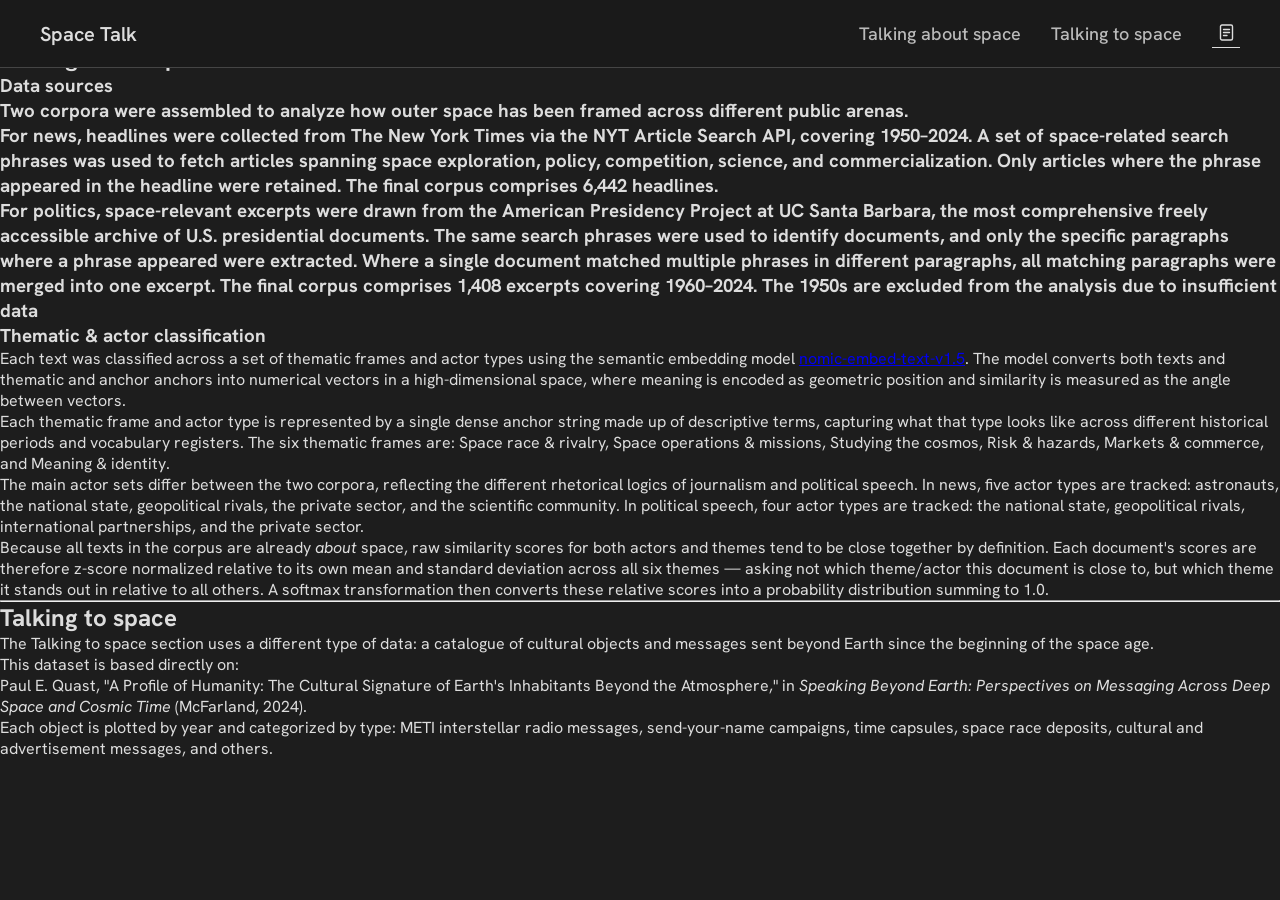
==== methodology.html @ 8997c76d "ui edits" ====
<!DOCTYPE html>
<html lang="en">
<head>
  <meta charset="UTF-8">
  <meta name="viewport" content="width=device-width, initial-scale=1.0">
  <title>Space Talk — Methodology</title>
  <link rel="stylesheet" href="styles.css">
</head>
<body class="tts-body">

<nav>
  <span class="nav-logo"><a href="index.html">Space Talk</a></span>
  <div class="nav-links">
    <a href="talking_about_space.html"><span class="nav-words"><span class="nav-word">Talking</span><span class="nav-word">about</span><span class="nav-word">space</span></span></a>
    <a href="talking_to_space.html"><span class="nav-words"><span class="nav-word">Talking</span><span class="nav-word">to</span><span class="nav-word">space</span></span></a>
    <a href="methodology.html" class="nav-link--methodology active" aria-label="Methodology"><svg width="15" height="17" viewBox="0 0 15 17" fill="none" stroke="currentColor" stroke-width="1.4" stroke-linecap="round" stroke-linejoin="round"><rect x="1.5" y="1" width="12" height="15" rx="1.5"/><line x1="4.5" y1="5.5" x2="10.5" y2="5.5"/><line x1="4.5" y1="8.5" x2="10.5" y2="8.5"/><line x1="4.5" y1="11.5" x2="8" y2="11.5"/></svg></a>
  </div>
</nav>

<main class="method-page">

  <h1>Methodology</h1>

  <section class="method-section">
    <h2 class="method-section-title">Talking <span class="accent">about</span> space</h2>

    <div class="method-subsection">
      <h3 class="method-subsection-title">Data sources</p>
      <p>Two corpora were assembled to analyze how outer space has been framed across different public arenas.</p>
      <p>For news, headlines were collected from The New York Times via the NYT Article Search API, covering 1950–2024. A set of space-related search phrases was used to fetch articles spanning space exploration, policy, competition, science, and commercialization. Only articles where the phrase appeared in the headline were retained. The final corpus comprises 6,442 headlines.</p>
      <p>For politics, space-relevant excerpts were drawn from the American Presidency Project at UC Santa Barbara, the most comprehensive freely accessible archive of U.S. presidential documents. The same search phrases were used to identify documents, and only the specific paragraphs where a phrase appeared were extracted. Where a single document matched multiple phrases in different paragraphs, all matching paragraphs were merged into one excerpt. The final corpus comprises 1,408 excerpts covering 1960–2024. The 1950s are excluded from the analysis due to insufficient data</p>
    </div>

    <div class="method-subsection">
      <h3 class="method-subsection-title">Thematic & actor classification</h3>
      <p>Each text was classified across a set of thematic frames and actor types using the semantic embedding model <a href="https://huggingface.co/nomic-ai/nomic-embed-text-v1.5" target="_blank">nomic-embed-text-v1.5</a>. The model converts both texts and thematic and anchor anchors into numerical vectors in a high-dimensional space, where meaning is encoded as geometric position and similarity is measured as the angle between vectors.</p>
      <p>Each thematic frame and actor type is represented by a single dense anchor string made up of descriptive terms, capturing what that type looks like across different historical periods and vocabulary registers. The six thematic frames are: Space race &amp; rivalry, Space operations &amp; missions, Studying the cosmos, Risk &amp; hazards, Markets &amp; commerce, and Meaning &amp; identity.</p>
      <p>The main actor sets differ between the two corpora, reflecting the different rhetorical logics of journalism and political speech. In news, five actor types are tracked: astronauts, the national state, geopolitical rivals, the private sector, and the scientific community. In political speech, four actor types are tracked: the national state, geopolitical rivals, international partnerships, and the private sector.</p>
    </div>
      <p>Because all texts in the corpus are already <em>about</em> space, raw similarity scores for both actors and themes tend to be close together by definition. Each document's scores are therefore z-score normalized relative to its own mean and standard deviation across all six themes — asking not which theme/actor this document is close to, but which theme it stands out in relative to all others. A softmax transformation then converts these relative scores into a probability distribution summing to 1.0.</p>
    </div>

  </section>

  <hr class="method-rule">

  <section class="method-section">
    <h2 class="method-section-title">Talking <span class="accent">to</span> space</h2>
    <p>The Talking to space section uses a different type of data: a catalogue of cultural objects and messages sent beyond Earth since the beginning of the space age.</p>
    <p>This dataset is based directly on:</p>
    <div class="method-cite">
      <p>Paul E. Quast, "A Profile of Humanity: The Cultural Signature of Earth's Inhabitants Beyond the Atmosphere," in <em>Speaking Beyond Earth: Perspectives on Messaging Across Deep Space and Cosmic Time</em> (McFarland, 2024).</p>
    </div>
    <p>Each object is plotted by year and categorized by type: METI interstellar radio messages, send-your-name campaigns, time capsules, space race deposits, cultural and advertisement messages, and others. </p>
  </section>

</main>

</body>
</html>
---- styles.css ----
@import url('https://fonts.googleapis.com/css2?family=Hanken+Grotesk:wght@300;400;500;600;700&family=Geist+Mono:wght@400;600&display=swap');

*, *::before, *::after { box-sizing: border-box; margin: 0; padding: 0; }

:root {
  --nav-h: 68px; /* fixed nav: 18px padding top + 18px padding bottom + ~32px content */
  --bg: #1d1d1d;
  --c0: #dddddd;
  --c80: rgba(232,232,232,0.88);
  --c65: rgba(232,232,232,0.78);
  --c50: rgba(232,232,232,0.66);
  --c35: rgba(232,232,232,0.56);
  --c20: rgba(232,232,232,0.20);
  --c10: rgba(232,232,232,0.10);
  --font-main: 'Hanken Grotesk', system-ui, sans-serif;
  --font-mono: 'Geist Mono', monospace;
  --accent-yellow: rgba(214, 208, 121, 0.9);
  /* Shared left indent for both chart sections (rank + bubble) */
  --chart-pad-left: clamp(20px, 4vw, 100px);
}

body {
  background: var(--bg);
  font-family: var(--font-main);
  color: var(--c0);
  -webkit-font-smoothing: antialiased;
  overflow-x: hidden;
}

body.tts-body {
  overflow-x: visible;
}

/* ══════════════════════════════════════════════════════
   GLOBAL GRAIN TEXTURE — talking about / talking to space
   Mirrors the landing-hero::before approach exactly:
   filter applied to a solid bg-coloured layer at fixed opacity.
   The SVG filter is defined inline in each HTML file as #page-grain.
   ══════════════════════════════════════════════════════ */
body.tas-body::after,
body.tts-body::after {
  display: none;
}

/* ══════════════════════════════════════════════════════
   NAV
   ══════════════════════════════════════════════════════ */
nav {
  display: flex; justify-content: space-between; align-items: center;
  padding: 0 40px;
  height: var(--nav-h);
  border-bottom: 0.5px solid rgba(240,240,240,0.20);
  background: #1a1a1a;
  position: fixed; top: 0; left: 0; right: 0; z-index: 10000;
  gap: 20px;
  box-sizing: border-box;
}
.nav-logo {
  font-family: var(--font-main);
  font-size: 20px; font-weight: 600;
  color: var(--c0); display: none;
}
/* Hide logo on landing page only */
body.tts-body:has(.landing-page) .nav-logo { display: none; }
/* Show logo on talking about space and talking to space */
body.tas-body .nav-logo { display: block; }
body.tts-body:not(:has(.landing-page)) .nav-logo { display: block; }
.nav-logo a { color: var(--c0); text-decoration: none; transition: color 0.15s; }
.nav-logo a:hover { color: var(--c65); }
.nav-logo a:visited { color: var(--c0); }
.nav-links { display: flex; gap: 30px; align-items: center; margin-left: auto; }
.nav-links a {
  font-family: var(--font-main); font-size: 18px; font-weight: 500;
  color: var(--c65); text-decoration: none; transition: color 0.15s;
}
.nav-links a:hover { color: var(--c0); }
.nav-links a.active { color: var(--c0); border-bottom: 1px solid var(--c0); padding-bottom: 1px; }
.nav-words { display: inline; white-space: nowrap; }
.nav-word { display: inline; }
.nav-word + .nav-word::before { content: " "; }
/* Methodology nav link — icon-only, lower visual hierarchy than section links */
.nav-link--methodology {
  display: inline-flex;
  align-items: center;
  justify-content: center;
  width: 28px;
  height: 28px;
  color: var(--c65);
  transition: color 0.15s;
  position: relative;
  text-decoration: none;
}
.nav-link--methodology:hover {
  color: var(--c0) !important;
}
.nav-link--methodology svg {
  display: block;
  flex-shrink: 0;
}
/* Tooltip — opens downward, sits close to the icon, has a small top caret */
.nav-link--methodology::after {
  content: "methodology";
  position: absolute;
  top: calc(100% + 9px);
  right: 0;
  font-family: var(--font-mono);
  font-size: 11px;
  letter-spacing: 0.06em;
  color: var(--c65);
  background: #1e1e1e;
  border: 0.5px solid rgba(240,240,240,0.20);
  padding: 5px 10px;
  white-space: nowrap;
  opacity: 0;
  pointer-events: none;
  transition: opacity 0.15s;
  z-index: 10001;
}
/* Caret pointing up toward the icon */
.nav-link--methodology::before {
  content: '';
  position: absolute;
  top: calc(100% + 3px);
  right: 10px;
  width: 0;
  height: 0;
  border-left: 5px solid transparent;
  border-right: 5px solid transparent;
  border-bottom: 6px solid rgba(240,240,240,0.20);
  opacity: 0;
  pointer-events: none;
  transition: opacity 0.15s;
  z-index: 10002;
}
.nav-link--methodology:hover::after,
.nav-link--methodology:hover::before {
  opacity: 1;
}
@media (max-width: 900px) {
  .nav-link--methodology::after {
    right: 0;
    font-size: 10px;
  }
  .nav-link--methodology::before {
    right: 8px;
  }
}
.nav-dropdown {
  position: relative;
}
.nav-dropdown-trigger {
  font-family: var(--font-main); font-size: 18px; font-weight: 500;
  color: var(--c65); background: transparent; border: none;
  cursor: pointer; padding: 0; transition: color 0.15s;
  display: flex; align-items: center; gap: 5px; line-height: 1;
  text-decoration: none; user-select: none;
}
.nav-dropdown-trigger:hover { color: var(--c0); }
.nav-dropdown-trigger svg { opacity: 0.5; transition: opacity 0.15s, transform 0.15s; flex-shrink: 0; }
.nav-dropdown:hover .nav-dropdown-trigger svg { opacity: 1; transform: rotate(180deg); }
/* invisible bridge so the menu doesn't close when moving from trigger to menu */
.nav-dropdown::after {
  content: ''; position: absolute; top: 100%; left: -20px; right: -20px;
  height: 16px;
}
.nav-dropdown-menu {
  display: none; flex-direction: column;
  position: absolute; top: calc(100% + 14px); right: 0;
  background: #1e1e1e; border: 0.5px solid rgba(240,240,240,0.15);
  min-width: 100px; z-index: 400;
  box-shadow: 0 8px 32px rgba(0,0,0,0.50);
}
.nav-dropdown:hover .nav-dropdown-menu { display: flex; }
.nav-dropdown-item {
  font-family: var(--font-main); font-size: 15px; font-weight: 400;
  color: var(--c65); text-decoration: none; padding: 9px 20px;
  transition: color 0.12s, background 0.12s; white-space: nowrap;
  display: block; text-align: center;
}
.nav-dropdown-item:hover { color: var(--c0); background: rgba(240,240,240,0.06); font-weight: 600; text-decoration: underline; text-underline-offset: 2px; }
.nav-dropdown-item.active { color: var(--c0); font-weight: 600; }

/* ══════════════════════════════════════════════════════
   PAGE WRAPPERS
   ══════════════════════════════════════════════════════ */
.page     { padding: 36px 100px 80px; padding-top: calc(36px + var(--nav-h)); }

/* Talking about space — column layout so the trends stage can grow with the viewport */
/* `overflow-x: hidden` breaks `position: sticky` for descendants in Chromium; clip avoids horizontal scroll without that side effect. */
body.tas-body {
  overflow-x: clip;

/* Shared page title; section charts have their own h2 + subtitle + controls */

/* ── Unified chart title + subtitle — applies to both rank and bubble sections ── */
.chart-title {
  font-family: var(--font-main);
  font-size: clamp(28px, 3.5vw, 42px);
  font-weight: 300;
  line-height: 1.05;
  color: var(--c0);
  margin: 2px 0 10px;
  letter-spacing: -0.02em;
}
.chart-subtitle {
  font-family: var(--font-main);
  font-size: 20px;
  font-weight: 400;
  line-height: 1.5;
  color: rgba(240, 240, 240, 0.82);
  max-width: min(72ch, 100%);
  margin-bottom: 14px;
  min-height: 0;
}
/* Legacy aliases — keep old class names working */

.rank-section {
  flex: 1 1 auto;
  min-height: 0;
  width: 100%;
  display: flex;
  flex-direction: column;
  margin-top: clamp(16px, 2.5vh, 36px);
  padding-left: var(--chart-pad-left);
  box-sizing: border-box;
}
.chart-header {
  max-width: 100%;
  margin-bottom: 2px;
}

/* Editorial annotation: fixed 3-line height, no top margin */
.rank-annotation {
  margin: 0;
  max-width: min(92ch, 100%);
  padding-left: 16px;
  border-left: 1px solid rgba(255, 255, 255, 0.60);
  font-family: var(--font-main);
  font-size: 16px;
  line-height: 1.55;
  font-style: italic;
  color: rgba(240, 240, 240, 0.72);
  height: 74px;
  min-height: 74px;
  max-height: 74px;
  overflow: hidden;
  flex-shrink: 0;
}
.rank-annotation:empty {
  display: none;
  min-height: 0;
}
.filters.filters--inline {
  margin-bottom: 10px;
}
@media (min-width: 769px) {
  .filters.filters--inline {
    margin-bottom: 14px;
  }
}
/* Planets: pull bubble chart a touch closer to source selects (trends section unchanged) */

/* (transition panel now uses .scrolly-pull directly — no wrapper needed) */

/* Animate chart lines from left to right on initial load */
/* (Animation is injected via injectTrendsAnimationCSS() in JS) */
/* Do not redefine here - let the JS-injected animation take priority */

/* Vertical decade grid lines: dashed style */
.rank-svg line[class*="decade"],
.rank-svg line[stroke-dasharray] {
  stroke-dasharray: 3, 3;
}
.rank-svg line[class*="decade"] {
  stroke-width: 0.5 !important;
}
.bubble-header .filters.filters--inline {
  margin-bottom: 10px;
}
@media (min-width: 769px) {
  .bubble-header .filters.filters--inline {
    margin-bottom: 14px;
  }
}

/* Bubble filters row: align filters on row */
.bubble-filters-row {
  display: flex;
  align-items: center;
  gap: 20px;
  margin-bottom: 10px;
}
@media (min-width: 769px) {
  .bubble-filters-row {
    margin-bottom: 14px;
  }
}

/* Wrapper for filters and CTAs - handles positioning */
.bubble-filters-cta-wrapper {
  display: flex;
  flex-direction: column;
  position: relative;
}

.bubble-filters-row {
  display: flex;
  align-items: center;
  gap: 20px;
  margin-bottom: 10px;
}
@media (min-width: 769px) {
  .bubble-filters-row {
    margin-bottom: 14px;
  }
}


/* CTA row: single row that shows either overview CTA or back-button + drilldown CTA */
.bubble-cta-row {
  display: flex;
  align-items: center;
  min-height: 44px;
  padding-top: 4px;
  gap: 0;
  width: 100%;
  box-sizing: border-box;
}

/* Overview CTA: left-aligned, hidden when drilling */
.bubble-cta--overview {
  font-family: var(--font-mono);
  font-size: 14px;
  color: rgba(232, 232, 232, 0.80);
  white-space: nowrap;
  flex-shrink: 0;
}

/* Drilldown CTA: pushed to the far right via margin-left: auto */
.bubble-cta--drilldown {
  font-family: var(--font-mono);
  font-size: 14px;
  color: rgba(232, 232, 232, 0.80);
  white-space: nowrap;
  flex-shrink: 0;
  margin-left: auto;
}

/* Back button: sits on the left of the CTA row in drilldown state */
button.bubble-back.back-link {
  background: none;
  border: none;
  padding: 8px 16px 8px 0;
  margin: 0;
  font-family: var(--font-mono);
  font-size: 18px;
  font-weight: 500;
  letter-spacing: 0.06em;
  line-height: 1.2;
  text-align: left;
  min-height: 44px;
  display: none; /* shown via style.display = 'inline-flex' by JS */
  align-items: center;
  flex-shrink: 0;
  box-sizing: border-box;
  cursor: pointer;
  color: inherit;
}


body.tas-body .bubble-section.drilldown-active .bubble-filters-cta-wrapper {
  position: relative;
}

.bubble-section {
  /* Flex column so the viz can be vertically centered in remaining viewport */
  flex: 1 1 auto;
  min-height: 0; /* inside scrolly: do not demand full viewport height */
  display: flex;
  flex-direction: column;
  margin-top: clamp(16px, 2vh, 40px); /* tighter top margin inside the sticky frame */
}


/* Standalone planets section when outside scrolly structure (after transition section) */
.tas-page > .bubble-section {
  min-height: calc(100dvh - var(--nav-h));
  margin-top: clamp(40px, 6vh, 88px);
  width: 100%;
  padding-left: var(--chart-pad-left);
  padding-right: var(--chart-pad-left);
  box-sizing: border-box;
}

/* Center the legend + cluster vertically within the section */
body.tas-body .bubble-section #legend-chart-wrap {
  flex: 1 1 auto;
  min-height: 0;
  align-items: center;
  margin-top: auto;
  margin-bottom: 60px;
}
body.tas-body .bubble-section #chart-wrap {
  display: flex;
  align-items: center;
  min-height: 0;
  margin-left: 0;}
/* In drilldown: remove right padding so the SVG can reach the right edge,
   but keep left padding so the SVG labels naturally align with the header title. */
body.tas-body .bubble-section.drilldown-active {
  padding-right: 0;
}
/* Header needs no extra padding in drilldown — it inherits the section's left padding */
body.tas-body .bubble-section.drilldown-active .bubble-header {
  padding-left: 0;
  padding-right: 0;
}
/* When drilldown-active, chart-wrap's margin-left shifts left by the legend column.
   The SVG's negative margin-left compensates so it starts at the left edge. */
body.tas-body .bubble-section.drilldown-active #chart-wrap {
  margin-left: 0;
}
/* Drilldown SVG: pull left by 200px (legend width) to start at section padding edge.
   Row labels at x=12 inside SVG align with header above. */
/* In overview mode (hidden), collapse completely to allow bubbles to move up */
/* Theme/actor title: sized up; color set inline to match rank-chart stroke (lightenHex + TREND_CHART_LIGHTEN) */


/* TTS: hero (full viewport) + viz screen (full viewport) + detail */
.tts-page {
  padding: 28px 100px 18px;
  padding-top: calc(22px + var(--nav-h));
  margin-left: 0;
  max-width: 100%;
  overflow: visible;
  position: relative;
  display: flex;
  flex-direction: column;
  min-height: calc(100dvh - var(--nav-h));
}

body.tts-body .tts-page {
  padding-left: clamp(20px, 4vw, 72px);
  padding-right: clamp(20px, 4vw, 72px);
  min-height: auto;
  width: 100%;
  min-width: 0;
  max-width: 100%;
  box-sizing: border-box;
}
/* Landing page: full-bleed column layout with no side padding (sections control their own) */
body.tts-body .tts-page.landing-page {
  padding: 0;
  display: flex;
  flex-direction: column;
}

.tts-page #chart-wrap::after {
  display: none;
}

/* Talking to space — first screen: title + intro
   Height matches viewport below fixed nav + page top offset (22px), so the viz block
   does not peek above the fold. */
.page-hero {
  flex-shrink: 0;
  width: calc(100% + 2 * clamp(20px, 4vw, 72px));
  margin-left: calc(-1 * clamp(20px, 4vw, 72px));
  margin-right: calc(-1 * clamp(20px, 4vw, 72px));
  min-width: 0;
  max-width: none;
  min-height: calc(100svh - var(--nav-h) - 22px);
  display: flex;
  flex-direction: column;
  justify-content: center;
  box-sizing: border-box;
  padding: 0;
}

.hero-container {
  width: 100%;
  height: 100%;
  display: grid;
  grid-template-columns: 1fr 1fr;
  gap: clamp(20px, 4vw, 60px);
  align-items: center;
  box-sizing: border-box;
  padding: clamp(12px, 3vh, 28px) clamp(12px, 3vw, 40px);
}
.hero-inner {
  width: 100%;
  max-width: 100%;
  text-align: left;
  min-width: 0;
}
.hero-inner h1 {
  margin: 0 0 1.2em;
  font-size: clamp(40px, 7.5vw, 88px);
  font-weight: 300;
  line-height: 1.02;
  letter-spacing: -0.02em;
}
.scrolly-pull .accent {
  font-style: normal;
  color: var(--accent-yellow);
}
.accent {
  font-style: italic;
  color: var(--accent-yellow);
}
.page-intro {
  font-family: var(--font-main);
  font-size: clamp(18px, 1.75vw, 24px);
  font-weight: 300;
  line-height: 1.45;
  letter-spacing: -0.01em;
  color: rgba(240, 240, 240, 0.92);
  max-width: min(32rem, 100%);
  margin: 0;
  min-height: 1.5em;
}
.hero-inner .back-link {
  display: block;
  margin-top: 18px;
}
.hero-image-wrap {
  width: 100%;
  height: 100%;
  display: flex;
  align-items: center;
  justify-content: flex-end;
  min-width: 0;
  overflow: visible;
}
.hero-image {
  width: 100%;
  height: 50vh;
  max-height: 60vh;
  object-fit: contain;
  pointer-events: none;
  opacity: 0.00001;
}

/* Desktop: visual opener is scrolly — keep hero in DOM for #page-title + decade JS (visually hidden) */
@media (min-width: 901px) {
  body.tts-body .tts-page > .page-hero {
    position: absolute;
    width: 1px;
    height: 1px;
    padding: 0;
    margin: -1px;
    overflow: hidden;
    clip-path: inset(50%);
    white-space: nowrap;
    border: 0;
    visibility: hidden;
  }
  body.tas-body .page.tas-page > .page-hero {
    position: absolute;
    width: 1px;
    height: 1px;
    padding: 0;
    margin: -1px;
    overflow: hidden;
    clip-path: inset(50%);
    white-space: nowrap;
    border: 0;
    visibility: hidden;
  }
}

/* ══════════════════════════════════════════════════════
   PAGE-HERO / SCROLLY GRAIN TEXTURE
   On mobile: the .page-hero is shown directly.
   On desktop: the .scrolly-sticky is the first full-screen
   frame (the scrolly replaces the hero). Both get the same
   fractalNoise grain as the landing hero.
   The SVG filter #page-hero-grain must be defined inline
   in each sub-page HTML file.
   ══════════════════════════════════════════════════════ */

/* Mobile hero grain */
.page-hero {
  position: relative;
  isolation: isolate;
}
.page-hero::before {
  content: '';
  position: absolute;
  inset: 0;
  z-index: 0;
  pointer-events: none;
  filter: url(#page-hero-grain);
  opacity: 0.10;
  background: var(--bg);
}
.page-hero .hero-container {
  position: relative;
  z-index: 1;
}

/* Desktop scrolly first-screen grain — intro phase only.
   The JS sets data-phase="intro" on .scrolly-sticky-inner while the
   intro panel is active, and changes it as the user scrolls. We target
   the sticky wrapper only when it is in that phase via a child combinator
   trick: apply the ::before to .scrolly-sticky but only clip the visual
   to the intro panel using the phase. Simpler: apply ::before on
   .scrolly-sticky and let the phase-inactive panels (which fade to opacity:0)
   sit above it — the grain is always the bottom layer so it only shows
   through the current (visible) panel. Since the intro panel covers the
   full viewport and all other panels transition via opacity, the grain
   is effectively visible only while intro content is up. */
#scrolly .scrolly-sticky {
  isolation: isolate;
}
#scrolly .scrolly-sticky::before {
  content: '';
  position: absolute;
  top: -30px;
  bottom: 0;
  left: 0;
  right: 0;
  z-index: 0;
  pointer-events: none;
  filter: url(#page-hero-grain);
  opacity: 0.10;
  background: var(--bg);
  transition: opacity 0.4s ease;
}
/* Hide grain when the sticky inner has moved past intro phase */
#scrolly .scrolly-sticky-inner:not([data-phase="intro"]) ~ * ,
#scrolly .scrolly-sticky:has(.scrolly-sticky-inner:not([data-phase="intro"]))::before {
  opacity: 0;
}
/* All scrolly content must sit above the grain layer */
#scrolly .scrolly-sticky-inner {
  position: relative;
  z-index: 1;
}

/* Talking to space — intro scrolly (desktop): rail sets scroll height; sticky panel switches via [data-phase] */
#scrolly {
  position: relative;
  width: calc(100% + 2 * clamp(20px, 4vw, 72px));
  margin-left: calc(-1 * clamp(20px, 4vw, 72px));
  margin-right: calc(-1 * clamp(20px, 4vw, 72px));
  min-width: 0;
  overflow-x: clip;
}

#tas-charts-scrolly {
  position: relative;
  width: 100%;
  min-width: 0;
  overflow-x: clip;
}

body.tas-body #scrolly {
  width: calc(100% + 2 * 100px);
  margin-left: -100px;
  margin-right: -100px;
}

@media (max-width: 900px) {
  /* On mobile, scrolly sections flow as normal vertical content — no sticky, no rail. */
  #scrolly,
  #tas-charts-scrolly {
    display: block;
  }

  /* Rail is just spacer height for desktop scroll — hide on mobile */
  #scrolly .scrolly-rail,
  #tas-charts-scrolly .scrolly-rail {
    display: none;
  }

  /* Undo the desktop grid-overlap stacking */
  #scrolly .scrolly-stack,
  #tas-charts-scrolly .scrolly-stack {
    display: block;
  }

  /* Sticky panel becomes normal flow */
  #scrolly .scrolly-sticky,
  #tas-charts-scrolly .scrolly-sticky {
    position: static;
    height: auto;
    min-height: 0;
    max-height: none;
    width: 100%;
  }

  #scrolly .scrolly-sticky-inner,
  #tas-charts-scrolly .scrolly-sticky-inner {
    position: static;
    width: 100%;
    max-width: 100%;
    padding: 0 clamp(20px, 5vw, 40px);
    height: auto;
    min-height: 0;
  }

  /* Show all panels as stacked blocks — remove opacity/visibility/absolute hiding */
  #scrolly .scrolly-panel,
  #tas-charts-scrolly .scrolly-panel {
    position: static;
    opacity: 1;
    visibility: visible;
    height: auto;
    max-height: none;
    display: block;
    transition: none;
    margin-bottom: clamp(32px, 6vh, 64px);
  }

  /* Intro panel (big title + lede): show as normal page hero */
  #scrolly .scrolly-panel[data-panel="intro"] {
    padding: clamp(32px, 6vh, 64px) 0 clamp(20px, 4vh, 40px);
  }

  /* Hazard image panels (frontier/race/risk/market): stacked layout */
  #scrolly .scrolly-panel[data-panel="frontier"],
  #scrolly .scrolly-panel[data-panel="race"],
  #scrolly .scrolly-panel[data-panel="risk"],
  #scrolly .scrolly-panel[data-panel="market"] {
    padding: clamp(24px, 4vh, 48px) 0;
    flex-direction: column;
    align-items: flex-start;
  }

  /* Protagonists panel */
  #scrolly .scrolly-panel[data-panel="protagonists"] {
    padding: clamp(24px, 4vh, 48px) 0;
  }

  /* Progressive pull text */
  .scrolly-progressive {
    padding: 0;
  }

  /* Intro block on mobile */
  .scrolly-intro-block {
    min-height: 0;
    padding: 0;
  }

  /* Talking-to-space split layout: stack to single column */
  .scrolly-split {
    grid-template-columns: 1fr;
    gap: clamp(16px, 3vh, 24px);
  }
  .scrolly-split--img-right {
    grid-template-columns: 1fr;
  }
  .scrolly-col--img {
    order: -1;
  }
  .scrolly-photo {
    max-width: min(280px, 75vw);
    max-height: min(45vh, 340px);
  }

  /* Abundance lines on mobile: all visible, no triggers needed */
  .scrolly-line {
    opacity: 1;
    transform: none;
    transition: none;
  }
  .scrolly-line--intro {
    opacity: 1;
    white-space: normal;
    transition: none;
  }
  .scrolly-line--protagonists {
    opacity: 1;
    transform: none;
    transition: none;
  }

  /* Rank chart panel on mobile */
  #tas-charts-scrolly .scrolly-panel[data-panel="trends"] {
    padding: clamp(16px, 3vh, 32px) 0;
  }

  /* Rank stage on mobile: don't demand full vh */
  .rank-stage {
    min-height: min(62vh, calc(100dvh - 140px));
    max-height: min(72vh, calc(100dvh - 80px));
    width: 100%;
    max-width: 100%;
    margin-left: 0;
    padding: 4px 0 6px 0;
  }

  /* Rank section on mobile: left pad matches page gutter */
  .rank-section {
    padding-left: clamp(20px, 5vw, 40px);
    margin-top: clamp(20px, 3vh, 40px);
  }

  /* Intro image is decorative background — hide on mobile */
  .scrolly-intro-image {
    display: none;
  }

  /* Intro block: no full-screen height demand on mobile */
  .scrolly-intro-block {
    min-height: 0;
    padding: clamp(12px, 2vh, 24px) 0;
  }

  /* Display title in intro panel: smaller on mobile */
  .scrolly-display-title {
    font-size: clamp(28px, 7vw, 44px);
  }

  /* Pull text: normal size on mobile */
  .tas-body #scrolly .scrolly-pull {
    font-size: clamp(18px, 4.5vw, 26px);
    padding: 0;
  }

  /* Lede text in intro */
  .scrolly-lede {
    font-size: clamp(16px, 4vw, 20px);
  }

  /* Protagonists lines: always visible on mobile (no scroll-reveal) */
  .scrolly-line--protagonists {
    opacity: 1 !important;
    transform: none !important;
  }

  /* Talking_to_space page-hero on mobile */
  .tts-page .page-hero {
    min-height: 0;
    height: auto;
    padding: clamp(20px, 4vh, 40px) clamp(20px, 5vw, 40px) clamp(16px, 3vh, 32px);
  }

}

.scrolly-stack {
  display: grid;
  grid-template-columns: 1fr;
  grid-template-rows: 1fr;
}

.scrolly-stack > * {
  grid-area: 1 / 1;
  min-width: 0;
}

.scrolly-rail {
  display: flex;
  flex-direction: column;
  pointer-events: none;
  z-index: 0;
}

.scrolly-track {
  flex-shrink: 0;
  width: 100%;
  min-height: 100vh;
  box-sizing: border-box;
}

/* Last track needs extra height to give the protagonists panel dwell time */
.scrolly-track[data-scrolly-phase="protagonists"] {
  min-height: 160vh;
}

/* "done" track: fires almost instantly — the sticky fades out, then the next
   section (rank chart or viz-screen) is already entering the viewport from below.
   The fade transition (0.22s on the panel) handles the visual handoff cleanly. */
.scrolly-track[data-scrolly-phase="done"] {
  min-height: 10px;
}

.scrolly-track--curtain {
  min-height: 50vh;
}

.scrolly-track--abundance {
  display: flex;
  flex-direction: column;
  justify-content: space-evenly;
}

.abundance-trigger {
  height: 20vh;
  width: 100%;
}

.abundance-trigger--pause {
  height: 65vh;
}

.protagonists-trigger {
  height: 20vh;
  width: 100%;
}

.protagonists-trigger--pause {
  height: 65vh;
}

.scrolly-sticky {
  position: sticky;
  top: var(--nav-h);
  z-index: 1;
  align-self: start;
  width: 100%;
  min-height: calc(100svh - var(--nav-h));
  height: calc(100svh - var(--nav-h));
  max-height: calc(100dvh - var(--nav-h));
  display: flex;
  align-items: stretch;
  justify-content: center;
}

.scrolly-sticky-inner {
  position: relative;
  width: 100%;
  max-width: min(1120px, 100%);
  margin: 0 auto;
  padding: 0 clamp(12px, 3vw, 40px);
  box-sizing: border-box;
  flex: 1;
  min-height: 0;
  overflow: visible;
}

/* Chart panels need the full viewport width — remove the 1120px cap so the
   bump chart and bubble chart use all available horizontal space. */
#tas-charts-scrolly .scrolly-sticky-inner {
  max-width: 100%;
}

.scrolly-panel {
  position: absolute;
  inset: 0;
  margin: auto;
  width: 100%;
  max-height: 100%;
  /* overflow: visible lets SVG end-labels and bubble charts paint past their own
     bounding boxes without clipping. The inner-scroll bug was caused by
     overflow: auto on a flex container with max-height — removing auto (not
     switching to hidden) is the correct fix. */
  overflow: visible;
  display: flex;
  align-items: center;
  justify-content: flex-start;
  opacity: 0;
  visibility: hidden;
  transition: opacity 0.22s ease, visibility 0.22s ease;
}

.scrolly-sticky-inner[data-phase="intro"] .scrolly-panel[data-panel="intro"],
.scrolly-sticky-inner[data-phase="pioneer"] .scrolly-panel[data-panel="pioneer"],
.scrolly-sticky-inner[data-phase="voyager"] .scrolly-panel[data-panel="voyager"],
.scrolly-sticky-inner[data-phase="arecibo"] .scrolly-panel[data-panel="arecibo"],
.scrolly-sticky-inner[data-phase="abundance"] .scrolly-panel[data-panel="abundance"],
.scrolly-sticky-inner[data-phase="projection"] .scrolly-panel[data-panel="projection"],
.scrolly-sticky-inner[data-phase="frontier"] .scrolly-panel[data-panel="frontier"],
.scrolly-sticky-inner[data-phase="race"] .scrolly-panel[data-panel="race"],
.scrolly-sticky-inner[data-phase="risk"] .scrolly-panel[data-panel="risk"],
.scrolly-sticky-inner[data-phase="market"] .scrolly-panel[data-panel="market"],
.scrolly-sticky-inner[data-phase="protagonists"] .scrolly-panel[data-panel="protagonists"],
.scrolly-sticky-inner[data-phase="discovery"] .scrolly-panel[data-panel="discovery"],
.scrolly-sticky-inner[data-phase="rivalry"] .scrolly-panel[data-panel="rivalry"],
.scrolly-sticky-inner[data-phase="summary"] .scrolly-panel[data-panel="summary"],
.scrolly-sticky-inner[data-phase="trends"] .scrolly-panel[data-panel="trends"],
.scrolly-sticky-inner[data-phase="planets"] .scrolly-panel[data-panel="planets"] {
  opacity: 1;
  visibility: visible;
}

/* Chart panels must fill the sticky frame as a flex column so charts can size to available height */
.scrolly-panel[data-panel="trends"],
.scrolly-panel[data-panel="planets"] {
  align-items: stretch;
  justify-content: flex-start;
  display: flex;
  flex-direction: column;
  /* Breathing room so charts don't press against nav or bottom edge */
  padding-top: clamp(8px, 1.5vh, 20px);
  padding-bottom: clamp(10px, 2vh, 28px);
}

.scrolly-sticky-inner[data-phase="curtain"] .scrolly-panel[data-panel="abundance"] {
  opacity: 0.22;
  visibility: visible;
}

/* Fade out protagonists panel as it exits during curtain phase (intro scrolly section) */
.scrolly-sticky-inner[data-phase="curtain"] .scrolly-panel[data-panel="protagonists"] {
  opacity: 0.22;
  visibility: visible;
}

/* "done" and "blank" phases: no panel visible.
   "done" = zone 1 fade-out after protagonists.
   "blank" = zone 2 intro before rank chart appears — keeps the sticky frame
   invisible while the section first enters the viewport so the rank chart
   switches in-place on scroll rather than rising from below. */
.scrolly-sticky-inner[data-phase="done"] .scrolly-panel,
.scrolly-sticky-inner[data-phase="blank"] .scrolly-panel {
  opacity: 0;
  visibility: hidden;
}

.scrolly-panel[data-panel="intro"] {
  align-items: stretch;
  justify-content: flex-start;
  overflow: visible;
}

/* Progressive panels: anchor top so the first line stays fixed as more lines stack below */
.scrolly-panel[data-panel="frontier"],
.scrolly-panel[data-panel="race"],
.scrolly-panel[data-panel="risk"],
.scrolly-panel[data-panel="market"] {
  align-items: flex-start;
  /* Position content so the first line sits at ~45% height (visually centered),
     and subsequent lines grow downward from that anchor */
  padding-top: calc(45vh - var(--nav-h) - 2em);
}

/* Protagonists and transition panels: same vertical anchor as frontier panels
   so all interstitial text screens sit at the same height on screen. */
.scrolly-panel[data-panel="protagonists"],
.scrolly-panel[data-panel="transition"] {
  align-items: flex-start;
  padding-top: calc(45vh - var(--nav-h) - 2em);
}

.scrolly-intro-image {
  position: absolute;
  right: -17vw;
  top: 50%;
  transform: translateY(-50%);
  pointer-events: none;
  z-index: 0;
  transition: opacity 0.22s ease;
}

.scrolly-intro-image img {
  height: min(110vh, 880px);
  width: auto;
  opacity: 0.07;
  mix-blend-mode: screen;
  pointer-events: none;
  object-fit: contain;
  display: block;
  transform: translateX(clamp(5%, 15%, 22%));
}

.scrolly-intro-block {
  width: 100%;
  max-width: min(50rem, 100%);
  min-height: min(100%, calc(100svh - var(--nav-h) - 48px));
  display: flex;
  flex-direction: column;
  justify-content: center;
  gap: clamp(24px, 4.5vh, 40px);
  box-sizing: border-box;
  padding: clamp(12px, 3vh, 36px) 0;
  margin-right: auto;
  margin-left: 0;
}

.scrolly-display-title {
  margin: 0;
  font-family: var(--font-main);
  font-size: clamp(34px, 5.8vw, 72px);
  font-weight: 300;
  line-height: 1.06;
  letter-spacing: -0.025em;
  color: var(--c0);
}

.scrolly-lede {
  margin: 0;
  width: 100%;
  max-width: 35rem;
  font-family: var(--font-main);
  font-size: 24px;
  font-weight: 300;
  line-height: 1.45;
  letter-spacing: -0.01em;
  color: rgba(240, 240, 240, 0.92);
}

.scrolly-split {
  display: grid;
  grid-template-columns: minmax(0, 0.95fr) minmax(0, 1.05fr);
  gap: clamp(16px, 3.5vw, 36px);
  align-items: center;
  width: 100%;
  max-width: 100%;
}

.scrolly-split--img-right {
  grid-template-columns: minmax(0, 1.05fr) minmax(0, 0.95fr);
}

@media (max-width: 720px) {
  .scrolly-split {
    grid-template-columns: 1fr;
  }
  .scrolly-split--img-right {
    grid-template-columns: 1fr;
  }
}

.scrolly-col--img {
  display: flex;
  align-items: center;
  justify-content: center;
}


.scrolly-photo {
  max-width: min(320px, 100%);
  max-height: min(55vh, 420px);
  height: auto;
  object-fit: contain;
  border-radius: 4px;
  filter: saturate(0.4) brightness(0.92);
}

.scrolly-bitmap {
  width: 100%;
  max-width: min(480px, 100%);
  image-rendering: pixelated;
  image-rendering: crisp-edges;
}


.scrolly-object-label {
  margin: 12px 0 0;
  font-family: var(--font-mono);
  font-size: 11px;
  letter-spacing: 0.12em;
  color: var(--accent-yellow);
  text-transform: uppercase;
  text-align: left;
  opacity: 0.8;
}


.scrolly-body {
  margin: 0;
  font-family: var(--font-main);
  font-size: 19px;
  line-height: 1.55;
  color: rgba(235, 238, 242, 0.82);
  max-width: 45ch;
}

.scrolly-line--intro {
  color: rgba(235, 238, 242, 0.88);
  font-size: clamp(22px, 2.6vw, 30px) !important;
  margin-bottom: 0.6em;
  opacity: 0;
  transform: none !important;
  transition: opacity 0.5s cubic-bezier(0.25, 0.46, 0.45, 0.94) !important;
  white-space: nowrap; /* keep each intro line on one line */
}

.scrolly-line--intro.visible {
  opacity: 1;
}

.scrolly-line--spacer {
  height: 1.2em;
  opacity: 0 !important;
  pointer-events: none;
}

.scrolly-pull {
  margin: 0;
  max-width: 100%;
  font-family: var(--font-main);
  font-size: clamp(17px, 1.6vw, 21px);
  font-weight: 400;
  line-height: 1.5;
  color: rgba(238, 240, 245, 0.88);
  padding: 0 clamp(12px, 3vw, 40px);
  box-sizing: border-box;
  width: 100%;
}

/* Large pull text for talking about space scrolly panels (zone 1 and zone 2 interstitials) */
.tas-body #scrolly .scrolly-pull {
  font-size: clamp(24px, 2.8vw, 42px);
  font-weight: 300;
  line-height: 1.3;
}

/* Standalone transition section: scrolls naturally from bottom up */


.scrolly-progressive {
  text-align: left;
  display: flex;
  flex-direction: column;
  align-items: flex-start;
  gap: 0;
  max-width: 100%;
  /* Anchor to top so stacking lines grow downward, never pushing first line up */
  justify-content: flex-start;
  align-self: flex-start;
}

/* Hazard headline images for frontier/race/risk/market sections */
.scrolly-headlines-image {
  position: fixed;
  right: clamp(0px, 0vw, 0px);
  top: 50%;
  transform: translateY(-50%);
  max-width: clamp(280px, 50vw, 650px);
  max-height: 65vh;
  object-fit: contain;
  opacity: 0.14;
  pointer-events: none;
  z-index: 100;
}


/* Invisible prefix that mirrors the width of "Across time, space has been a " */

.scrolly-progressive .scrolly-pull {
  margin: 0;
}

.scrolly-progressive .scrolly-pull:first-child {
  margin-bottom: 0;
}

/* Protagonists panel lines (talking about space) - same fade-in effect as abundance lines */
.scrolly-line--protagonists {
  font-size: clamp(17px, 1.6vw, 21px);
  line-height: 1.4;
  margin: 0;
  padding: 0;
  opacity: 0;
  transform: translateY(15px);
  transition: opacity 0.5s cubic-bezier(0.25, 0.46, 0.45, 0.94), transform 0.5s cubic-bezier(0.25, 0.46, 0.45, 0.94);
  will-change: opacity, transform;
}

.scrolly-line--protagonists.visible {
  opacity: 1;
  transform: translateY(0);
}

/* Make protagonists lines match the large pull text size in talking about space */
.tas-body #scrolly .scrolly-line--protagonists {
  font-size: clamp(21px, 2.5vw, 38px);
  font-weight: 300;
  line-height: 1.3;
}

.scrolly-lines {
  display: flex;
  flex-direction: column;
  gap: 0.35em;
  /* No max-width: line--intro items use white-space:nowrap to stay on one line */
  text-align: left;
}

.scrolly-sticky-inner[data-phase="intro"] .scrolly-lines {
  max-width: none;
}

.scrolly-line {
  font-size: clamp(19px, 1.4rem, 22px);
  line-height: 1.4;
  margin: 0;
  padding: 0;
  opacity: 0;
  transform: translateY(15px);
  transition: opacity 0.5s cubic-bezier(0.25, 0.46, 0.45, 0.94), transform 0.5s cubic-bezier(0.25, 0.46, 0.45, 0.94);
  will-change: opacity, transform;
}

.scrolly-line.visible {
  opacity: 1;
  transform: translateY(0);
}

/* Second screen: CTA is its own flex row; filters+chart are the next row.
   `gap` + no sticky CTA guarantees the legend never stacks under/over the line. */
.viz-screen {
  flex-shrink: 0;
  width: 100%;
  min-width: 0;
  max-width: 100%;
  min-height: calc(100svh - var(--nav-h) - 22px);
  display: flex;
  flex-direction: column;
  align-items: stretch;
  box-sizing: border-box;
  padding: clamp(36px, 7vh, 80px) 0 0;
  margin: 0;
  gap: clamp(28px, 4.5vh, 52px);
  scroll-margin-top: calc(var(--nav-h) + 16px);
}
.decade-heading {
  flex-shrink: 0;
  min-width: 0;
  max-width: 100%;
  margin: 0 0 4px;
  padding: 0;
  font-family: var(--font-main);
  font-size: clamp(22px, 2.4vw, 30px);
  font-weight: 300;
  line-height: 1.15;
  letter-spacing: -0.02em;
  color: var(--c0);
}
.viz-hint {
  flex-shrink: 0;
  position: relative;
  z-index: 0;
  margin: 0;
  padding: 8px 0 4px;
  width: 100%;
  min-width: 0;
  max-width: 100%;
  box-sizing: border-box;
  font-family: var(--font-main);
  font-size: clamp(16px, 2.3vw, 26px);
  font-weight: 400;
  line-height: 1.35;
  color: rgba(240, 240, 240, 0.88);
  white-space: normal;
  overflow-wrap: anywhere;
  word-break: break-word;
  hyphens: manual;
}
.viz-main {
  flex: 1 1 auto;
  display: flex;
  flex-direction: row;
  align-items: stretch;
  min-width: 0;
  min-height: 0;
  max-width: 100%;
  gap: clamp(32px, 5.5vw, 80px);
  padding-top: 0;
}
.viz-chart-col {
  flex: 1 1 auto;
  display: flex;
  flex-direction: column;
  align-items: stretch;
  min-width: 0;
  max-width: 100%;
  min-height: 0;
}
.decade-toolbar {
  flex-shrink: 0;
  display: flex;
  flex-direction: column;
  align-items: flex-start;
  gap: 4px;
  padding: 0 0 10px;
  min-height: 0;
}
.decade-toolbar-title {
  margin: 0;
  padding: 0;
  font-family: var(--font-main);
  font-size: clamp(20px, 2.15vw, 28px);
  font-weight: 300;
  line-height: 1.15;
  letter-spacing: -0.02em;
  color: var(--c0);
}
.decade-toolbar .back-link {
  margin-top: 0;
}
.decade-toolbar[hidden] {
  display: none !important;
  padding: 0;
}
/* Decade drill-down: hide sidebar; widen chart column only after overview SVG is replaced (see JS) */
.viz-main.viz-main--decade-full .viz-sidebar {
  display: none !important;
}
.viz-main.viz-main--decade-full .viz-chart-col {
  flex: 1 1 auto;
  min-width: 0;
}
.viz-main.viz-main--decade-full .viz-stage {
  flex: 0 1 auto;
  width: 100%;
  min-width: 0;
  min-height: 0;
}
.viz-main.viz-main--decade-full #chart-inner {
  flex: 0 1 auto;
}
.viz-sidebar {
  flex: 0 0 auto;
  width: min(288px, 30vw);
  min-width: 0;
  max-width: 100%;
  display: flex;
  flex-direction: column;
  gap: 18px;
  padding-top: 0;
  box-sizing: border-box;
}
/* Reserves one line of space so “← all decades” never pushes the filter list down */
.sidebar-back-slot {
  flex-shrink: 0;
  min-height: 2.75rem;
  box-sizing: border-box;
}
.sidebar-back-slot .back-link {
  display: block;
  margin: 0;
}

/* Stage: chart only — width reserved by sidebar so diagram never sits under filters */
.viz-stage {
  position: relative;
  flex: 1 1 auto;
  min-width: 0;
  min-height: 0;
  max-width: 100%;
  width: auto;
  margin-top: 0;
  display: flex;
  flex-direction: column;
}
#legend-panel {
  position: relative;
  left: auto;
  top: auto;
  z-index: 1;
  margin: 0;
  max-width: 100%;
  width: 100%;
  display: flex;
  flex-direction: column;
  gap: 4px;
}
#chart-inner {
  width: 100%;
  min-width: 0;
  max-width: 100%;
  margin-left: 0;
  min-height: 0;
  flex: 1;
  position: relative;
  overflow: visible;
  align-self: stretch;
}
#star-svg {
  display: block;
  width: 100%;
}

#chart-wrap {
  position: relative;  /* For absolute positioning of cards within */
  width: 100%;
  opacity: 1;
  transition: opacity 150ms ease;
  flex: 1;
}

/* Bump chart: smooth dimming between selection / hover states */
#rank-svg .rank-series,
#rank-svg .rank-series-line,
#rank-svg .rank-end-label {
  transition: opacity 150ms ease;
}
/* Isolated bump lines: no hit-testing (set in JS + class) */
#rank-svg .rank-series.rank-series--ghost,
#rank-svg .rank-end-label.rank-label--ghost {
  pointer-events: none !important;
  cursor: default !important;
}

/* Bubble cluster groups: soft-focus dimming */
#bubble-svg .bubble-circle {
  transition: opacity 150ms ease;
}

/* Chart wrap no longer has reserved space — removed ::after pseudo-element */

/* ══════════════════════════════════════════════════════
   TYPOGRAPHY — shared across pages
   ══════════════════════════════════════════════════════ */
h1 {
  font-family: var(--font-main); font-size: clamp(36px, 4.6vw, 46px); font-weight: 300;
  line-height: 1; color: var(--c0); margin-bottom: 16px;
}

/* Subtitle — main descriptive line below h1, used on both pages */
.page-subtitle {
  font-family: var(--font-main);
  font-size: 18px; font-weight: 400;
  color: rgba(240,240,240,0.82);
  line-height: 1.5;
  min-height: 3em; /* prevents reflow when text changes length between views */
}

/* Caption — smaller, dimmer secondary line */
.caption {
  font-family: var(--font-main);
  font-size: 15px; font-weight: 400;
  color: rgba(240,240,240,0.55);
  line-height: 1.5;
  max-width: 80ch;
  margin-bottom: 20px;
}

/* Helper text — subtle interaction prompt below subtitle */

/* ══════════════════════════════════════════════════════
   TAS — sticky chrome band (title + controls)
   ══════════════════════════════════════════════════════ */
/* Flex default `min-width: 0` on `.filter-source-group` was letting “NEWS · POLITICS” shrink narrower than its text. */
#rank-filters .filter-source-group,
#bubble-filters .filter-source-group {
  min-width: max-content;
}
/* margin-bottom:0 beats `.page .filters` (same order wins tie) so the fixed header panel is not stretched */
#rank-filters.filters {
  width: max-content;
  max-width: 100%;
  margin-bottom: 8px;
}
#bubble-filters.filters {
  width: max-content;
  max-width: 100%;
  margin-bottom: 0;
}

#header-image-wrap { margin-bottom: 20px; }
#header-img-col img {
  width: 100%; height: auto;
  object-fit: contain; object-position: right top;
  display: block; opacity: 0.50;
}

/* ══════════════════════════════════════════════════════
   FILTERS
   ══════════════════════════════════════════════════════ */
[hidden] { display: none !important; }

.filters {
  display: flex; align-items: center;
  gap: 10px;                /* tighter gap now that we only have 2 source chips */
  margin-bottom: 14px; flex-wrap: nowrap;
}

/* ── View pills group (by theme / by actor) ── */
/* Fixed slot width (--tas-view-slot) keeps “in NEWS · …” from shifting when one pill hides. */
.filter-view-group {
  display: flex;
  align-items: stretch;
  gap: 0;
  box-sizing: border-box;
  flex: 0 0 var(--tas-view-slot, max-content);
  width: var(--tas-view-slot, max-content);
  min-width: 0;
  max-width: 100%;
  transition:
    flex-basis 0.36s cubic-bezier(0.4, 0, 0.2, 1),
    width 0.36s cubic-bezier(0.4, 0, 0.2, 1);
}

/* Source-only filter rows: fixed slot for NEWS · POLITICS */
#rank-filters .filter-source-group {
  flex: 0 0 var(--rank-filter-slot, max-content);
  width: var(--rank-filter-slot, max-content);
}
#bubble-filters .filter-source-group {
  flex: 0 0 var(--bubble-filter-slot, max-content);
  width: var(--bubble-filter-slot, max-content);
}
#rank-filters .filter-view-group.filter-source-group,
#bubble-filters .filter-view-group.filter-source-group {
  display: flex;
  align-items: stretch;
  justify-items: stretch;
}

.filter-view {
  position: relative;
  display: flex;
  align-items: center;
  font-family: var(--font-mono); font-size: 14px; font-weight: 500;
  letter-spacing: 0.06em; color: rgba(240,240,240,0.80);
  cursor: pointer;
  padding: 10px 24px;
  border: 1px solid rgba(240,240,240,0.42);
  background: transparent;
  line-height: 1.2;
  box-sizing: border-box;
  flex: 1 1 0;
  min-width: 0;
  overflow: hidden;
  /* Smooth deceleration, no overshoot (avoids “bouncy” flex) */
  --fv-ease: cubic-bezier(0.4, 0, 0.2, 1);
  transition:
    flex-grow 0.36s var(--fv-ease),
    flex-shrink 0.36s var(--fv-ease),
    flex-basis 0.36s var(--fv-ease),
    border-radius 0.3s var(--fv-ease),
    color 0.15s ease,
    background-color 0.15s ease,
    border-color 0.15s ease,
    padding 0.36s var(--fv-ease),
    margin 0.3s var(--fv-ease);
}

/* Segmented control: both halves always occupy space; label alignment within each cell */
#rank-filters .filter-view[data-trends-view="theme"],
#bubble-filters .filter-view[data-trends-view="theme"] {
  justify-content: flex-start;
  border-radius: 20px 0 0 20px;
  border-right: none;
}
#rank-filters .filter-view[data-trends-view="actor"],
#bubble-filters .filter-view[data-trends-view="actor"] {
  justify-content: flex-end;
  border-radius: 0 20px 20px 0;
  border-left: none;
  margin-left: -1px;
}

/* Two-segment source toggle */
#rank-filters .filter-view.filter-view--src,
#bubble-filters .filter-view.filter-view--src {
  appearance: none;
  -webkit-appearance: none;
  margin: 0;
  font: inherit;
  font-family: var(--font-mono);
  justify-content: center;
  text-align: center;
  font-size: 13px;
  font-weight: 500;
  letter-spacing: 0.06em;
  padding: 8px 14px;
  min-width: 0;
  width: auto;
  box-sizing: border-box;
  border-radius: 0;
  overflow: visible;
  background: transparent;
  border: 1px solid rgba(255, 255, 255, 0.58);
  color: rgba(240, 240, 240, 0.92);
  -webkit-font-smoothing: antialiased;
  white-space: nowrap;
  flex: 0 0 auto;
}
#rank-filters .filter-view.filter-view--src.active,
#bubble-filters .filter-view.filter-view--src.active {
  background: #d1d1d1;
  border-color: #d1d1d1;
  color: #0a0a0a;
  font-weight: 600;
}
#rank-filters .filter-view.filter-view--src:hover:not(.active),
#bubble-filters .filter-view.filter-view--src:hover:not(.active) {
  color: #f2f2f2;
  border-color: rgba(255, 255, 255, 0.72);
}

/* Source attribution label to the right of filter buttons */
.filter-source-note, .filter-source-count {
  font-family: var(--font-mono);
  font-size: 11px;
  letter-spacing: 0.04em;
  color: var(--c35);
  text-transform: none;
  margin-top: 0;
  user-select: none;
  line-height: 1.45;
  white-space: nowrap;
}
/* Source count — sits on its own line below the source name */
.filter-source-wrap {
  display: flex;
  flex-direction: column;
  gap: 0;
  align-self: center;
}

.source-sep { display: none; }
#rank-filters .filter-view--src:nth-child(1),
#bubble-filters .filter-view--src:nth-child(1) {
  border-radius: 13px 0 0 13px;
  border-right: none;
}
#rank-filters .filter-view--src:nth-child(2),
#bubble-filters .filter-view--src:nth-child(2) {
  border-radius: 0 13px 13px 0;
  border-left: none;
  margin-left: -1px;
}
/* Full-height 1px separator between the two segments */
#rank-filters .filter-view--src:nth-child(2)::before,
#bubble-filters .filter-view--src:nth-child(2)::before {
  content: '';
  position: absolute;
  left: 0;
  top: 0;
  bottom: 0;
  width: 1px;
  background: rgba(255, 255, 255, 0.72);
  pointer-events: none;
  z-index: 2;
}
#rank-filters .filter-view--src:nth-child(2).active::before,
#bubble-filters .filter-view--src:nth-child(2).active::before {
  background: rgba(0, 0, 0, 0.28);
}


/* Inactive half: visible but clearly unavailable (WCAG: not relying on color alone — reduced contrast + no pointer + cursor + aria-disabled) */

.filter-view.active             { color: #1a1a1a; background: #d4d4d4; border-color: #d4d4d4; font-weight: 600; }
.filter-view:hover:not(.active) { color: var(--c0); border-color: rgba(240,240,240,0.45); }

@media (prefers-reduced-motion: reduce) {
  .filter-view,
  .filter-view-group,
  .filter-view-txt {
    transition: none !important;
  }
}

/* Talking about space — desktop: filters row rhythm */
@media (min-width: 769px) {
  .page .filters {
    gap: 24px;
    margin-bottom: 28px;
  }
}

/* ── Source tabs group (NEWS / POLITICS) ── */
.filter-source-group {
  display: flex;
  align-items: center;


/* legend */
#legend-circle-label {
  font-family: var(--font-mono); font-size: 13px; color: var(--c65);
  display: inline-flex; align-items: center; gap: 6px;
}

#legend-line-label {
  font-family: var(--font-mono); font-size: 13px; color: var(--c65);
  display: inline-flex; align-items: center; gap: 6px;
}

/* ══════════════════════════════════════════════════════
   BACK LINK
   ══════════════════════════════════════════════════════ */
.back-link {
  display: none;
  font-family: var(--font-mono); font-size: 18px; font-weight: 400;
  letter-spacing: 0.06em; color: var(--c80);
  cursor: pointer; transition: color .15s;
  margin-top: 10px; text-decoration: none; width: fit-content;
}
.back-link:hover   { color: rgba(240,240,240,0.80); }
.back-link.visible { display: inline-block; }

/* ══════════════════════════════════════════════════════
   CHART WRAP + LEGEND
   ══════════════════════════════════════════════════════ */
#chart-wrap { position: relative; flex: 1; min-width: 0; }

#legend-chart-wrap { display: flex; align-items: stretch; gap: 0; }
#cluster-legend    { flex-shrink: 0; width: 200px; margin-bottom: 48px; }
#cluster-legend svg { overflow: visible; }

/* Talking about space — trends intro (subtitle above first chart, in document flow) */

/* Talking about space — full-bleed trends stage + planets section */

.rank-stage {
  flex: 1 1 auto;
  display: flex;
  flex-direction: column;
  /* Maximize chart height to fill viewport */
  min-height: min(85vh, calc(100dvh - 80px));
  max-height: min(92vh, calc(100dvh - 50px));
  width: 100%;
  max-width: 100%;
  box-sizing: border-box;
  padding: 2px 0 2px 0;
  margin-bottom: clamp(2px, 0.4vh, 8px);
  background: transparent;
}

/* Inside the scrolly sticky frame: flex-fill remaining height instead of demanding viewport fractions */
.scrolly-panel[data-panel="trends"] .rank-stage {
  min-height: 0;
  max-height: none;
  flex: 1 1 auto;
  margin-bottom: 0;
  width: 100%;
  max-width: 100%;
  margin-left: 0;
  padding: 2px 0 6px 0;
}

/* Inside the scrolly sticky frame: planets section should not demand full viewport height */
.scrolly-panel[data-panel="planets"] .bubble-section {
  min-height: 0;
  margin-top: clamp(8px, 1.5vh, 24px);
}

.rank-block {
  flex: 1 1 auto;
  min-height: 0;
  width: 100%;
  position: relative;
  display: flex;
  flex-direction: column;
}

.rank-svg {
  display: block;
  width: 100%;
  flex: 1 1 auto;
  min-height: 0;
  max-height: 100%;
  overflow: visible;
  height: 100%;
}

#rank-svg .rank-tick {
  shape-rendering: crispEdges;
}
#rank-svg .rank-series-line {
  shape-rendering: geometricPrecision;
}

.bubble-header {
  margin-top: 20px;
  margin-bottom: 0;
  padding-top: 0;
  flex-shrink: 0;
}
.bubble-header-grid {
  display: block;
}
.bubble-header-main {
  min-width: 0;
}
.page-subtitle--planets {
  min-height: 2.75em;
}

/* Talking about space — keep both chart subtitles identical */
.page-subtitle--rank,
.page-subtitle--planets {
  font-family: var(--font-main);
  font-size: 20px;
  line-height: 1.5;
  color: rgba(240, 240, 240, 0.82);
}
.page-subtitle--planets.page-subtitle--planets--empty {
  display: none;
  min-height: 0;
  margin: 0;
}

.page .bubble-header + #chart-wrap {
  margin-top: 12px;
}
@media (min-width: 769px) {
  .page .bubble-header + #chart-wrap {
    margin-top: 18px;
  }
}
@media (max-width: 900px) {
  .bubble-header-grid {
    grid-template-columns: 1fr;
    gap: 16px;
  }
  .rank-stage {
    padding: 4px 0 6px 0;
    min-height: min(72vh, calc(100dvh - 120px));
    max-height: min(82vh, calc(100dvh - 60px));
    margin-bottom: clamp(20px, 4vh, 48px);
  }
  .rank-block {
    min-height: 0;
  }
  .bubble-header {
    margin-top: 16px;
    padding-top: 0;
  }
  .page-subtitle--planets {
    font-size: 14px;
    min-height: 0;
  }
  .page-subtitle--rank {
    font-size: 14px;
  }
}

/* ══════════════════════════════════════════════════════
   TOOLTIP
   ══════════════════════════════════════════════════════ */
#tooltip {
  position: fixed; background: #1a1a1a; border: 0.5px solid var(--c20);
  padding: 9px 12px; font-family: var(--font-main); font-size: 12px; line-height: 1.55;
  pointer-events: none; opacity: 0; transition: opacity .12s; z-index: 500;
  max-width: 240px;
}
#tooltip.visible      { opacity: 1; }
#tooltip .tt-title    { font-size: 12px; font-weight: 500; display: block; margin-bottom: 2px; }
#tooltip .tt-body     { color: var(--c65); }

/* ══════════════════════════════════════════════════════
   SOURCE TEXT
   ══════════════════════════════════════════════════════ */
.source-text {
  display: block; font-family: var(--font-main); font-size: 14px;
  font-style: italic; color: var(--c50); line-height: 1.6; margin-top: 48px;
}


/* ══════════════════════════════════════════════════════
   DETAIL PANEL (talking to space sidebar)
   ══════════════════════════════════════════════════════ */
#detail-panel {
  display: block; position: fixed;
  top: 0; right: 0; width: 360px; height: 100vh; max-height: 100vh;
  background: transparent; border-left: none;
  overflow-y: auto; z-index: 250;
  /* When empty/transparent, don't block SVG interactions behind it */
  pointer-events: none;
}
#detail-panel.visible {
  background: #f4f2ee;
  border-left: 1px solid rgba(0,0,0,0.12);
  box-shadow: -6px 0 32px rgba(0,0,0,0.22);
  pointer-events: auto;
}

.dp-close {
  font-family: var(--font-mono); 
  font-size: 11px; 
  letter-spacing: 0.12em;
  color: rgba(20,18,14,0.72); 
  text-decoration: none; 
  cursor: pointer; 
  transition: color 0.15s;
  white-space: nowrap;
  flex: 0 0 auto;
  padding: 0;
  margin: 0;
}


/* ══════════════════════════════════════════════════════
   TALKING TO SPACE — legend + layout
   ══════════════════════════════════════════════════════ */
/* .legend-chart-wrap legacy removed */

.leg-title {
  font-family: var(--font-mono);
  font-size: 11px;
  letter-spacing: 0.14em;
  color: rgba(210,185,145,0.8);
  text-transform: uppercase;
  margin-bottom: 4px;
  user-select: none;
  white-space: nowrap;
}

.leg-note {
  font-family: var(--font-mono);
  font-size: 10px;
  letter-spacing: 0.04em;
  color: var(--c35);
  text-transform: none;
  margin-top: 12px;
  user-select: none;
  line-height: 1.45;
  font-style: italic;
}

.leg-row {
  display: flex;
  align-items: center;
  gap: 6px;
  padding: 2px 0;
  transition: opacity 0.12s;
  white-space: nowrap;
}

.leg-arc {
  flex-shrink: 0;
  display: block;
  width: 18px;
  height: 12px;
}

.leg-label {
  font-family: var(--font-mono);
  font-size: 15px;
  letter-spacing: 0.02em;
  color: var(--c65);
  text-transform: none;
  line-height: 1.15;
  transition: color 0.12s;
  user-select: none;
  white-space: nowrap;
  cursor: pointer;
}

.leg-row.leg-hover .leg-label {
  color: var(--c80);
}

.leg-row.leg-active .leg-label {
  color: rgba(232,232,232,0.96);
}
.leg-row.leg-active .leg-arc path {
  stroke: rgba(220,192,140,0.85) !important;
}

.leg-row.leg-dimmed .leg-label {
  color: rgba(232,232,232,0.18);
}
.leg-row.leg-dimmed .leg-arc path {
  stroke: rgba(200,215,228,0.10) !important;
}

/* Arc icon: match label color and thinner */
.leg-arc path {
  stroke: rgba(210,185,145,0.8) !important;
  stroke-width: 0.65 !important;
}
.leg-row.leg-hover .leg-arc path {
  stroke: var(--c80) !important;
}

@media (max-width: 900px) {
  #legend-panel { display: none !important; }
  .page-hero {
    min-height: 0;
    padding: 8px 0 24px;
    justify-content: flex-start;
  }
  .hero-inner h1 {
    font-size: clamp(32px, 9vw, 48px);
  }
  .viz-screen {
    min-height: 0;
    flex: 1;
    flex-direction: column;
    gap: clamp(20px, 4vh, 36px);
  }
  .viz-hint {
    font-size: clamp(15px, 3.6vw, 20px);
    min-width: 0;
    white-space: normal;
    overflow-wrap: anywhere;
    overflow-x: visible;
  }
  .viz-main {
    flex: 1;
    flex-direction: column;
    min-height: 0;
    gap: 12px;
  }
  .viz-sidebar {
    width: 100%;
    padding-top: 10px;
    gap: 14px;
  }
  #chart-inner {
    width: 100%;
    min-width: 0;
    margin-left: 0;
    max-width: 100%;
    align-self: stretch;
  }
  #star-svg { max-width: 100%; }

  /* Talking to space — mobile: type/decade accordions (no radial chart) */
  .mob-root {
    width: 100%;
    padding: 0 0 28px;
  }
  /* Match .filter-view / .filter-view-group (talking about space — by theme / by actor) */
  .mob-mode {
    display: flex;
    align-items: center;
    gap: 0;
    margin-bottom: 26px;
    width: fit-content;
    max-width: 100%;
  }
  .mob-mode-btn {
    flex: 0 1 auto;
    font-family: var(--font-mono);
    font-size: 13px;
    font-weight: 500;
    letter-spacing: 0.06em;
    text-transform: none;
    line-height: 1.2;
    white-space: nowrap;
    color: rgba(240,240,240,0.80);
    padding: 6px 13px;
    border: 1px solid rgba(240,240,240,0.42);
    background: transparent;
    cursor: pointer;
    -webkit-tap-highlight-color: transparent;
    transition: color 0.15s, background 0.15s, border-color 0.15s;
  }
  .mob-mode-btn:first-child {
    border-radius: 20px 0 0 20px;
  }
  .mob-mode-btn + .mob-mode-btn {
    border-left: none;
    margin-left: -1px;
    border-radius: 0 20px 20px 0;
  }
  .mob-mode-btn.active {
    color: #1a1a1a;
    background: #d4d4d4;
    border-color: #d4d4d4;
    font-weight: 600;
  }
  .mob-accordions {
    display: flex;
    flex-direction: column;
    gap: 0;
  }
  .mob-group {
    border-bottom: 0.5px solid rgba(240,240,240,0.08);
  }
  .mob-group summary {
    list-style: none;
    cursor: pointer;
    padding: 14px 0 12px;
    -webkit-tap-highlight-color: transparent;
  }
  .mob-group summary::-webkit-details-marker { display: none; }
  .mob-sum-inner {
    display: grid;
    grid-template-columns: 1fr auto;
    grid-template-rows: auto auto;
    gap: 0 10px;
    align-items: start;
  }
  .mob-sum-hdr {
    grid-column: 1;
    grid-row: 1;
    display: flex;
    flex-direction: column;
    gap: 4px;
    min-width: 0;
  }
  .mob-sum-title {
    font-family: var(--font-main);
    font-size: 15px;
    font-weight: 400;
    line-height: 1.3;
    color: rgba(240,240,240,0.88);
  }
  .mob-sum-meta {
    font-family: var(--font-mono);
    font-size: 10px;
    letter-spacing: 0.06em;
    color: rgba(210,185,145,0.55);
    text-transform: uppercase;
  }
  .mob-sum-chev {
    grid-column: 2;
    grid-row: 1;
    width: 22px;
    height: 22px;
    margin-top: 2px;
    flex-shrink: 0;
    border-radius: 50%;
    border: 0.5px solid rgba(240,240,240,0.12);
    position: relative;
  }
  .mob-sum-chev::after {
    content: '';
    position: absolute;
    left: 50%;
    top: 45%;
    width: 6px;
    height: 6px;
    border-right: 1.5px solid rgba(218,228,238,0.5);
    border-bottom: 1.5px solid rgba(218,228,238,0.5);
    transform: translate(-50%, -50%) rotate(45deg);
    transition: transform 0.2s ease;
  }
  .mob-group[open] .mob-sum-chev::after {
    transform: translate(-50%, -30%) rotate(225deg);
  }
  .mob-star-rail {
    grid-column: 1 / -1;
    grid-row: 2;
    display: flex;
    flex-direction: column;
    gap: 7px;
    margin-top: 10px;
    width: 100%;
    min-width: 0;
  }
  .mob-star-row {
    position: relative;
    display: flex;
    align-items: center;
    min-height: 11px;
  }
  .mob-star-rail-line {
    position: absolute;
    left: 0;
    right: 0;
    top: 50%;
    border: none;
    border-top: 1px dashed rgba(210,185,145,0.38);
    transform: translateY(-50%);
    pointer-events: none;
    z-index: 0;
  }
  .mob-star-strip {
    position: relative;
    z-index: 1;
    display: flex;
    flex-wrap: nowrap;
    align-items: center;
    gap: 9px;
  }
  .mob-sparkle {
    width: 11px;
    height: 11px;
    flex-shrink: 0;
    background: rgba(255,255,255,0.9);
    clip-path: polygon(50% 0%, 61% 35%, 100% 50%, 61% 65%, 50% 100%, 39% 65%, 0% 50%, 39% 35%);
    box-shadow: 0 0 0 1px rgba(0,0,0,0.28);
  }
  .mob-items {
    padding: 0 0 16px;
    border-top: 0.5px solid rgba(240,240,240,0.05);
  }
  .mob-item-btn {
    -webkit-appearance: none;
    appearance: none;
    display: flex;
    align-items: baseline;
    gap: 10px;
    width: 100%;
    margin: 0;
    padding: 12px 2px 12px 0;
    text-align: left;
    font: inherit;
    cursor: pointer;
    color: rgba(240,240,240,0.9);
    background: transparent;
    border: none;
    border-top: 0.5px solid rgba(240,240,240,0.07);
    -webkit-tap-highlight-color: transparent;
  }
  .mob-item-btn:active {
    opacity: 0.88;
    background: rgba(255,255,255,0.04);
  }
  .mob-item-yr {
    font-family: var(--font-mono);
    font-size: 11px;
    font-weight: 500;
    letter-spacing: 0.04em;
    color: rgba(210,185,145,0.75);
    min-width: 40px;
    flex-shrink: 0;
  }
  .mob-item-name {
    font-family: var(--font-main);
    font-size: 15px;
    font-weight: 400;
    line-height: 1.35;
    color: rgba(240,240,240,0.88);
    flex: 1;
    min-width: 0;
  }
  .mob-item-btn--selected {
    background: rgba(220,192,140,0.1);
  }
  .mob-item-btn--selected .mob-item-name {
    color: rgba(252,246,230,0.95);
  }
  .mob-item-btn--selected .mob-item-yr {
    color: rgba(228,200,140,0.9);
  }
}

/* ══════════════════════════════════════════════════════
   TALKING TO SPACE — radial viz
   ══════════════════════════════════════════════════════ */
@keyframes fadeInChart {
  from { opacity: 0; }
  to { opacity: 1; }
}

/* ══════════════════════════════════════════════════════
   LANDING PAGE
   ══════════════════════════════════════════════════════ */
.landing {
  background: var(--bg);
  position: relative;
}
.landing::before {
  content: '';
  position: absolute;
  top: 0;
  left: 0;
  right: 0;
  bottom: 0;
  background-image: url("data:image/svg+xml,%3Csvg viewBox='0 0 400 400' xmlns='http://www.w3.org/2000/svg'%3E%3Cfilter id='grain'%3E%3CfeTurbulence type='fractalNoise' baseFrequency='0.5' numOctaves='8' seed='1'/%3E%3CfeColorMatrix type='saturate' values='0'/%3E%3C/filter%3E%3Crect width='400' height='400' fill='%23000' filter='url(%23grain)' opacity='0.03'/%3E%3C/svg%3E");
  background-size: 200px 200px;
  background-repeat: repeat;
  pointer-events: none;
  z-index: 1;
}
.landing-hero {
  position: relative;
  height: 100vh;
  box-sizing: border-box; /* keep total height exactly 100vh including padding */
  display: flex;
  align-items: center;
  padding: var(--nav-h) clamp(40px, 8vw, 120px) 0;
  overflow: hidden;
  z-index: 3;
}
.landing-hero::before {
  content: '';
  position: absolute;
  inset: 0;
  z-index: 0;
  pointer-events: none;
  filter: url(#landing-grain);
  opacity: 0.10;
  background: var(--bg);
}
.landing-hero-component {
  position: relative;
  z-index: 10;
  width: 100%;
  display: flex;
  align-items: center;
  justify-content: space-between;
}
.landing-hero-content {
  position: relative;
  z-index: 10;
  text-align: left;
  max-width: 650px;
  display: flex;
  flex-direction: column;
  justify-content: center;
  align-items: flex-start;
  flex: 0 0 auto;
}
.landing-hero h1 {
  font-size: clamp(80px, 12vw, 160px);
  font-weight: 400;
  letter-spacing: -2px;
  line-height: 1;
  margin: 0 0 0.15em 0;
  padding-left: clamp(40px, 6vw, 120px);
}
.landing-subtitle {
  font-size: clamp(24px, 3vw, 36px);
  line-height: 1.2;
  color: rgba(235, 238, 242, 0.85);
  font-weight: 300;
  padding-left: clamp(40px, 6vw, 120px);
  margin: 0 0 0.2em 0;
}
.landing-hero-diagram {
  position: absolute;
  top: 50%;
  right: 0;
  transform: translateY(-50%);
  width: clamp(380px, 36vw, 620px);
  height: clamp(380px, 36vw, 620px);
  background: url('images/diagram.svg') no-repeat center;
  background-size: contain;
  opacity: 0.8;
  pointer-events: none;
}
.landing-hero-circle {
  position: absolute;
  top: 50%;
  right: 0;
  transform: translateY(-50%);
  width: clamp(380px, 36vw, 620px);
  height: clamp(380px, 36vw, 620px);
  background: url('images/circle.svg') no-repeat center;
  background-size: contain;
  opacity: 0.4;
  pointer-events: none;
}
.landing-hero-planet {
  position: absolute;
  right: 10%;
  top: 50%;
  transform: translateY(-50%);
  width: clamp(200px, 28vw, 420px);
  height: clamp(200px, 28vw, 420px);
  border-radius: 50%;
  background-color: #cecea7;
  z-index: 5;
  box-shadow: inset 0 0 60px rgba(0, 0, 0, 0.3);
  filter: url(#landing-grain);
}
.hero {
  height: 100vh; display: flex; align-items: center;
  justify-content: center; text-align: center; padding: 40px;
  padding-top: calc(40px + var(--nav-h));
}
.hero h1 {
  font-size: 100px; font-weight: 400; letter-spacing: -2px;
  line-height: 1; margin: 0;
}
.across-line {
  display: grid; grid-template-columns: subgrid; grid-column: 1 / -1;
  font-family: var(--font-main); font-size: clamp(28px, 3.5vw, 44px);
  font-weight: 300; line-height: 1.55; color: var(--c0);
}
.across-prefix, .across-word {
  font-family: inherit; font-size: inherit; font-weight: inherit;
  line-height: inherit; color: inherit; opacity: 0; transition: opacity 0.7s ease;
}
.across-line.visible .across-prefix,
.across-line.visible .across-word { opacity: 1; }
.cta-button {
  display: flex; flex-direction: column; align-items: center;
  background: transparent; border: none; color: var(--c0);
  font-family: var(--font-main); font-size: 24px; font-weight: 500;
  text-decoration: none; cursor: pointer; transition: opacity 0.3s; padding: 0;
}
@keyframes fadeInUp {
  from { opacity: 0; transform: translateY(40px); }
  to   { opacity: 1; transform: translateY(0); }
}


/* ══════════════════════════════════════════════════════
   PAGE FOOTER — circular navigation link
   ══════════════════════════════════════════════════════ */
.tas-page-footer-link:hover {
  color: var(--c0);
}
.tas-page-footer-link:hover .tas-page-footer-label em {
  color: var(--accent-yellow);
}
.tas-page-footer-link:hover .tas-page-footer-arrow {
  transform: translateX(6px);
}

/* ══════════════════════════════════════════════════════
   PAGE FOOTER — cross-page navigation button
   ══════════════════════════════════════════════════════ */
.page-footer-nav {
  display: flex;
  justify-content: flex-end;
  padding: clamp(32px, 6vh, 64px) 0 clamp(36px, 5vh, 56px);
  box-sizing: border-box;
}
body.tas-body .page-footer-nav {
  padding-left: 0;
  padding-right: 0;
}
.page-footer-nav-link {
  display: inline-flex;
  align-items: center;
  gap: 10px;
  text-decoration: none;
  color: var(--c65);
  font-family: var(--font-main);
  font-size: clamp(15px, 1.4vw, 19px);
  font-weight: 300;
  letter-spacing: -0.01em;
  line-height: 1.15;
  border: 0.5px solid rgba(238,240,245,0.42);
  padding: 10px 18px 10px 20px;
  transition: color 0.18s ease, border-color 0.18s ease, background 0.18s ease;
  background-color: rgb(31, 31, 31);
}
.page-footer-nav-link:hover {
  color: var(--c0);
  border-color: rgba(238,240,245,0.72);
  background: rgba(238,240,245,0.04);
}
.page-footer-nav-link .accent {
  font-style: italic;
  color: var(--accent-yellow);
}
.page-footer-nav-arrow {
  display: flex;
  align-items: center;
  flex-shrink: 0;
  color: currentColor;
  transition: transform 0.18s ease;
}
.page-footer-nav-link:hover .page-footer-nav-arrow {
  transform: translateX(4px);
}
@media (max-width: 900px) {
  .page-footer-nav {
    padding: clamp(24px, 4vh, 40px) 20px;
  }
}
.landing-intro {
  position: relative;
  z-index: 4;
  min-height: 100vh;
  box-sizing: border-box;
  display: flex;
  flex-direction: column;
  justify-content: center;
  padding: clamp(56px, 10vh, 100px) clamp(40px, 8vw, 120px);
  /* Match hero title indent: hero outer pad + title extra pad-left */
  padding-left: calc(clamp(40px, 8vw, 120px) + clamp(40px, 6vw, 120px));
}
.landing-intro-inner {
  display: flex;
  flex-direction: column;
  gap: clamp(20px, 3vh, 32px);
  width: 100%;
}
/* Abundance list items (Universal Declaration, Wikipedia, etc.) — 60% opacity */
.scrolly-panel[data-panel="abundance"] .scrolly-line:not(.scrolly-line--intro):not(.scrolly-line--spacer) {
  color: rgba(235, 238, 242, 0.60);
  display: flex;
  align-items: center;
  gap: 14px;
}
/* Star bullet — 4-point sparkle matching the radial diagram stars */
.abundance-star {
  display: inline-block;
  flex-shrink: 0;
  width: 10px;
  height: 10px;
  background: rgba(235, 238, 242, 0.50);
  clip-path: polygon(50% 0%, 61% 35%, 100% 50%, 61% 65%, 50% 100%, 39% 65%, 0% 50%, 39% 35%);
}
/* Paired lines sit tighter together */
.landing-intro-pair {
  display: flex;
  flex-direction: column;
  gap: clamp(2px, 0.3vh, 4px);
}
/* Last two lines (tail) also sit tight */
.landing-intro-tail {
  display: flex;
  flex-direction: column;
  gap: clamp(3px, 0.5vh, 6px);
  margin-top: clamp(24px, 3vh, 40px);
}
.landing-intro-line {
  margin: 0;
  font-family: var(--font-main);
  font-size: clamp(22px, 2.6vw, 30px);
  font-weight: 300;
  line-height: 1.3;
  color: rgba(238, 240, 245, 0.88);
  letter-spacing: -0.01em;
}


.landing-intro-line--echo {
  font-style: normal;
}
/* Remove bold key phrases — plain weight throughout */
.landing-intro-line--echo strong {
  font-weight: 300;
  color: inherit;
}

/* Pair lines: reduced opacity */
.landing-intro-line--pair {
  opacity: 0.60;
}

/* ── Entry point links ── */

/* ── Entry point cards (replaces placeholder links) ── */
.landing-entry-cards {
  display: flex;
  flex-direction: row;
  justify-content: space-between;
  align-items: stretch;
  gap: clamp(24px, 4vw, 60px);
  margin-top: clamp(36px, 5vh, 56px);
  width: 100%;
}
.landing-entry-card {
  flex: 1;
  position: relative;
  display: flex;
  flex-direction: column;
  align-items: center;
  gap: 20px;
  text-decoration: none;
  background: rgb(31, 31, 31);
  padding: clamp(28px, 4vh, 44px) clamp(20px, 3vw, 40px);
  border: 0.5px solid rgba(200,210,220,0.24);
  transition: border-color 0.22s ease, transform 0.22s ease, background 0.22s ease;
  will-change: transform;
}
.landing-entry-card:hover {
  border-color: rgba(238, 240, 245, 0.72);
  background: rgba(238, 240, 245, 0.03);
  transform: scale(1.025) translateY(-2px);
}
/* ENTER badge moved to inline HTML element for correct alignment */
.landing-entry-card-enter {
  position: absolute;
  top: 16px;
  right: 20px;
  display: flex;
  align-items: center;
  gap: 6px;
  font-family: var(--font-mono);
  font-size: 13px;
  letter-spacing: 0.06em;
  color: rgba(232, 232, 232, 0.88);
  opacity: 0;
  transition: opacity 0.22s ease;
  pointer-events: none;
  line-height: 1;
}
.landing-entry-card:hover .landing-entry-card-enter {
  opacity: 1;
}
/* Arrow SVG inside ENTER badge — matches bubble "← all themes" style */
.landing-entry-card-enter svg {
  display: block;
  flex-shrink: 0;
}
.landing-entry-card-icon {
  width: clamp(72px, 8vw, 110px);
  height: clamp(72px, 8vw, 110px);
  flex-shrink: 0;
  display: flex;
  align-items: center;
  justify-content: center;
  opacity: 0.60;
  transition: opacity 0.22s ease;
}
.landing-entry-card:hover .landing-entry-card-icon {
  opacity: 0.90;
}
.landing-entry-card-icon img {
  width: 100%;
  height: 100%;
  object-fit: contain;
  display: block;
  filter: saturate(0) brightness(2);
}
.landing-entry-card-body {
  display: flex;
  flex-direction: column;
  align-items: center;
  text-align: center;
  gap: 10px;
}
.landing-entry-card-title {
  font-family: var(--font-main);
  font-size: clamp(24px, 2.8vw, 38px);
  font-weight: 300;
  line-height: 1.15;
  letter-spacing: -0.02em;
  color: rgba(238, 240, 245, 0.92);
}
.landing-entry-card-desc {
  font-family: var(--font-main);
  font-size: clamp(15px, 1.3vw, 18px);
  font-weight: 300;
  line-height: 1.45;
  color: rgba(232, 232, 232, 0.88);
}

@media (max-width: 700px) {
  .landing-entry-cards {
    flex-direction: column;
    gap: 16px;
  }
  .landing-entry-card {
    flex-direction: row;
    align-items: center;
    text-align: left;
    padding: 20px;
  }
  .landing-entry-card-icon {
    width: 56px;
    height: 56px;
    flex-shrink: 0;
  }
  .landing-entry-card-body {
    align-items: flex-start;
    text-align: left;
  }
  .landing-entry-card-desc {
    max-width: 100%;
  }
}

@media (max-width: 700px) {
  .landing-intro {
    padding: clamp(36px, 8vh, 72px) clamp(20px, 5vw, 40px);
  }
}

/* ══════════════════════════════════════════════════════
   SAMPLE LIST ITEMS
   ══════════════════════════════════════════════════════ */
.dp-hl-item {
  display: grid; grid-template-columns: 44px 1fr;
  gap: 12px; padding: 11px 0;
  border-top: 0.5px solid var(--c10); align-items: baseline;
}
.dp-hl-item:last-child { border-bottom: 0.5px solid var(--c10); }
.dp-hl-year {
  font-family: var(--font-mono); font-size: 11px; font-weight: 600;
  color: rgba(240,240,240,0.45); flex-shrink: 0; line-height: 1;
}
.dp-hl-text {
  font-family: var(--font-mono); font-size: 12px; font-weight: 400;
  color: var(--c80); line-height: 1.55; word-wrap: break-word;
}
.dp-hl-text.uppercase { text-transform: uppercase; }
.dp-hl-text a { cursor: pointer; }
.dp-hl-title {
  font-family: var(--font-mono); font-size: 10px; color: var(--c65);
  margin-top: 2px; margin-bottom: 4px; font-style: italic; line-height: 1.4;
}
.dp-hl-title a { 
  cursor: pointer; 
  text-decoration: underline; 
  text-underline-offset: 2px;
  color: var(--c65);
}

/* ══════════════════════════════════════════════════════
   SAMPLES MODAL
   ══════════════════════════════════════════════════════ */
#samples-modal { display: none; position: fixed; inset: 0; z-index: 600; }
#samples-modal.open { display: block; }

.sm-backdrop { position: absolute; inset: 0; background: rgba(10,10,10,0.70); }

.sm-dialog {
  position: absolute; top: 50%; left: 50%; transform: translate(-50%, -50%);
  background: #1e1e1e; border: none;
  width: min(700px, 96vw); max-height: 80vh;
  overflow-y: auto; display: flex; flex-direction: column;
  box-shadow: 0 8px 48px rgba(0,0,0,0.60);
}
.sm-topbar {
  display: flex; align-items: center; justify-content: space-between;
  background: #e8e4dc; padding: 14px 24px; flex-shrink: 0;
}
.sm-theme-tag {
  font-family: var(--font-mono); font-size: 10px;
  letter-spacing: 0.14em; color: rgba(20,20,20,0.88); text-transform: uppercase;
}
.sm-close {
  background: none; border: none; cursor: pointer;
  font-family: var(--font-mono); font-size: 10px;
  letter-spacing: 0.12em; color: rgba(20,20,20,0.85);
  padding: 0; transition: color 0.15s;
}
.sm-close:hover { color: #111; }

.sm-src-line {
  font-family: var(--font-main); font-size: 26px; font-weight: 300;
  color: var(--c0); line-height: 1.2; padding: 20px 24px 6px;
  flex-shrink: 0; background: #1e1e1e;
}
.sm-hint {
  font-family: var(--font-mono); font-size: 10px;
  color: rgba(240,240,240,0.55); padding: 0 24px 16px;
  background: #1e1e1e; letter-spacing: 0.05em;
}
.sm-items { padding: 0 24px 28px; background: #1e1e1e; }
.sm-empty {
  font-family: var(--font-mono); font-size: 11px;
  color: rgba(240,240,240,0.40); padding: 20px 0;
}

/* ══════════════════════════════════════════════════════
   DETAIL PANEL (talking to space sidebar)
   ══════════════════════════════════════════════════════ */
#detail-panel {
  display: block; position: fixed;
  top: 0; right: 0; width: 360px; height: 100vh; max-height: 100vh;
  background: transparent; border-left: none;
  overflow-y: auto; z-index: 250;
  /* When empty/transparent, don't block SVG interactions behind it */
  pointer-events: none;
}
#detail-panel.visible {
  background: #f4f2ee;
  border-left: 1px solid rgba(0,0,0,0.12);
  box-shadow: -6px 0 32px rgba(0,0,0,0.22);
  pointer-events: auto;
}

.dp-close-row {
  background: #dedad2; 
  border-bottom: 0.5px solid rgba(0,0,0,0.10);
  padding: 14px 20px; 
  position: sticky; 
  top: 0; 
  z-index: 10;
  display: flex;
  flex-direction: row;
  align-items: flex-start;
  justify-content: space-between;
  gap: 12px;
  min-height: auto;
}
.dp-close {
  font-family: var(--font-mono); 
  font-size: 11px; 
  letter-spacing: 0.12em;
  color: rgba(20,18,14,0.72); 
  text-decoration: none; 
  cursor: pointer; 
  transition: color 0.15s;
  white-space: nowrap;
  flex: 0 0 auto;
  padding: 0;
  margin: 0;
}

.dp-year {
  font-family: var(--font-mono); 
  font-size: 11px; 
  letter-spacing: 0.1em;
  color: #7a5c1a; 
  line-height: 1.4;
  flex: 0 1 auto;
  margin: 0;
}
.dp-title {
  font-family: var(--font-main); font-size: 22px; font-weight: 300;
  line-height: 1.25; color: rgba(15,12,6,0.92);
}
.dp-section-label {
  font-family: var(--font-mono); font-size: 9px; letter-spacing: 0.18em;
  color: rgba(20,18,14,0.52); margin-bottom: 8px; text-transform: uppercase;
}
.dp-source {
  padding: 16px 22px 28px; font-family: var(--font-main); font-size: 11px;
  line-height: 1.6; color: rgba(20,18,14,0.48); font-style: italic;
  border-top: 0.5px solid rgba(200,210,220,0.08);
}


/* ══════════════════════════════════════════════════════
   TALKING TO SPACE — legend + layout
   ══════════════════════════════════════════════════════ */
/* .tts-legend-chart-wrap legacy removed */

.tts-leg-title {
  font-family: var(--font-mono);
  font-size: 11px;
  letter-spacing: 0.14em;
  color: rgba(210,185,145,0.8);
  text-transform: uppercase;
  margin-bottom: 4px;
  user-select: none;
  white-space: nowrap;
}

.tts-leg-note {
  font-family: var(--font-mono);
  font-size: 10px;
  letter-spacing: 0.04em;
  color: var(--c35);
  text-transform: none;
  margin-top: 12px;
  user-select: none;
  line-height: 1.45;
  font-style: italic;
}

.tts-leg-row {
  display: flex;
  align-items: center;
  gap: 6px;
  padding: 2px 0;
  transition: opacity 0.12s;
  white-space: nowrap;
}

.tts-leg-arc {
  flex-shrink: 0;
  display: block;
  width: 18px;
  height: 12px;
}

.tts-leg-label {
  font-family: var(--font-mono);
  font-size: 15px;
  letter-spacing: 0.02em;
  color: var(--c65);
  text-transform: none;
  line-height: 1.15;
  transition: color 0.12s;
  user-select: none;
  white-space: nowrap;
  cursor: pointer;
}

.tts-leg-row.tts-leg-hover .tts-leg-label {
  color: var(--c80);
}

.tts-leg-row.tts-leg-active .tts-leg-label {
  color: rgba(232,232,232,0.96);
}
.tts-leg-row.tts-leg-active .tts-leg-arc path {
  stroke: rgba(220,192,140,0.85) !important;
}

.tts-leg-row.tts-leg-dimmed .tts-leg-label {
  color: rgba(232,232,232,0.18);
}
.tts-leg-row.tts-leg-dimmed .tts-leg-arc path {
  stroke: rgba(200,215,228,0.10) !important;
}

/* Arc icon: match label color and thinner */
.tts-leg-arc path {
  stroke: rgba(210,185,145,0.8) !important;
  stroke-width: 0.65 !important;
}
.tts-leg-row.tts-leg-hover .tts-leg-arc path {
  stroke: var(--c80) !important;
}

/* ══════════════════════════════════════════════════════
   DECADE PAGES
   ══════════════════════════════════════════════════════ */

.back-link-decade { font-family: var(--font-mono); font-size: 13px; letter-spacing: 0.06em; margin-bottom: 8px; }
.back-link-decade a { color: var(--c50); text-decoration: none; transition: color 0.15s; }
.back-link-decade a:hover { color: var(--c0); }

.headline-source {
  font-family: var(--font-mono); font-size: 10px; color: var(--c35);
  margin-top: 8px; font-weight: normal; letter-spacing: 0.08em; text-transform: uppercase;
}

/* ── Words + docs section ── */


/* Format tabs — same style as filter-source (NEWS · POLITICS) */
.format-selector {
  display: flex; align-items: center; gap: 0; margin-bottom: 22px;
}
.format-selector-in {
  font-family: var(--font-mono); font-size: 15px; font-weight: 500;
  color: var(--c50); letter-spacing: 0.06em; margin-right: 14px;
  user-select: none; padding: 0 0 2px;
}
.format-btn {
  font-family: var(--font-mono); font-size: 16px; font-weight: 500;
  letter-spacing: 0.09em; color: var(--c50);
  cursor: pointer; padding: 0 0 2px;
  border: none; border-bottom: 1.5px solid transparent;
  background: transparent; transition: all 0.15s;
}
.format-sep-dot {
  font-size: 16px; font-weight: 500; color: var(--c35);
  margin: 0 8px; line-height: 1; display: inline-flex; align-items: center;
  padding-bottom: 2px; user-select: none;
}
.format-btn.active            { color: var(--c0); border-bottom-color: var(--c0); font-weight: 600; }
.format-btn:hover:not(.active){ color: var(--c80); }

/* Term ranking list */
.word-row-rank {
  font-family: var(--font-mono); font-size: 11px; color: var(--c35);
  letter-spacing: 0.06em; line-height: 1;
}
.word-row-term {
  font-family: var(--font-mono); font-size: 13px; color: var(--c65);
  line-height: 1; transition: color 0.15s;
}
.word-row-bar-wrap {
  height: 4px; background: rgba(240,240,240,0.10); border-radius: 2px; overflow: hidden;
}
.word-row-bar-fill {
  height: 100%; background: rgba(240,240,240,0.55); border-radius: 2px;
  transition: width 0.3s ease;
}

/* Docs panel — inline, full sm-dialog structure but not a modal */

/* highlight in docs */
.highlight { background: rgba(184,150,46,0.28); color: var(--c0); font-weight: 600; padding: 0 1px; }

/* “Marker” highlight (samples modal, POLITICS excerpts) */
.dp-hl-text .marker-hl {
  color: #111; /* flip to dark text for contrast */
  background:
    linear-gradient(
      to bottom,
      rgba(0, 0, 0, 0) 18%,
      rgba(246, 232, 165, 0.82) 18%,
      rgba(246, 232, 165, 0.82) 88%,
      rgba(0, 0, 0, 0) 88%
    );
  padding: 2px 4px;
  border-radius: 2px;
  box-decoration-break: clone;
  -webkit-box-decoration-break: clone;
  text-shadow: none;
}

/* ── Objects carousel section ── */
.objects-section { border-top: 0.5px solid rgba(240,240,240,0.15); padding-top: 40px; }
.objects-header  { display: flex; justify-content: space-between; align-items: baseline; margin-bottom: 20px; }
.objects-title   { font-family: var(--font-mono); font-size: 10px; text-transform: uppercase; letter-spacing: 0.14em; color: var(--c35); }
.objects-count   { font-family: var(--font-mono); font-size: 12px; color: var(--c50); }


/* ── Object cards — light panel, same palette as detail-panel ── */
.object-card {
  flex: 0 0 256px; background: #f4f2ee;
  border: none; border-left: 2px solid rgba(0,0,0,0.08);
  cursor: default; display: flex; flex-direction: column; overflow: hidden;
  transition: border-left-color 0.2s;
}
.object-card:hover { border-left-color: rgba(0,0,0,0.22); }

.object-card--has-image .object-card-top {
  padding: 16px 18px 12px;
  border-bottom: 0.5px solid rgba(0,0,0,0.08);
}
.object-card--has-image .object-card-img { flex-shrink: 0; }
.object-card--has-image .object-card-img img {
  width: 100%; aspect-ratio: 4/3; object-fit: cover; display: block;
}
.object-card--has-image .object-card-bottom {
  padding: 12px 18px 0; flex: 1; display: flex; flex-direction: column;
}
.object-card--no-image .object-card-text-body {
  padding: 16px 18px; flex: 1; display: flex; flex-direction: column;
}

/* Re-skin dp- classes inside cards to light palette */
.object-card .dp-year {
  font-family: var(--font-mono); font-size: 11px; letter-spacing: 0.1em;
  color: #7a5c1a; margin-bottom: 4px; line-height: 1.4; display: block;
}
.object-card .dp-title {
  font-family: var(--font-main); font-size: 16px; font-weight: 300;
  line-height: 1.25; color: rgba(15,12,6,0.92); margin-bottom: 0;
}
.object-card .dp-organizer {
  font-family: var(--font-main); font-size: 12px; line-height: 1.55;
  color: rgba(15,12,6,0.62); margin-top: 6px;
}

/* Description — collapsible with scrollable overflow when expanded */
.object-desc-toggle {
  background: none; border: none; cursor: pointer; padding: 0;
  font-family: var(--font-mono); font-size: 10px; letter-spacing: 0.08em;
  color: rgba(20,18,14,0.42); text-transform: uppercase; transition: color 0.15s;
  text-align: left; display: block; margin-top: 12px; margin-bottom: 0;
  flex-shrink: 0;
}
.object-desc-toggle:hover { color: rgba(20,18,14,0.72); }
.object-desc-text {
  font-family: var(--font-main); font-size: 12px; color: rgba(15,12,6,0.68);
  line-height: 1.65; margin-top: 8px; display: none;
  max-height: 140px; overflow-y: auto;
  scrollbar-width: thin; scrollbar-color: rgba(0,0,0,0.12) transparent;
  padding-bottom: 16px;
}
.object-desc-text::-webkit-scrollbar { width: 3px; }
.object-desc-text::-webkit-scrollbar-thumb { background: rgba(0,0,0,0.15); }
.object-desc-text.expanded { display: block; }

/* Carousel nav buttons */

/* Footer: CTA + source note — right-aligned, no separator */
.objects-footer {
  display: flex; flex-direction: column; align-items: flex-end;
  gap: 10px; margin-top: 28px;
}
.objects-source-note {
  font-family: var(--font-main); font-size: 12px; font-style: italic;
  color: var(--c35); line-height: 1.6; max-width: 80ch; text-align: right;
}

/* Object detail modal — kept for future use but cards no longer trigger it */
.image-modal { display: none; }
.modal-content { display: none; }

/* ══════════════════════════════════════════════════════
   OBJECT CARD SYSTEM (oc-*)
   ══════════════════════════════════════════════════════ */

/* Backdrop — transparent, pointer-events:none so SVG labels stay interactive */
.inline-card-backdrop {
  position: fixed;
  inset: 0;
  background: transparent;
  z-index: 599;
  pointer-events: none;
}

/* Base card */
.inline-card {
  position: absolute; /* page-relative — doesn't follow scroll */
  z-index: 600;
  background: #1e1e1e;
  border: 0.5px solid rgba(200,210,220,0.16);
  border-radius: 2px;
  box-shadow: 0 4px 16px rgba(0,0,0,0.35);
  overflow-y: auto;
  animation: slideInCard 0.22s cubic-bezier(0.23, 1, 0.32, 1);
}

@keyframes slideInCard {
  from { opacity: 0; transform: scale(0.95) translateY(6px); }
  to   { opacity: 1; transform: scale(1)    translateY(0); }
}

/* ── PREVIEW: minimal annotation pinned to star ── */
.inline-card-preview {
  width: 260px;
  max-height: 440px;
  overflow-y: auto;
}

/* Preview top bar: just a floating ✕ in corner, no background */
.oc-preview-top {
  display: flex;
  align-items: top;
  justify-content: space-between;
  padding: 10px 14px 5px;
  position: sticky;
  top: 0;
  background: linear-gradient(to bottom, #1e1e1e 60%, transparent);
  z-index: 2;
  gap: 12px;
  min-height: 28px;
}

/* ── EXPANDED: dark right-side panel — matches diagram aesthetic ── */
.inline-card-expanded {
  width: min(360px, 85vw);
  max-height: 82vh;
  background: #1e1e1e;
  border: 0.5px solid rgba(200,210,220,0.16);
  position: absolute !important;
  z-index: 600;
}

/* ── HEADER (expanded only — one row: catname + close) ── */
.oc-header {
  display: flex;
  align-items: center;
  justify-content: space-between;
  background: #e8e4dc;
  padding: 10px 14px;
  border-bottom: 0.5px solid rgba(20,20,20,0.10);
  flex-shrink: 0;
  gap: 10px;
}

.oc-catname {
  font-family: var(--font-mono);
  font-size: 7.5px;
  letter-spacing: 0.16em;
  color: rgba(20,20,20,0.75);
  text-transform: uppercase;
  flex: 1;
  line-height: 1.2;
}

/* Close button — dark variant (preview) */
.oc-close {
  background: none;
  border: none;
  cursor: pointer;
  font-family: var(--font-mono);
  font-size: 14px;
  color: rgba(200,210,220,0.40);
  padding: 0;
  flex-shrink: 0;
  transition: color 0.12s;
  line-height: 1;
  display: flex;
  align-items: center;
  justify-content: center;
  width: 20px;
  height: 20px;
}
.oc-close:hover { color: rgba(200,210,220,0.80); }

/* Close button — light variant (inside expanded panel) */
.inline-card-expanded .oc-close {
  color: rgba(20,20,20,0.60);
}
.inline-card-expanded .oc-close:hover { color: rgba(20,20,20,0.88); }

/* ── BODY ── */
.oc-body {
  padding: 12px 14px 10px;
  background: transparent;
}

/* Expanded body: light background, dark text */
.inline-card-expanded .oc-body {
  padding: 16px 18px;
  background: transparent;
}

.oc-year {
  font-family: var(--font-mono);
  font-size: 9px;
  letter-spacing: 0.10em;
  color: rgba(200,210,220,0.50);
  text-transform: uppercase;
  line-height: 1;
  flex: 0 1 auto;
  display: flex;
  align-items: center;
}
.inline-card-expanded .oc-year { color: #c4a44a; }

.oc-title {
  font-family: var(--font-main);
  font-size: 15px;
  font-weight: 400;
  line-height: 1.3;
  color: rgba(240,245,250,0.94);
  margin: 18px 0;
}
.inline-card-expanded .oc-title {
  font-size: 18px;
  color: rgba(240,245,250,0.96);
  margin-bottom: 10px;
}

.oc-section { margin-bottom: 12px; }
.oc-section:last-child { margin-bottom: 0; }

.oc-section-label {
  font-family: var(--font-mono);
  font-size: 7.5px;
  letter-spacing: 0.16em;
  color: rgba(200,210,220,0.35);
  text-transform: uppercase;
  margin-bottom: 4px;
  line-height: 1.2;
}
.inline-card-expanded .oc-section-label { color: rgba(200,210,220,0.40); }

.oc-organizer {
  font-family: var(--font-main);
  font-size: 11px;
  line-height: 1.55;
  color: rgba(200,210,220,0.68);
}
.inline-card-expanded .oc-organizer { color: rgba(210,220,230,0.78); font-size: 13px; }

.oc-desc-text {
  font-family: var(--font-main);
  font-size: 11px;
  line-height: 1.55;
  color: rgba(200,210,220,0.65);
  margin: 0;
}
.inline-card-expanded .oc-desc-text {
  font-size: 12.5px;
  line-height: 1.65;
  color: rgba(210,220,230,0.75);
}

/* ── IMAGE in PREVIEW (small, always visible, no background rect) ── */
.oc-image-section {
  padding: 0 14px 10px;
  background: transparent;
}
.oc-img {
  width: 100%;
  height: auto;
  max-height: 130px;
  object-fit: cover;
  display: block;
  border-radius: 1px;
  opacity: 0.90;
}

/* ── IMAGE in EXPANDED ── */
.oc-image-section-expanded {
  padding: 0 18px 12px;
  background: transparent;
}
.oc-img-expanded {
  width: 100%;
  height: auto;
  max-height: 220px;
  object-fit: contain;
  display: block;
}

/* Image notes — dark text, light bg context (expanded panel) */
.oc-img-notes {
  font-family: var(--font-mono);
  font-size: 8.5px;
  letter-spacing: 0.04em;
  color: rgba(200,210,220,0.40);
  margin-top: 6px;
  line-height: 1.4;
  padding-bottom: 4px;
}
.oc-img-notes a {
  color: rgba(200,210,220,0.40);
  text-decoration: underline;
  text-underline-offset: 2px;
  transition: color 0.12s;
}
.oc-img-notes a:hover { color: rgba(200,210,220,0.78); }

/* ── FOOTER ── */
.oc-footer {
  padding: 8px 14px 10px;
  border-top: 0.5px solid rgba(200,210,220,0.10);
  display: flex;
  justify-content: flex-end;
}
.inline-card-expanded .oc-footer {
  border-top-color: rgba(200,210,220,0.10);
}

.oc-view-more-btn {
  font-family: var(--font-mono);
  font-size: 9px;
  letter-spacing: 0.10em;
  color: rgba(255,200,80,0.88);
  background: transparent;
  border: none;
  cursor: pointer;
  padding: 4px 0;
  transition: color 0.12s;
  text-transform: uppercase;
}
.oc-view-more-btn:hover { color: rgba(255,210,100,1); }

/* ── SOURCE — dark text on light expanded panel bg ── */
.oc-source {
  padding: 10px 18px 16px;
  font-family: var(--font-main);
  font-size: 9px;
  line-height: 1.5;
  color: var(--c35);
  font-style: italic;
  border-top: 0.5px solid rgba(200,210,220,0.2);
}


/* ══════════════════════════════════════════════════════
   PAGE FOOTER — circular navigation link
   ══════════════════════════════════════════════════════ */
.tas-page-footer {
  padding: clamp(40px, 8vh, 80px) clamp(20px, 4vw, 100px) clamp(48px, 7vh, 80px);
  display: flex;
  align-items: flex-start;
  justify-content: flex-end;
}
.tas-page-footer-link {
  display: inline-flex;
  align-items: baseline;
  gap: 12px;
  text-decoration: none;
  color: var(--c65);
  transition: color 0.18s ease;
}
.tas-page-footer-link:hover {
  color: var(--c0);
}
.tas-page-footer-label {
  font-family: var(--font-main);
  font-size: clamp(16px, 1.6vw, 22px);
  font-weight: 300;
  letter-spacing: -0.01em;
  line-height: 1.1;
}
.tas-page-footer-label em {
  font-style: italic;
  color: var(--accent-yellow);
}
.tas-page-footer-link:hover .tas-page-footer-label em {
  color: var(--accent-yellow);
}
.tas-page-footer-arrow {
  font-family: var(--font-main);
  font-size: clamp(16px, 1.6vw, 22px);
  font-weight: 300;
  line-height: 1.1;
  transition: transform 0.18s ease;
}
.tas-page-footer-link:hover .tas-page-footer-arrow {
  transform: translateX(6px);
}


/* ══════════════════════════════════════════════════════
   MOBILE RESPONSIVE: INLINE CARD / TTS
   ══════════════════════════════════════════════════════ */
@media (max-width: 900px) {
  .tts-page {
    flex-direction: column;
    gap: 0;
  }

  #chart-wrap {
    flex: 1;
    width: 100%;
  }

  /* Inline card — align with desktop object panel: square, dark body, warm header strip */
  #inline-card {
    position: fixed !important;
    left: 0 !important;
    right: 0 !important;
    bottom: 0 !important;
    top: auto !important;
    width: 100% !important;
    max-width: 100vw !important;
    max-height: 88vh !important;
    border-radius: 0 !important;
    animation: slideUpMobile 0.28s ease-out;
    background: #1e1e1e !important;
    border: 0.5px solid rgba(200,210,220,0.16) !important;
    box-shadow: 0 -12px 40px rgba(0,0,0,0.45) !important;
  }

  @keyframes slideUpMobile {
    from { transform: translateY(100%); opacity: 0; }
    to   { transform: translateY(0); opacity: 1; }
  }

  #inline-card.inline-card-preview .oc-preview-top {
    background: #e8e4dc;
    border-bottom: 0.5px solid rgba(20,20,20,0.10);
    padding: 10px 14px 10px;
    position: sticky;
    top: 0;
    z-index: 2;
  }
  #inline-card.inline-card-preview .oc-preview-top .oc-year {
    color: rgba(28,24,18,0.78) !important;
    font-family: var(--font-mono);
    font-size: 9px;
    letter-spacing: 0.1em;
  }
  #inline-card.inline-card-preview .oc-preview-top .oc-close {
    color: rgba(20,20,20,0.55) !important;
  }
  #inline-card.inline-card-preview .oc-preview-top .oc-close:hover {
    color: rgba(20,20,20,0.92) !important;
  }

  /* Full detail: start below fixed nav so the bar stays usable */
  #inline-card.inline-card-expanded {
    top: var(--nav-h) !important;
    bottom: 0 !important;
    left: 0 !important;
    right: 0 !important;
    width: 100% !important;
    max-width: 100% !important;
    min-height: 0 !important;
    max-height: calc(100vh - var(--nav-h)) !important;
    height: auto !important;
    border-radius: 0 !important;
    background: #1e1e1e !important;
    border: none !important;
    border-top: 0.5px solid rgba(200,210,220,0.12) !important;
    box-shadow: none !important;
    overflow-y: auto !important;
    -webkit-overflow-scrolling: touch;
  }

  .inline-card-preview {
    max-height: 88vh !important;
  }

  #inline-card-backdrop {
    pointer-events: auto !important;
    background: rgba(0,0,0,0.42) !important;
    display: block;
  }

  /* Dim only content below nav while object detail is open (mobile TTS) */
  .inline-card-backdrop--mob-detail {
    top: var(--nav-h) !important;
  }
}


/* ══════════════════════════════════════════════════════
   MOBILE ≤ 768px
   ══════════════════════════════════════════════════════ */
@media (max-width: 900px) {

  nav       { padding: 12px 20px; }
  .nav-links { gap: 14px; }
  .nav-links a {
    font-size: 13px;
    line-height: 1.15;
    padding: 6px 8px;
    border-bottom: none;
    text-align: center;
  }
  .nav-words { display: inline-block; white-space: normal; }
  .nav-word { display: block; }
  .nav-word + .nav-word::before { content: ""; }
  .nav-links a.active {
    border-bottom: none;
    padding-bottom: 6px;
    font-weight: 700;
    color: rgba(252,246,230,0.95);
    background: rgba(210,185,145,0.18);
    border-radius: 10px;
  }
  .page      { padding: 24px 20px 60px; padding-top: calc(36px + var(--nav-h)); }
  .tts-page  { flex-direction: column; padding: 20px 20px 0; padding-top: calc(36px + var(--nav-h)); overflow: visible; }
  h1         { font-size: 28px; margin-bottom: 10px; }
  .page-header-text > h1 { margin-top: 10px; }
  .page-header-text > .page-subtitle {
    margin-bottom: 18px;
    min-height: 0;
  }
  .page-subtitle { font-size: 14px; }
  .caption   { font-size: 13px; margin-bottom: 12px; }
  body.tas-body {
    --tas-page-pad-x: 20px;
  }
  .tas-body .page.tas-page {
    padding-top: calc(16px + var(--nav-h));
  }
  #header-img-col   { display: none !important; }
  .hero h1   { font-size: 56px; }

  /* Talking about space: stack pills above “in NEWS…” with comfortable vertical rhythm */
  .page .filters {
    flex-direction: column;
    align-items: flex-start;
    flex-wrap: nowrap;
    gap: 18px;
    margin-bottom: 28px;
  }
  .filters   { flex-wrap: wrap; gap: 16px; row-gap: 12px; margin-bottom: 24px; }
  /* Intrinsic width like desktop (no full-bleed stretch); slot measured in JS */
  #rank-filters .filter-source-group {
    flex: 0 0 auto;
    width: min(100%, var(--rank-filter-slot, max-content));
    max-width: 100%;
    min-width: 0;
    transition: none;
  }
  #bubble-filters .filter-source-group {
    flex: 0 0 auto;
    width: min(100%, var(--bubble-filter-slot, max-content));
    max-width: 100%;
    min-width: 0;
    transition: none;
  }
  .filter-view {
    font-size: 13px;
    /* Match desktop horizontal rhythm; comfortable touch / legibility */
    padding: 10px 24px;
  }
  #rank-filters .filter-view--src,
  #bubble-filters .filter-view--src {
    font-size: 12px;
    letter-spacing: 0.06em;
    padding: 8px 14px;
  }
  #rank-filters .filter-view--src:nth-child(1),
  #bubble-filters .filter-view--src:nth-child(1) {
    border-radius: 11px 0 0 11px;
  }
  #rank-filters .filter-view--src:nth-child(3),
  #bubble-filters .filter-view--src:nth-child(3) {
    border-radius: 0 11px 11px 0;
  }

  #cluster-legend { display: none !important; }

  /* ── Mobile cluster (talking about space) ── */
  #mob-cluster {
    display: flex; flex-direction: column;
    align-items: center; padding: 8px 0 32px;
  }

  .mob-src-tabs {
    display: flex; width: 100%;
    border-bottom: 0.5px solid rgba(240,240,240,0.15);
    margin-bottom: 14px;
  }
  .mob-src-tab {
    flex: 1; background: none; border: none;
    border-bottom: 2px solid transparent; padding: 10px 0;
    font-family: var(--font-mono); font-size: 11px; letter-spacing: 0.08em;
    color: rgba(240,240,240,0.45);
    cursor: pointer; transition: color 0.15s, border-color 0.15s;
    -webkit-tap-highlight-color: transparent;
  }
  .mob-src-tab.active { color: var(--c0); border-bottom-color: var(--c0); }

  .mob-drill-list { display: flex; flex-direction: column; margin-top: 8px; }
  .mob-drill-row {
    display: grid; grid-template-columns: 44px 1fr 42px;
    align-items: center; gap: 10px; padding: 13px 0;
    border: none; border-bottom: 0.5px solid rgba(240,240,240,0.08);
    background: none; cursor: pointer; text-align: left; width: 100%;
    -webkit-tap-highlight-color: transparent;
  }
  .mob-drill-row:active     { opacity: 0.6; }
  .mob-drill-decade         { font-family: var(--font-mono); font-size: 12px; color: rgba(240,240,240,0.50); }
  .mob-drill-bar-wrap       { height: 11px; background: rgba(240,240,240,0.10); border-radius: 5px; overflow: hidden; }
  .mob-drill-bar-fill       { display: block; height: 100%; border-radius: 5px; opacity: 0.82; }
  /* Bubble-matched gradient + SVG noise (filter defined on talking_about_space.html) */
  .mob-drill-bar-fill--bubble {
    opacity: 1;
    filter: url(#mob-bar-noise);
    box-shadow:
      inset 0 1px 0 rgba(255,255,255,0.14),
      inset 0 -1px 0 rgba(0,0,0,0.22);
  }
  .mob-drill-pct            { font-family: var(--font-mono); font-size: 12px; color: rgba(240,240,240,0.70); text-align: right; }
  .mob-drill-note           { font-family: var(--font-mono); font-size: 10px; color: rgba(240,240,240,0.28); letter-spacing: 0.05em; text-align: center; margin-top: 18px; }

  .back-link { font-size: 13px; }

  /* ── TTS mobile accordion ── */
  .mob-list  { display: flex; flex-direction: column; border-top: 0.5px solid var(--c10); }
  .mob-row   { border-bottom: 0.5px solid var(--c10); }
  .mob-row-hdr {
    display: flex; align-items: center; gap: 10px; padding: 14px 0;
    cursor: pointer; user-select: none; -webkit-tap-highlight-color: transparent;
  }
  .mob-row-label { font-family: var(--font-mono); font-size: 10px; letter-spacing: 0.08em; color: rgba(240,240,240,0.55); flex: 1; text-transform: uppercase; }
  .mob-row-count { font-family: var(--font-mono); font-size: 10px; color: rgba(240,240,240,0.30); min-width: 24px; text-align: right; }
  .mob-row-arrow { font-size: 16px; color: rgba(240,240,240,0.28); width: 16px; text-align: center; }

  .mob-dots-strip { display: flex; flex-wrap: wrap; gap: 5px; padding: 0 0 12px; align-items: center; }
  .mob-dot        { display: inline-block; width: 7px; height: 7px; border-radius: 50%; background: rgba(232,232,232,0.55); flex-shrink: 0; }

  .mob-item-list        { padding: 4px 0 14px; }
  .mob-item-list.hidden { display: none; }
  .mob-item {
    display: flex; align-items: baseline; gap: 8px; padding: 9px 0;
    border-top: 0.5px solid rgba(240,240,240,0.06);
    cursor: pointer; -webkit-tap-highlight-color: transparent;
  }
  .mob-item:active  { opacity: 0.6; }
  .mob-item-yr      { font-family: var(--font-mono); font-size: 9px; color: rgba(240,240,240,0.35); min-width: 32px; flex-shrink: 0; }
  .mob-item-title   { font-family: var(--font-main); font-size: 14px; color: rgba(240,240,240,0.75); line-height: 1.35; }

  /* TTS detail panel: hidden on mobile (inline card takes over) */
  #detail-panel { display: none !important; }

  /* Samples modal — square top edge, match sm-dialog desktop tone */
  .sm-dialog   { position: fixed; width: 100vw; max-height: 88vh; top: auto; bottom: 0; left: 0; right: 0; transform: none; border-radius: 0; background: #1e1e1e; border: 0.5px solid rgba(200,210,220,0.14); box-shadow: 0 -8px 40px rgba(0,0,0,0.45); }
  .sm-src-line { font-size: 20px; padding: 16px 16px 4px; background: #1e1e1e; }
  .sm-topbar   { padding: 12px 16px; background: #e8e4dc; border-bottom: 0.5px solid rgba(20,20,20,0.08); }
  .sm-items    { padding: 0 16px 32px; background: #1e1e1e; }
}

/* ══════════════════════════════════════════════════════
   SCROLL INDICATOR — animated down chevron on hero lede
   ══════════════════════════════════════════════════════ */
.scroll-indicator {
  display: inline-flex;
  align-items: center;
  justify-content: center;
  margin-top: clamp(24px, 4vh, 40px);
  width: 32px;
  height: 32px;
  cursor: pointer;
  opacity: 0.75;
  transition: opacity 0.2s ease;
  text-decoration: none;
  border: none;
  background: none;
  padding: 0;
  color: var(--c0);
}
.scroll-indicator:hover { opacity: 1; }
.scroll-indicator svg {
  display: block;
  color: inherit;
  stroke: currentColor;
  width: 100%;
  height: 100%;
}

/* ── METHODOLOGY PAGE ────────────────────────────────────────────────────── */

.method-page {
  max-width: 720px;
  margin: 0 auto;
  padding: calc(var(--nav-h) + clamp(48px, 8vh, 88px)) clamp(20px, 5vw, 40px) clamp(80px, 12vh, 120px);
  box-sizing: border-box;
}
.method-page h1 {
  font-family: var(--font-main);
  font-size: clamp(28px, 3.5vw, 40px);
  font-weight: 300;
  line-height: 1.1;
  letter-spacing: -0.02em;
  color: var(--c0);
  margin: 0 0 clamp(40px, 7vh, 72px);
}
.method-section { margin-bottom: clamp(36px, 6vh, 60px); }
.method-section-title {
  font-family: var(--font-main);
  font-size: clamp(18px, 1.6vw, 21px);
  font-weight: 500;
  letter-spacing: 0.06em;
  text-transform: uppercase;
  color: var(--c0);
  margin: 0 0 24px;
}
.method-section-title .accent {
  font-style: normal;
  color: var(--accent-yellow);
}
.method-subsection { margin-bottom: clamp(24px, 4vh, 40px); }
.method-subsection-title {
  font-family: var(--font-main);
  font-size: clamp(18px, 1.6vw, 21px);
  font-weight: 500;
  color: rgba(240, 240, 245, 0.92);
  margin: 0 0 14px;
  letter-spacing: -0.01em;
}
.method-page p {
  font-family: var(--font-main);
  font-size: clamp(15px, 1.3vw, 17px);
  font-weight: 300;
  line-height: 1.75;
  color: rgba(235, 238, 242, 0.82);
  margin: 0 0 1.2em;
  max-width: 68ch;
}
.method-page p a {
  color: rgba(235, 238, 242, 0.82);
  text-decoration: underline;
  text-underline-offset: 2px;
}

.method-page p:last-child { margin-bottom: 0; }
.method-list {
  list-style: none;
  padding: 0;
  margin: 0 0 1.4em;
}
.method-list li {
  font-family: var(--font-main);
  font-size: clamp(15px, 1.3vw, 17px);
  font-weight: 300;
  line-height: 1.65;
  color: rgba(235, 238, 242, 0.82);
  padding: 3px 0 3px 18px;
  position: relative;
  max-width: 68ch;
}
.method-list li::before {
  content: '—';
  position: absolute;
  left: 0;
  color: rgba(235, 238, 242, 0.28);
  font-weight: 300;
}
.method-rule {
  border: none;
  border-top: 1px solid rgba(240, 240, 245, 0.18);
  margin: clamp(36px, 6vh, 60px) 0;
}
.method-cite {
  border-left: 2px solid rgba(214, 208, 121, 0.30);
  padding: 14px 0 14px 20px;
  margin: 20px 0 24px;
}
.method-cite p {
  font-style: italic;
  color: rgba(235, 238, 242, 0.65);
  margin: 0;
}
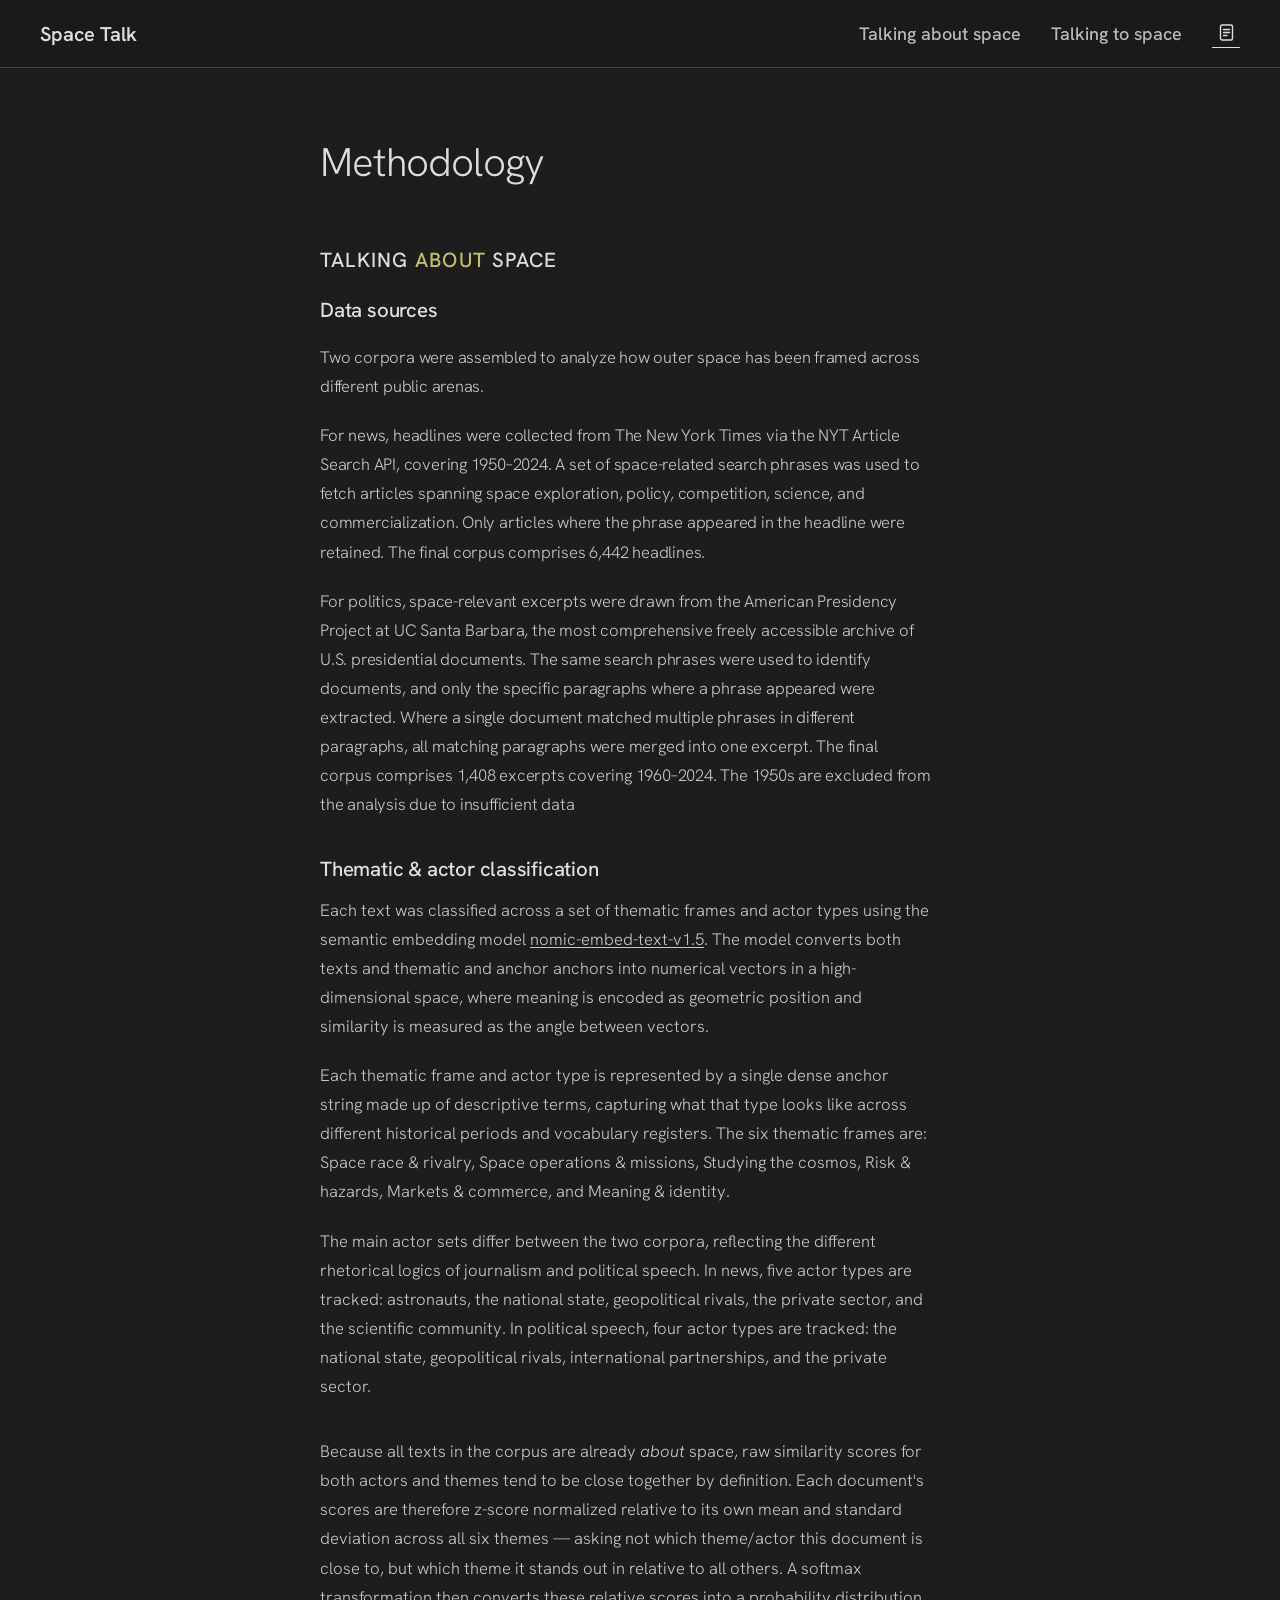
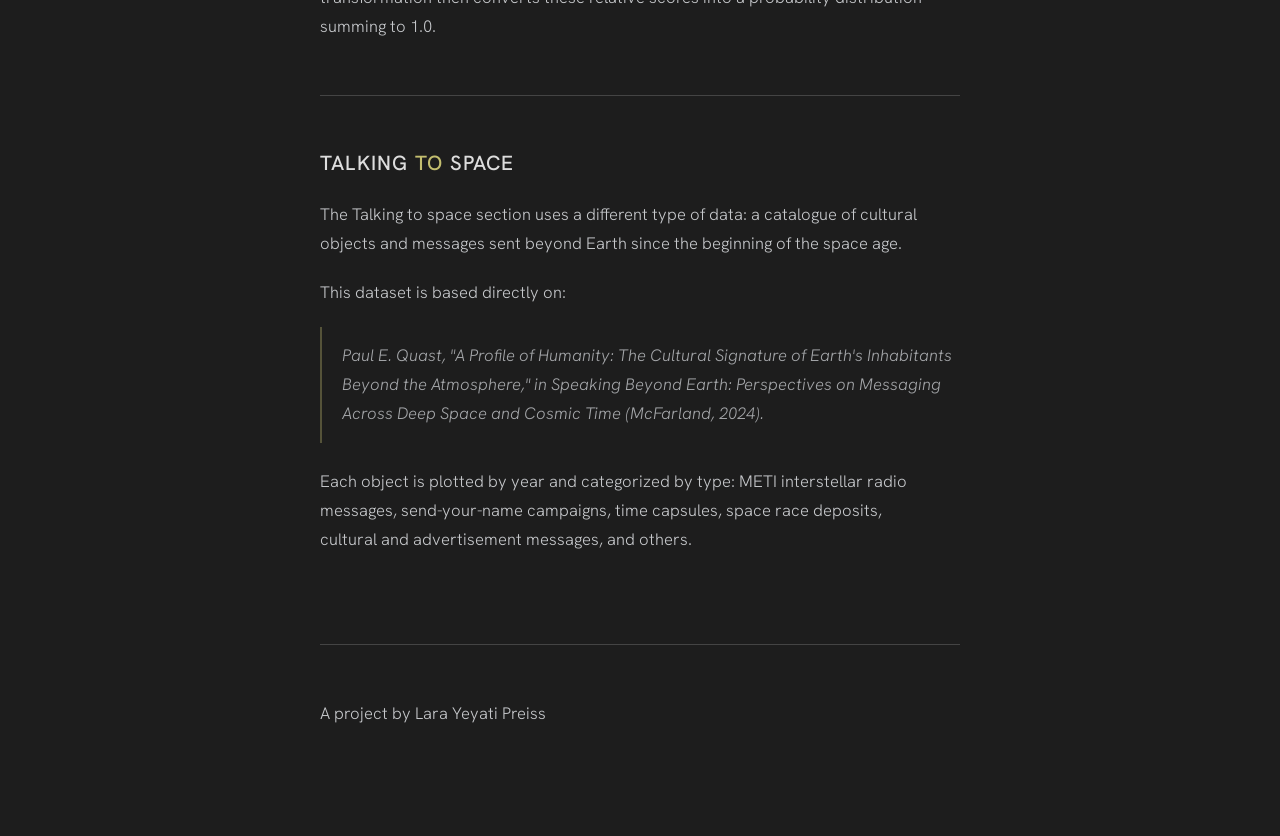
==== commit 7f8e6d6a: "byline in method" ====
--- a/methodology.html
+++ b/methodology.html
@@ -54,6 +54,10 @@
     <p>Each object is plotted by year and categorized by type: METI interstellar radio messages, send-your-name campaigns, time capsules, space race deposits, cultural and advertisement messages, and others. </p>
   </section>
 
+  <footer class="method-footer">
+    <p class="method-byline">A project by Lara Yeyati Preiss</p>
+  </footer>
+
 </main>
 
 </body>
--- a/styles.css
+++ b/styles.css
@@ -189,7 +189,7 @@
 /* `overflow-x: hidden` breaks `position: sticky` for descendants in Chromium; clip avoids horizontal scroll without that side effect. */
 body.tas-body {
   overflow-x: clip;
-
+}
 /* Shared page title; section charts have their own h2 + subtitle + controls */
 
 /* ── Unified chart title + subtitle — applies to both rank and bubble sections ── */
@@ -661,184 +661,6 @@
   margin-right: -100px;
 }
 
-@media (max-width: 900px) {
-  /* On mobile, scrolly sections flow as normal vertical content — no sticky, no rail. */
-  #scrolly,
-  #tas-charts-scrolly {
-    display: block;
-  }
-
-  /* Rail is just spacer height for desktop scroll — hide on mobile */
-  #scrolly .scrolly-rail,
-  #tas-charts-scrolly .scrolly-rail {
-    display: none;
-  }
-
-  /* Undo the desktop grid-overlap stacking */
-  #scrolly .scrolly-stack,
-  #tas-charts-scrolly .scrolly-stack {
-    display: block;
-  }
-
-  /* Sticky panel becomes normal flow */
-  #scrolly .scrolly-sticky,
-  #tas-charts-scrolly .scrolly-sticky {
-    position: static;
-    height: auto;
-    min-height: 0;
-    max-height: none;
-    width: 100%;
-  }
-
-  #scrolly .scrolly-sticky-inner,
-  #tas-charts-scrolly .scrolly-sticky-inner {
-    position: static;
-    width: 100%;
-    max-width: 100%;
-    padding: 0 clamp(20px, 5vw, 40px);
-    height: auto;
-    min-height: 0;
-  }
-
-  /* Show all panels as stacked blocks — remove opacity/visibility/absolute hiding */
-  #scrolly .scrolly-panel,
-  #tas-charts-scrolly .scrolly-panel {
-    position: static;
-    opacity: 1;
-    visibility: visible;
-    height: auto;
-    max-height: none;
-    display: block;
-    transition: none;
-    margin-bottom: clamp(32px, 6vh, 64px);
-  }
-
-  /* Intro panel (big title + lede): show as normal page hero */
-  #scrolly .scrolly-panel[data-panel="intro"] {
-    padding: clamp(32px, 6vh, 64px) 0 clamp(20px, 4vh, 40px);
-  }
-
-  /* Hazard image panels (frontier/race/risk/market): stacked layout */
-  #scrolly .scrolly-panel[data-panel="frontier"],
-  #scrolly .scrolly-panel[data-panel="race"],
-  #scrolly .scrolly-panel[data-panel="risk"],
-  #scrolly .scrolly-panel[data-panel="market"] {
-    padding: clamp(24px, 4vh, 48px) 0;
-    flex-direction: column;
-    align-items: flex-start;
-  }
-
-  /* Protagonists panel */
-  #scrolly .scrolly-panel[data-panel="protagonists"] {
-    padding: clamp(24px, 4vh, 48px) 0;
-  }
-
-  /* Progressive pull text */
-  .scrolly-progressive {
-    padding: 0;
-  }
-
-  /* Intro block on mobile */
-  .scrolly-intro-block {
-    min-height: 0;
-    padding: 0;
-  }
-
-  /* Talking-to-space split layout: stack to single column */
-  .scrolly-split {
-    grid-template-columns: 1fr;
-    gap: clamp(16px, 3vh, 24px);
-  }
-  .scrolly-split--img-right {
-    grid-template-columns: 1fr;
-  }
-  .scrolly-col--img {
-    order: -1;
-  }
-  .scrolly-photo {
-    max-width: min(280px, 75vw);
-    max-height: min(45vh, 340px);
-  }
-
-  /* Abundance lines on mobile: all visible, no triggers needed */
-  .scrolly-line {
-    opacity: 1;
-    transform: none;
-    transition: none;
-  }
-  .scrolly-line--intro {
-    opacity: 1;
-    white-space: normal;
-    transition: none;
-  }
-  .scrolly-line--protagonists {
-    opacity: 1;
-    transform: none;
-    transition: none;
-  }
-
-  /* Rank chart panel on mobile */
-  #tas-charts-scrolly .scrolly-panel[data-panel="trends"] {
-    padding: clamp(16px, 3vh, 32px) 0;
-  }
-
-  /* Rank stage on mobile: don't demand full vh */
-  .rank-stage {
-    min-height: min(62vh, calc(100dvh - 140px));
-    max-height: min(72vh, calc(100dvh - 80px));
-    width: 100%;
-    max-width: 100%;
-    margin-left: 0;
-    padding: 4px 0 6px 0;
-  }
-
-  /* Rank section on mobile: left pad matches page gutter */
-  .rank-section {
-    padding-left: clamp(20px, 5vw, 40px);
-    margin-top: clamp(20px, 3vh, 40px);
-  }
-
-  /* Intro image is decorative background — hide on mobile */
-  .scrolly-intro-image {
-    display: none;
-  }
-
-  /* Intro block: no full-screen height demand on mobile */
-  .scrolly-intro-block {
-    min-height: 0;
-    padding: clamp(12px, 2vh, 24px) 0;
-  }
-
-  /* Display title in intro panel: smaller on mobile */
-  .scrolly-display-title {
-    font-size: clamp(28px, 7vw, 44px);
-  }
-
-  /* Pull text: normal size on mobile */
-  .tas-body #scrolly .scrolly-pull {
-    font-size: clamp(18px, 4.5vw, 26px);
-    padding: 0;
-  }
-
-  /* Lede text in intro */
-  .scrolly-lede {
-    font-size: clamp(16px, 4vw, 20px);
-  }
-
-  /* Protagonists lines: always visible on mobile (no scroll-reveal) */
-  .scrolly-line--protagonists {
-    opacity: 1 !important;
-    transform: none !important;
-  }
-
-  /* Talking_to_space page-hero on mobile */
-  .tts-page .page-hero {
-    min-height: 0;
-    height: auto;
-    padding: clamp(20px, 4vh, 40px) clamp(20px, 5vw, 40px) clamp(16px, 3vh, 32px);
-  }
-
-}
 
 .scrolly-stack {
   display: grid;
@@ -1105,14 +927,6 @@
   grid-template-columns: minmax(0, 1.05fr) minmax(0, 0.95fr);
 }
 
-@media (max-width: 720px) {
-  .scrolly-split {
-    grid-template-columns: 1fr;
-  }
-  .scrolly-split--img-right {
-    grid-template-columns: 1fr;
-  }
-}
 
 .scrolly-col--img {
   display: flex;
@@ -1217,13 +1031,13 @@
 /* Hazard headline images for frontier/race/risk/market sections */
 .scrolly-headlines-image {
   position: fixed;
-  right: clamp(0px, 0vw, 0px);
+  right: clamp(20px, 2vw, 40px);
   top: 50%;
   transform: translateY(-50%);
   max-width: clamp(280px, 50vw, 650px);
   max-height: 65vh;
   object-fit: contain;
-  opacity: 0.14;
+  opacity: 0.24;
   pointer-events: none;
   z-index: 100;
 }
@@ -1752,7 +1566,7 @@
 .filter-source-group {
   display: flex;
   align-items: center;
-
+}
 
 /* legend */
 #legend-circle-label {
@@ -1784,7 +1598,7 @@
 #chart-wrap { position: relative; flex: 1; min-width: 0; }
 
 #legend-chart-wrap { display: flex; align-items: stretch; gap: 0; }
-#cluster-legend    { flex-shrink: 0; width: 200px; margin-bottom: 48px; }
+#cluster-legend    { flex-shrink: 0; width: 165px; margin-bottom: 48px; }
 #cluster-legend svg { overflow: visible; }
 
 /* Talking about space — trends intro (subtitle above first chart, in document flow) */
@@ -1888,32 +1702,7 @@
     margin-top: 18px;
   }
 }
-@media (max-width: 900px) {
-  .bubble-header-grid {
-    grid-template-columns: 1fr;
-    gap: 16px;
-  }
-  .rank-stage {
-    padding: 4px 0 6px 0;
-    min-height: min(72vh, calc(100dvh - 120px));
-    max-height: min(82vh, calc(100dvh - 60px));
-    margin-bottom: clamp(20px, 4vh, 48px);
-  }
-  .rank-block {
-    min-height: 0;
-  }
-  .bubble-header {
-    margin-top: 16px;
-    padding-top: 0;
-  }
-  .page-subtitle--planets {
-    font-size: 14px;
-    min-height: 0;
-  }
-  .page-subtitle--rank {
-    font-size: 14px;
-  }
-}
+
 
 /* ══════════════════════════════════════════════════════
    TOOLTIP
@@ -2054,261 +1843,6 @@
   stroke: var(--c80) !important;
 }
 
-@media (max-width: 900px) {
-  #legend-panel { display: none !important; }
-  .page-hero {
-    min-height: 0;
-    padding: 8px 0 24px;
-    justify-content: flex-start;
-  }
-  .hero-inner h1 {
-    font-size: clamp(32px, 9vw, 48px);
-  }
-  .viz-screen {
-    min-height: 0;
-    flex: 1;
-    flex-direction: column;
-    gap: clamp(20px, 4vh, 36px);
-  }
-  .viz-hint {
-    font-size: clamp(15px, 3.6vw, 20px);
-    min-width: 0;
-    white-space: normal;
-    overflow-wrap: anywhere;
-    overflow-x: visible;
-  }
-  .viz-main {
-    flex: 1;
-    flex-direction: column;
-    min-height: 0;
-    gap: 12px;
-  }
-  .viz-sidebar {
-    width: 100%;
-    padding-top: 10px;
-    gap: 14px;
-  }
-  #chart-inner {
-    width: 100%;
-    min-width: 0;
-    margin-left: 0;
-    max-width: 100%;
-    align-self: stretch;
-  }
-  #star-svg { max-width: 100%; }
-
-  /* Talking to space — mobile: type/decade accordions (no radial chart) */
-  .mob-root {
-    width: 100%;
-    padding: 0 0 28px;
-  }
-  /* Match .filter-view / .filter-view-group (talking about space — by theme / by actor) */
-  .mob-mode {
-    display: flex;
-    align-items: center;
-    gap: 0;
-    margin-bottom: 26px;
-    width: fit-content;
-    max-width: 100%;
-  }
-  .mob-mode-btn {
-    flex: 0 1 auto;
-    font-family: var(--font-mono);
-    font-size: 13px;
-    font-weight: 500;
-    letter-spacing: 0.06em;
-    text-transform: none;
-    line-height: 1.2;
-    white-space: nowrap;
-    color: rgba(240,240,240,0.80);
-    padding: 6px 13px;
-    border: 1px solid rgba(240,240,240,0.42);
-    background: transparent;
-    cursor: pointer;
-    -webkit-tap-highlight-color: transparent;
-    transition: color 0.15s, background 0.15s, border-color 0.15s;
-  }
-  .mob-mode-btn:first-child {
-    border-radius: 20px 0 0 20px;
-  }
-  .mob-mode-btn + .mob-mode-btn {
-    border-left: none;
-    margin-left: -1px;
-    border-radius: 0 20px 20px 0;
-  }
-  .mob-mode-btn.active {
-    color: #1a1a1a;
-    background: #d4d4d4;
-    border-color: #d4d4d4;
-    font-weight: 600;
-  }
-  .mob-accordions {
-    display: flex;
-    flex-direction: column;
-    gap: 0;
-  }
-  .mob-group {
-    border-bottom: 0.5px solid rgba(240,240,240,0.08);
-  }
-  .mob-group summary {
-    list-style: none;
-    cursor: pointer;
-    padding: 14px 0 12px;
-    -webkit-tap-highlight-color: transparent;
-  }
-  .mob-group summary::-webkit-details-marker { display: none; }
-  .mob-sum-inner {
-    display: grid;
-    grid-template-columns: 1fr auto;
-    grid-template-rows: auto auto;
-    gap: 0 10px;
-    align-items: start;
-  }
-  .mob-sum-hdr {
-    grid-column: 1;
-    grid-row: 1;
-    display: flex;
-    flex-direction: column;
-    gap: 4px;
-    min-width: 0;
-  }
-  .mob-sum-title {
-    font-family: var(--font-main);
-    font-size: 15px;
-    font-weight: 400;
-    line-height: 1.3;
-    color: rgba(240,240,240,0.88);
-  }
-  .mob-sum-meta {
-    font-family: var(--font-mono);
-    font-size: 10px;
-    letter-spacing: 0.06em;
-    color: rgba(210,185,145,0.55);
-    text-transform: uppercase;
-  }
-  .mob-sum-chev {
-    grid-column: 2;
-    grid-row: 1;
-    width: 22px;
-    height: 22px;
-    margin-top: 2px;
-    flex-shrink: 0;
-    border-radius: 50%;
-    border: 0.5px solid rgba(240,240,240,0.12);
-    position: relative;
-  }
-  .mob-sum-chev::after {
-    content: '';
-    position: absolute;
-    left: 50%;
-    top: 45%;
-    width: 6px;
-    height: 6px;
-    border-right: 1.5px solid rgba(218,228,238,0.5);
-    border-bottom: 1.5px solid rgba(218,228,238,0.5);
-    transform: translate(-50%, -50%) rotate(45deg);
-    transition: transform 0.2s ease;
-  }
-  .mob-group[open] .mob-sum-chev::after {
-    transform: translate(-50%, -30%) rotate(225deg);
-  }
-  .mob-star-rail {
-    grid-column: 1 / -1;
-    grid-row: 2;
-    display: flex;
-    flex-direction: column;
-    gap: 7px;
-    margin-top: 10px;
-    width: 100%;
-    min-width: 0;
-  }
-  .mob-star-row {
-    position: relative;
-    display: flex;
-    align-items: center;
-    min-height: 11px;
-  }
-  .mob-star-rail-line {
-    position: absolute;
-    left: 0;
-    right: 0;
-    top: 50%;
-    border: none;
-    border-top: 1px dashed rgba(210,185,145,0.38);
-    transform: translateY(-50%);
-    pointer-events: none;
-    z-index: 0;
-  }
-  .mob-star-strip {
-    position: relative;
-    z-index: 1;
-    display: flex;
-    flex-wrap: nowrap;
-    align-items: center;
-    gap: 9px;
-  }
-  .mob-sparkle {
-    width: 11px;
-    height: 11px;
-    flex-shrink: 0;
-    background: rgba(255,255,255,0.9);
-    clip-path: polygon(50% 0%, 61% 35%, 100% 50%, 61% 65%, 50% 100%, 39% 65%, 0% 50%, 39% 35%);
-    box-shadow: 0 0 0 1px rgba(0,0,0,0.28);
-  }
-  .mob-items {
-    padding: 0 0 16px;
-    border-top: 0.5px solid rgba(240,240,240,0.05);
-  }
-  .mob-item-btn {
-    -webkit-appearance: none;
-    appearance: none;
-    display: flex;
-    align-items: baseline;
-    gap: 10px;
-    width: 100%;
-    margin: 0;
-    padding: 12px 2px 12px 0;
-    text-align: left;
-    font: inherit;
-    cursor: pointer;
-    color: rgba(240,240,240,0.9);
-    background: transparent;
-    border: none;
-    border-top: 0.5px solid rgba(240,240,240,0.07);
-    -webkit-tap-highlight-color: transparent;
-  }
-  .mob-item-btn:active {
-    opacity: 0.88;
-    background: rgba(255,255,255,0.04);
-  }
-  .mob-item-yr {
-    font-family: var(--font-mono);
-    font-size: 11px;
-    font-weight: 500;
-    letter-spacing: 0.04em;
-    color: rgba(210,185,145,0.75);
-    min-width: 40px;
-    flex-shrink: 0;
-  }
-  .mob-item-name {
-    font-family: var(--font-main);
-    font-size: 15px;
-    font-weight: 400;
-    line-height: 1.35;
-    color: rgba(240,240,240,0.88);
-    flex: 1;
-    min-width: 0;
-  }
-  .mob-item-btn--selected {
-    background: rgba(220,192,140,0.1);
-  }
-  .mob-item-btn--selected .mob-item-name {
-    color: rgba(252,246,230,0.95);
-  }
-  .mob-item-btn--selected .mob-item-yr {
-    color: rgba(228,200,140,0.9);
-  }
-}
 
 /* ══════════════════════════════════════════════════════
    TALKING TO SPACE — radial viz
@@ -2388,7 +1922,7 @@
 .landing-subtitle {
   font-size: clamp(24px, 3vw, 36px);
   line-height: 1.2;
-  color: rgba(235, 238, 242, 0.85);
+  color: rgba(235, 238, 242, 0.95);
   font-weight: 300;
   padding-left: clamp(40px, 6vw, 120px);
   margin: 0 0 0.2em 0;
@@ -2523,11 +2057,7 @@
 .page-footer-nav-link:hover .page-footer-nav-arrow {
   transform: translateX(4px);
 }
-@media (max-width: 900px) {
-  .page-footer-nav {
-    padding: clamp(24px, 4vh, 40px) 20px;
-  }
-}
+
 .landing-intro {
   position: relative;
   z-index: 4;
@@ -2573,7 +2103,10 @@
   display: flex;
   flex-direction: column;
   gap: clamp(3px, 0.5vh, 6px);
-  margin-top: clamp(24px, 3vh, 40px);
+  opacity: 0.80;
+  color: rgba(238, 240, 245, 0.80);
+  max-width: 108ch;
+  margin-top: 30px;
 }
 .landing-intro-line {
   margin: 0;
@@ -2581,7 +2114,7 @@
   font-size: clamp(22px, 2.6vw, 30px);
   font-weight: 300;
   line-height: 1.3;
-  color: rgba(238, 240, 245, 0.88);
+  color: rgba(238, 240, 245, 0.95);
   letter-spacing: -0.01em;
 }
 
@@ -2597,7 +2130,12 @@
 
 /* Pair lines: reduced opacity */
 .landing-intro-line--pair {
-  opacity: 0.60;
+  opacity: 0.80;
+}
+
+/* Lead line: matches entry card title size */
+.landing-intro-line--lead {
+  font-size: clamp(24px, 2.8vw, 38px);
 }
 
 /* ── Entry point links ── */
@@ -2689,14 +2227,14 @@
   font-weight: 300;
   line-height: 1.15;
   letter-spacing: -0.02em;
-  color: rgba(238, 240, 245, 0.92);
+  color: rgba(238, 240, 245, 0.95);
 }
 .landing-entry-card-desc {
   font-family: var(--font-main);
   font-size: clamp(15px, 1.3vw, 18px);
   font-weight: 300;
   line-height: 1.45;
-  color: rgba(232, 232, 232, 0.88);
+  color: rgba(232, 232, 232, 0.78);
 }
 
 @media (max-width: 700px) {
@@ -2724,11 +2262,6 @@
   }
 }
 
-@media (max-width: 700px) {
-  .landing-intro {
-    padding: clamp(36px, 8vh, 72px) clamp(20px, 5vw, 40px);
-  }
-}
 
 /* ══════════════════════════════════════════════════════
    SAMPLE LIST ITEMS
@@ -3437,295 +2970,16 @@
 /* ══════════════════════════════════════════════════════
    MOBILE RESPONSIVE: INLINE CARD / TTS
    ══════════════════════════════════════════════════════ */
-@media (max-width: 900px) {
-  .tts-page {
-    flex-direction: column;
-    gap: 0;
-  }
-
-  #chart-wrap {
-    flex: 1;
-    width: 100%;
-  }
-
-  /* Inline card — align with desktop object panel: square, dark body, warm header strip */
-  #inline-card {
-    position: fixed !important;
-    left: 0 !important;
-    right: 0 !important;
-    bottom: 0 !important;
-    top: auto !important;
-    width: 100% !important;
-    max-width: 100vw !important;
-    max-height: 88vh !important;
-    border-radius: 0 !important;
-    animation: slideUpMobile 0.28s ease-out;
-    background: #1e1e1e !important;
-    border: 0.5px solid rgba(200,210,220,0.16) !important;
-    box-shadow: 0 -12px 40px rgba(0,0,0,0.45) !important;
-  }
-
-  @keyframes slideUpMobile {
-    from { transform: translateY(100%); opacity: 0; }
-    to   { transform: translateY(0); opacity: 1; }
-  }
-
-  #inline-card.inline-card-preview .oc-preview-top {
-    background: #e8e4dc;
-    border-bottom: 0.5px solid rgba(20,20,20,0.10);
-    padding: 10px 14px 10px;
-    position: sticky;
-    top: 0;
-    z-index: 2;
-  }
-  #inline-card.inline-card-preview .oc-preview-top .oc-year {
-    color: rgba(28,24,18,0.78) !important;
-    font-family: var(--font-mono);
-    font-size: 9px;
-    letter-spacing: 0.1em;
-  }
-  #inline-card.inline-card-preview .oc-preview-top .oc-close {
-    color: rgba(20,20,20,0.55) !important;
-  }
-  #inline-card.inline-card-preview .oc-preview-top .oc-close:hover {
-    color: rgba(20,20,20,0.92) !important;
-  }
-
-  /* Full detail: start below fixed nav so the bar stays usable */
-  #inline-card.inline-card-expanded {
-    top: var(--nav-h) !important;
-    bottom: 0 !important;
-    left: 0 !important;
-    right: 0 !important;
-    width: 100% !important;
-    max-width: 100% !important;
-    min-height: 0 !important;
-    max-height: calc(100vh - var(--nav-h)) !important;
-    height: auto !important;
-    border-radius: 0 !important;
-    background: #1e1e1e !important;
-    border: none !important;
-    border-top: 0.5px solid rgba(200,210,220,0.12) !important;
-    box-shadow: none !important;
-    overflow-y: auto !important;
-    -webkit-overflow-scrolling: touch;
-  }
-
-  .inline-card-preview {
-    max-height: 88vh !important;
-  }
-
-  #inline-card-backdrop {
-    pointer-events: auto !important;
-    background: rgba(0,0,0,0.42) !important;
-    display: block;
-  }
-
-  /* Dim only content below nav while object detail is open (mobile TTS) */
-  .inline-card-backdrop--mob-detail {
-    top: var(--nav-h) !important;
-  }
-}
 
 
 /* ══════════════════════════════════════════════════════
    MOBILE ≤ 768px
    ══════════════════════════════════════════════════════ */
-@media (max-width: 900px) {
-
-  nav       { padding: 12px 20px; }
-  .nav-links { gap: 14px; }
-  .nav-links a {
-    font-size: 13px;
-    line-height: 1.15;
-    padding: 6px 8px;
-    border-bottom: none;
-    text-align: center;
-  }
-  .nav-words { display: inline-block; white-space: normal; }
-  .nav-word { display: block; }
-  .nav-word + .nav-word::before { content: ""; }
-  .nav-links a.active {
-    border-bottom: none;
-    padding-bottom: 6px;
-    font-weight: 700;
-    color: rgba(252,246,230,0.95);
-    background: rgba(210,185,145,0.18);
-    border-radius: 10px;
-  }
-  .page      { padding: 24px 20px 60px; padding-top: calc(36px + var(--nav-h)); }
-  .tts-page  { flex-direction: column; padding: 20px 20px 0; padding-top: calc(36px + var(--nav-h)); overflow: visible; }
-  h1         { font-size: 28px; margin-bottom: 10px; }
-  .page-header-text > h1 { margin-top: 10px; }
-  .page-header-text > .page-subtitle {
-    margin-bottom: 18px;
-    min-height: 0;
-  }
-  .page-subtitle { font-size: 14px; }
-  .caption   { font-size: 13px; margin-bottom: 12px; }
-  body.tas-body {
-    --tas-page-pad-x: 20px;
-  }
-  .tas-body .page.tas-page {
-    padding-top: calc(16px + var(--nav-h));
-  }
-  #header-img-col   { display: none !important; }
-  .hero h1   { font-size: 56px; }
-
-  /* Talking about space: stack pills above “in NEWS…” with comfortable vertical rhythm */
-  .page .filters {
-    flex-direction: column;
-    align-items: flex-start;
-    flex-wrap: nowrap;
-    gap: 18px;
-    margin-bottom: 28px;
-  }
-  .filters   { flex-wrap: wrap; gap: 16px; row-gap: 12px; margin-bottom: 24px; }
-  /* Intrinsic width like desktop (no full-bleed stretch); slot measured in JS */
-  #rank-filters .filter-source-group {
-    flex: 0 0 auto;
-    width: min(100%, var(--rank-filter-slot, max-content));
-    max-width: 100%;
-    min-width: 0;
-    transition: none;
-  }
-  #bubble-filters .filter-source-group {
-    flex: 0 0 auto;
-    width: min(100%, var(--bubble-filter-slot, max-content));
-    max-width: 100%;
-    min-width: 0;
-    transition: none;
-  }
-  .filter-view {
-    font-size: 13px;
-    /* Match desktop horizontal rhythm; comfortable touch / legibility */
-    padding: 10px 24px;
-  }
-  #rank-filters .filter-view--src,
-  #bubble-filters .filter-view--src {
-    font-size: 12px;
-    letter-spacing: 0.06em;
-    padding: 8px 14px;
-  }
-  #rank-filters .filter-view--src:nth-child(1),
-  #bubble-filters .filter-view--src:nth-child(1) {
-    border-radius: 11px 0 0 11px;
-  }
-  #rank-filters .filter-view--src:nth-child(3),
-  #bubble-filters .filter-view--src:nth-child(3) {
-    border-radius: 0 11px 11px 0;
-  }
-
-  #cluster-legend { display: none !important; }
-
-  /* ── Mobile cluster (talking about space) ── */
-  #mob-cluster {
-    display: flex; flex-direction: column;
-    align-items: center; padding: 8px 0 32px;
-  }
-
-  .mob-src-tabs {
-    display: flex; width: 100%;
-    border-bottom: 0.5px solid rgba(240,240,240,0.15);
-    margin-bottom: 14px;
-  }
-  .mob-src-tab {
-    flex: 1; background: none; border: none;
-    border-bottom: 2px solid transparent; padding: 10px 0;
-    font-family: var(--font-mono); font-size: 11px; letter-spacing: 0.08em;
-    color: rgba(240,240,240,0.45);
-    cursor: pointer; transition: color 0.15s, border-color 0.15s;
-    -webkit-tap-highlight-color: transparent;
-  }
-  .mob-src-tab.active { color: var(--c0); border-bottom-color: var(--c0); }
-
-  .mob-drill-list { display: flex; flex-direction: column; margin-top: 8px; }
-  .mob-drill-row {
-    display: grid; grid-template-columns: 44px 1fr 42px;
-    align-items: center; gap: 10px; padding: 13px 0;
-    border: none; border-bottom: 0.5px solid rgba(240,240,240,0.08);
-    background: none; cursor: pointer; text-align: left; width: 100%;
-    -webkit-tap-highlight-color: transparent;
-  }
-  .mob-drill-row:active     { opacity: 0.6; }
-  .mob-drill-decade         { font-family: var(--font-mono); font-size: 12px; color: rgba(240,240,240,0.50); }
-  .mob-drill-bar-wrap       { height: 11px; background: rgba(240,240,240,0.10); border-radius: 5px; overflow: hidden; }
-  .mob-drill-bar-fill       { display: block; height: 100%; border-radius: 5px; opacity: 0.82; }
-  /* Bubble-matched gradient + SVG noise (filter defined on talking_about_space.html) */
-  .mob-drill-bar-fill--bubble {
-    opacity: 1;
-    filter: url(#mob-bar-noise);
-    box-shadow:
-      inset 0 1px 0 rgba(255,255,255,0.14),
-      inset 0 -1px 0 rgba(0,0,0,0.22);
-  }
-  .mob-drill-pct            { font-family: var(--font-mono); font-size: 12px; color: rgba(240,240,240,0.70); text-align: right; }
-  .mob-drill-note           { font-family: var(--font-mono); font-size: 10px; color: rgba(240,240,240,0.28); letter-spacing: 0.05em; text-align: center; margin-top: 18px; }
-
-  .back-link { font-size: 13px; }
-
-  /* ── TTS mobile accordion ── */
-  .mob-list  { display: flex; flex-direction: column; border-top: 0.5px solid var(--c10); }
-  .mob-row   { border-bottom: 0.5px solid var(--c10); }
-  .mob-row-hdr {
-    display: flex; align-items: center; gap: 10px; padding: 14px 0;
-    cursor: pointer; user-select: none; -webkit-tap-highlight-color: transparent;
-  }
-  .mob-row-label { font-family: var(--font-mono); font-size: 10px; letter-spacing: 0.08em; color: rgba(240,240,240,0.55); flex: 1; text-transform: uppercase; }
-  .mob-row-count { font-family: var(--font-mono); font-size: 10px; color: rgba(240,240,240,0.30); min-width: 24px; text-align: right; }
-  .mob-row-arrow { font-size: 16px; color: rgba(240,240,240,0.28); width: 16px; text-align: center; }
-
-  .mob-dots-strip { display: flex; flex-wrap: wrap; gap: 5px; padding: 0 0 12px; align-items: center; }
-  .mob-dot        { display: inline-block; width: 7px; height: 7px; border-radius: 50%; background: rgba(232,232,232,0.55); flex-shrink: 0; }
-
-  .mob-item-list        { padding: 4px 0 14px; }
-  .mob-item-list.hidden { display: none; }
-  .mob-item {
-    display: flex; align-items: baseline; gap: 8px; padding: 9px 0;
-    border-top: 0.5px solid rgba(240,240,240,0.06);
-    cursor: pointer; -webkit-tap-highlight-color: transparent;
-  }
-  .mob-item:active  { opacity: 0.6; }
-  .mob-item-yr      { font-family: var(--font-mono); font-size: 9px; color: rgba(240,240,240,0.35); min-width: 32px; flex-shrink: 0; }
-  .mob-item-title   { font-family: var(--font-main); font-size: 14px; color: rgba(240,240,240,0.75); line-height: 1.35; }
-
-  /* TTS detail panel: hidden on mobile (inline card takes over) */
-  #detail-panel { display: none !important; }
-
-  /* Samples modal — square top edge, match sm-dialog desktop tone */
-  .sm-dialog   { position: fixed; width: 100vw; max-height: 88vh; top: auto; bottom: 0; left: 0; right: 0; transform: none; border-radius: 0; background: #1e1e1e; border: 0.5px solid rgba(200,210,220,0.14); box-shadow: 0 -8px 40px rgba(0,0,0,0.45); }
-  .sm-src-line { font-size: 20px; padding: 16px 16px 4px; background: #1e1e1e; }
-  .sm-topbar   { padding: 12px 16px; background: #e8e4dc; border-bottom: 0.5px solid rgba(20,20,20,0.08); }
-  .sm-items    { padding: 0 16px 32px; background: #1e1e1e; }
-}
+
 
 /* ══════════════════════════════════════════════════════
    SCROLL INDICATOR — animated down chevron on hero lede
    ══════════════════════════════════════════════════════ */
-.scroll-indicator {
-  display: inline-flex;
-  align-items: center;
-  justify-content: center;
-  margin-top: clamp(24px, 4vh, 40px);
-  width: 32px;
-  height: 32px;
-  cursor: pointer;
-  opacity: 0.75;
-  transition: opacity 0.2s ease;
-  text-decoration: none;
-  border: none;
-  background: none;
-  padding: 0;
-  color: var(--c0);
-}
-.scroll-indicator:hover { opacity: 1; }
-.scroll-indicator svg {
-  display: block;
-  color: inherit;
-  stroke: currentColor;
-  width: 100%;
-  height: 100%;
-}
 
 /* ── METHODOLOGY PAGE ────────────────────────────────────────────────────── */
 
@@ -3783,28 +3037,6 @@
 }
 
 .method-page p:last-child { margin-bottom: 0; }
-.method-list {
-  list-style: none;
-  padding: 0;
-  margin: 0 0 1.4em;
-}
-.method-list li {
-  font-family: var(--font-main);
-  font-size: clamp(15px, 1.3vw, 17px);
-  font-weight: 300;
-  line-height: 1.65;
-  color: rgba(235, 238, 242, 0.82);
-  padding: 3px 0 3px 18px;
-  position: relative;
-  max-width: 68ch;
-}
-.method-list li::before {
-  content: '—';
-  position: absolute;
-  left: 0;
-  color: rgba(235, 238, 242, 0.28);
-  font-weight: 300;
-}
 .method-rule {
   border: none;
   border-top: 1px solid rgba(240, 240, 245, 0.18);
@@ -3819,4 +3051,197 @@
   font-style: italic;
   color: rgba(235, 238, 242, 0.65);
   margin: 0;
-}+}
+.method-footer {
+  margin-top: clamp(60px, 10vh, 100px);
+  padding-top: clamp(36px, 6vh, 60px);
+  border-top: 1px solid rgba(240, 240, 245, 0.18);
+}
+.method-byline {
+  font-family: var(--font-main);
+  font-size: clamp(13px, 1.1vw, 15px);
+  font-weight: 300;
+  line-height: 1.5;
+  color: rgba(235, 238, 242, 0.55);
+  margin: 0;
+}
+
+/* ══════════════════════════════════════════════════════════════════════════
+   MOBILE  ≤ 900px  —  all mobile overrides in one consolidated section
+   ══════════════════════════════════════════════════════════════════════════ */
+@media (max-width: 900px) {
+
+  /* ── NAV ──────────────────────────────────────────────────────────────── */
+  nav { padding: 12px 20px; }
+  .nav-links { gap: 14px; }
+  .nav-links a { font-size: 13px; line-height: 1.15; padding: 6px 8px; border-bottom: none; text-align: center; }
+  .nav-words { display: inline-block; white-space: normal; }
+  .nav-word  { display: block; }
+  .nav-links a.active { border-bottom: none; padding-bottom: 6px; font-weight: 700; color: rgba(252,246,230,0.95); background: rgba(210,185,145,0.18); border-radius: 10px; }
+
+  /* ── PAGE WRAPPERS ────────────────────────────────────────────────────── */
+  .page { padding: 24px 20px 60px; padding-top: calc(36px + var(--nav-h)); }
+  .tas-body .page.tas-page { padding-top: calc(16px + var(--nav-h)); }
+  .tts-page { flex-direction: column; padding: 20px 20px 0; padding-top: calc(36px + var(--nav-h)); overflow: visible; }
+  body.tas-body { --tas-page-pad-x: 20px; }
+
+  /* ── LANDING HERO ─────────────────────────────────────────────────────── */
+  .landing-hero { height: auto; min-height: 0; padding: calc(var(--nav-h) + 28px) 24px 0; overflow: visible; align-items: flex-start; }
+  .landing-hero-component { flex-direction: column; align-items: flex-start; gap: 0; }
+  .landing-hero-content { position: relative; z-index: 2; max-width: 100%; }
+  .landing-hero h1 { font-size: clamp(44px, 13vw, 72px); letter-spacing: -1px; padding-left: 0; margin-bottom: 0.2em; }
+  .landing-subtitle { font-size: clamp(16px, 4.5vw, 22px); padding-left: 0; max-width: 90%; margin-bottom: 0; }
+  /* Diagram flows below title in document flow instead of being an absolute background */
+  .landing-hero-diagram,
+  .landing-hero-circle { position: relative; top: auto; right: auto; transform: none; width: min(300px, 80vw); height: min(300px, 80vw); margin: 16px auto 0; opacity: 0.65; }
+
+  /* ── PAGE HEROES (TAS + TTS) ──────────────────────────────────────────── */
+  .page-hero { min-height: 0; width: 100%; margin-left: 0; margin-right: 0; padding: 0; }
+  .tts-page .page-hero { min-height: 0; height: auto; }
+  .hero-container { grid-template-columns: 1fr; gap: clamp(12px, 3vw, 20px); padding: clamp(20px, 4vh, 36px) clamp(20px, 5vw, 36px); }
+  .hero-inner h1 { font-size: clamp(32px, 9vw, 52px); margin-bottom: 0.4em; }
+  .page-intro { font-size: clamp(15px, 4vw, 18px); max-width: 100%; }
+  /* Hero image: visible on mobile, small, positioned below text */
+  .hero-image-wrap { justify-content: center; order: 2; }
+  .hero-image { opacity: 1; height: auto; max-height: min(36vw, 160px); width: auto; max-width: 100%; }
+
+  /* ── SCROLLY: convert sticky to normal vertical flow ──────────────────── */
+  #scrolly, #tas-charts-scrolly { display: block; }
+  #scrolly .scrolly-rail, #tas-charts-scrolly .scrolly-rail { display: none; }
+  #scrolly .scrolly-stack, #tas-charts-scrolly .scrolly-stack { display: block; }
+  #scrolly .scrolly-sticky, #tas-charts-scrolly .scrolly-sticky { position: static; height: auto; min-height: 0; max-height: none; width: 100%; }
+  #scrolly .scrolly-sticky-inner, #tas-charts-scrolly .scrolly-sticky-inner { position: static; width: 100%; max-width: 100%; padding: 0 clamp(20px, 5vw, 36px); height: auto; min-height: 0; }
+  #scrolly .scrolly-panel, #tas-charts-scrolly .scrolly-panel { position: static; opacity: 1; visibility: visible; height: auto; max-height: none; display: block; transition: none; margin-bottom: clamp(28px, 5vh, 52px); }
+
+  /* ── TAS SCROLLY PANELS ───────────────────────────────────────────────── */
+  #scrolly .scrolly-panel[data-panel="intro"] { padding: clamp(16px, 4vh, 36px) 0; }
+  .scrolly-intro-image { display: none; }
+  .scrolly-intro-block { min-height: 0; padding: clamp(8px, 2vh, 16px) 0; }
+  .scrolly-display-title { font-size: clamp(28px, 7vw, 44px); }
+  .scrolly-lede { font-size: clamp(16px, 4vw, 20px); }
+
+  /* Theme panels: compact stacked — "Across time, space has been a [KEYWORD]" */
+  #scrolly .scrolly-panel[data-panel="frontier"],
+  #scrolly .scrolly-panel[data-panel="race"],
+  #scrolly .scrolly-panel[data-panel="risk"],
+  #scrolly .scrolly-panel[data-panel="market"] { padding: clamp(6px, 1.5vh, 12px) 0; margin-bottom: 0; }
+  #scrolly .scrolly-panel[data-panel="frontier"] { margin-top: clamp(16px, 3vh, 28px); }
+  #scrolly .scrolly-panel[data-panel="market"]   { margin-bottom: clamp(16px, 3vh, 28px); }
+  .scrolly-progressive { padding: 0; }
+  .scrolly-progressive .scrolly-pull { font-size: clamp(17px, 4.5vw, 22px); line-height: 1.4; }
+  .scrolly-headlines-image { display: none; }
+
+  /* Protagonists panel */
+  #scrolly .scrolly-panel[data-panel="protagonists"] { padding: clamp(16px, 3vh, 32px) 0; }
+  .scrolly-pull { font-size: clamp(18px, 5vw, 26px); padding: 0; }
+  .tas-body #scrolly .scrolly-pull { font-size: clamp(17px, 4.5vw, 24px); padding: 0; }
+  .scrolly-line { opacity: 1; transform: none; transition: none; }
+  .scrolly-line--intro { opacity: 1; white-space: normal; transition: none; }
+  .scrolly-line--protagonists { opacity: 1 !important; transform: none !important; }
+
+  /* ── TTS SCROLLY PANELS ───────────────────────────────────────────────── */
+  .scrolly-split { grid-template-columns: 1fr; gap: clamp(16px, 3vh, 24px); }
+  .scrolly-split--img-right { grid-template-columns: 1fr; }
+  .scrolly-col--img { order: -1; }
+  .scrolly-photo { max-width: min(280px, 75vw); max-height: min(45vh, 320px); }
+
+  /* ── RANK CHART (TAS) ─────────────────────────────────────────────────── */
+  #tas-charts-scrolly .scrolly-panel[data-panel="trends"] { padding: clamp(12px, 2.5vh, 24px) 0; }
+  .rank-section { padding-left: clamp(20px, 5vw, 36px); margin-top: clamp(12px, 2.5vh, 28px); }
+  .rank-block { min-height: 0; }
+  .rank-stage { min-height: min(55vh, calc(100dvh - 180px)); max-height: min(65vh, calc(100dvh - 100px)); width: 100%; max-width: 100%; margin-left: 0; padding: 4px 0 6px 0; margin-bottom: clamp(12px, 2.5vh, 28px); }
+  /* Release fixed annotation height on mobile — let it wrap naturally */
+  .rank-annotation { height: auto !important; min-height: 0 !important; max-height: none !important; margin-top: 8px !important; }
+
+  /* ── BUBBLE CHART (TAS) ───────────────────────────────────────────────── */
+  .bubble-header-grid { grid-template-columns: 1fr; gap: 16px; }
+  #cluster-legend { display: none !important; }
+  .bubble-header { margin-top: 16px; padding-top: 0; }
+  .bubble-cta-row { min-height: 36px; }
+  .bubble-cta--overview, .bubble-cta--drilldown { font-size: 12px; }
+  button.bubble-back.back-link { font-size: 15px; }
+  .mob-drill-row { display: grid; grid-template-columns: 44px 1fr 42px; align-items: center; gap: 10px; padding: 13px 0; border: none; border-bottom: 0.5px solid rgba(240,240,240,0.08); background: none; cursor: pointer; text-align: left; width: 100%; -webkit-tap-highlight-color: transparent; }
+  .mob-drill-row:active { opacity: 0.6; }
+  .mob-drill-decade { font-family: var(--font-mono); font-size: 12px; color: rgba(240,240,240,0.50); }
+  .mob-drill-bar-wrap { height: 11px; background: rgba(240,240,240,0.10); border-radius: 5px; overflow: hidden; }
+  .mob-drill-bar-fill { display: block; height: 100%; border-radius: 5px; opacity: 0.82; }
+  .mob-drill-bar-fill--bubble { opacity: 1; filter: url(#mob-bar-noise); box-shadow: inset 0 1px 0 rgba(255,255,255,0.14), inset 0 -1px 0 rgba(0,0,0,0.22); }
+  .mob-drill-pct  { font-family: var(--font-mono); font-size: 12px; color: rgba(240,240,240,0.70); text-align: right; }
+  .mob-drill-note { font-family: var(--font-mono); font-size: 10px; color: rgba(240,240,240,0.28); letter-spacing: 0.05em; text-align: center; margin-top: 18px; }
+
+  /* ── FILTERS ──────────────────────────────────────────────────────────── */
+  .filters { flex-wrap: wrap; gap: 16px; row-gap: 12px; margin-bottom: 24px; }
+  .page .filters { flex-direction: column; align-items: flex-start; flex-wrap: nowrap; gap: 18px; margin-bottom: 28px; }
+  #rank-filters .filter-source-group, #bubble-filters .filter-source-group { flex: 0 0 auto; max-width: 100%; min-width: 0; transition: none; }
+  .filter-view { font-size: 13px; padding: 10px 24px; }
+  #rank-filters .filter-view--src, #bubble-filters .filter-view--src { font-size: 12px; letter-spacing: 0.06em; padding: 8px 14px; }
+
+  /* ── TTS VIZ SCREEN ───────────────────────────────────────────────────── */
+  #legend-panel { display: none !important; }
+  .viz-screen { min-height: 0; flex: 1; flex-direction: column; gap: clamp(20px, 4vh, 36px); }
+  .viz-hint { font-size: clamp(15px, 3.6vw, 20px); min-width: 0; white-space: normal; overflow-x: visible; }
+  .viz-main { flex: 1; flex-direction: column; min-height: 0; gap: 12px; }
+  .viz-sidebar { width: 100%; padding-top: 10px; gap: 14px; }
+  #chart-inner { width: 100%; min-width: 0; margin-left: 0; max-width: 100%; align-self: stretch; }
+  #star-svg { max-width: 100%; }
+  #chart-wrap { flex: 1; width: 100%; }
+
+  /* ── TTS INLINE CARD / DETAIL ─────────────────────────────────────────── */
+  #detail-panel { display: none !important; }
+  #inline-card { position: fixed !important; left: 0 !important; right: 0 !important; bottom: 0 !important; top: auto !important; width: 100% !important; max-width: 100vw !important; max-height: 88vh !important; border-radius: 0 !important; background: #1e1e1e !important; border: 0.5px solid rgba(200,210,220,0.16) !important; box-shadow: 0 -12px 40px rgba(0,0,0,0.45) !important; animation: slideUpMobile 0.28s ease-out; }
+  @keyframes slideUpMobile { from { transform: translateY(100%); opacity: 0; } to { transform: translateY(0); opacity: 1; } }
+  #inline-card.inline-card-expanded { top: var(--nav-h) !important; bottom: 0 !important; max-height: calc(100vh - var(--nav-h)) !important; border-radius: 0 !important; border: none !important; border-top: 0.5px solid rgba(200,210,220,0.12) !important; box-shadow: none !important; overflow-y: auto !important; }
+  #inline-card-backdrop { pointer-events: auto !important; background: rgba(0,0,0,0.42) !important; }
+
+  /* ── TTS MOBILE ACCORDION ─────────────────────────────────────────────── */
+  .mob-root { width: 100%; padding: 0 0 28px; }
+  .mob-mode { display: flex; align-items: center; gap: 0; margin-bottom: 26px; width: fit-content; }
+  .mob-mode-btn { flex: 0 1 auto; font-family: var(--font-mono); font-size: 13px; font-weight: 500; letter-spacing: 0.06em; color: rgba(240,240,240,0.80); padding: 6px 13px; border: 1px solid rgba(240,240,240,0.42); background: transparent; cursor: pointer; -webkit-tap-highlight-color: transparent; transition: color 0.15s, background 0.15s; }
+  .mob-mode-btn:first-child { border-radius: 20px 0 0 20px; }
+  .mob-mode-btn + .mob-mode-btn { border-left: none; margin-left: -1px; border-radius: 0 20px 20px 0; }
+  .mob-mode-btn.active { color: #1a1a1a; background: #d4d4d4; border-color: #d4d4d4; font-weight: 600; }
+  .mob-accordions { display: flex; flex-direction: column; gap: 0; }
+  .mob-group { border-bottom: 0.5px solid rgba(240,240,240,0.08); }
+  .mob-group summary { list-style: none; cursor: pointer; padding: 14px 0 12px; -webkit-tap-highlight-color: transparent; }
+  .mob-group summary::-webkit-details-marker { display: none; }
+  .mob-sum-inner { display: grid; grid-template-columns: 1fr auto; grid-template-rows: auto auto; gap: 0 10px; align-items: start; }
+  .mob-sum-hdr { grid-column: 1; grid-row: 1; display: flex; flex-direction: column; gap: 4px; min-width: 0; }
+  .mob-sum-title { font-family: var(--font-main); font-size: 15px; font-weight: 400; line-height: 1.3; color: rgba(240,240,240,0.88); }
+  .mob-sum-meta { font-family: var(--font-mono); font-size: 10px; letter-spacing: 0.06em; color: rgba(210,185,145,0.55); text-transform: uppercase; }
+  .mob-sum-chev { grid-column: 2; grid-row: 1; width: 22px; height: 22px; margin-top: 2px; flex-shrink: 0; border-radius: 50%; border: 0.5px solid rgba(240,240,240,0.12); position: relative; }
+  .mob-sum-chev::after { content: ''; position: absolute; left: 50%; top: 45%; width: 6px; height: 6px; border-right: 1.5px solid rgba(218,228,238,0.5); border-bottom: 1.5px solid rgba(218,228,238,0.5); transform: translate(-50%, -50%) rotate(45deg); transition: transform 0.2s ease; }
+  .mob-group[open] .mob-sum-chev::after { transform: translate(-50%, -30%) rotate(225deg); }
+  .mob-star-rail { grid-column: 1 / -1; grid-row: 2; display: flex; flex-direction: column; gap: 7px; margin-top: 10px; width: 100%; }
+  .mob-star-row { position: relative; display: flex; align-items: center; min-height: 11px; }
+  .mob-star-rail-line { position: absolute; left: 0; right: 0; top: 50%; border-top: 1px dashed rgba(210,185,145,0.38); transform: translateY(-50%); pointer-events: none; }
+  .mob-star-strip { position: relative; z-index: 1; display: flex; flex-wrap: nowrap; align-items: center; gap: 9px; }
+  .mob-sparkle { width: 11px; height: 11px; flex-shrink: 0; background: rgba(255,255,255,0.9); clip-path: polygon(50% 0%,61% 35%,100% 50%,61% 65%,50% 100%,39% 65%,0% 50%,39% 35%); }
+  .mob-items { padding: 0 0 16px; border-top: 0.5px solid rgba(240,240,240,0.05); }
+  .mob-item-btn { -webkit-appearance: none; appearance: none; display: flex; align-items: baseline; gap: 10px; width: 100%; margin: 0; padding: 12px 2px 12px 0; text-align: left; font: inherit; cursor: pointer; color: rgba(240,240,240,0.9); background: transparent; border: none; border-top: 0.5px solid rgba(240,240,240,0.07); -webkit-tap-highlight-color: transparent; }
+  .mob-item-btn:active { opacity: 0.88; }
+  .mob-item-yr { font-family: var(--font-mono); font-size: 11px; font-weight: 500; letter-spacing: 0.04em; color: rgba(210,185,145,0.75); min-width: 40px; flex-shrink: 0; }
+  .mob-item-name { font-family: var(--font-main); font-size: 15px; font-weight: 400; line-height: 1.35; color: rgba(240,240,240,0.88); flex: 1; min-width: 0; }
+  .mob-item-btn--selected { background: rgba(220,192,140,0.1); }
+  .mob-item-btn--selected .mob-item-name { color: rgba(252,246,230,0.95); }
+  .mob-item-btn--selected .mob-item-yr  { color: rgba(228,200,140,0.9); }
+  .mob-list  { display: flex; flex-direction: column; border-top: 0.5px solid var(--c10); }
+  .mob-row   { border-bottom: 0.5px solid var(--c10); }
+  .mob-row-hdr { display: flex; align-items: center; gap: 10px; padding: 14px 0; cursor: pointer; user-select: none; -webkit-tap-highlight-color: transparent; }
+  .mob-row-label { font-family: var(--font-mono); font-size: 10px; letter-spacing: 0.08em; color: rgba(240,240,240,0.55); flex: 1; text-transform: uppercase; }
+  .mob-row-count { font-family: var(--font-mono); font-size: 10px; color: rgba(240,240,240,0.30); min-width: 24px; text-align: right; }
+  .mob-row-arrow { font-size: 16px; color: rgba(240,240,240,0.28); width: 16px; text-align: center; }
+  .mob-item-list { padding: 4px 0 14px; }
+  .mob-item-list.hidden { display: none; }
+  .mob-item { display: flex; align-items: baseline; gap: 8px; padding: 9px 0; border-top: 0.5px solid rgba(240,240,240,0.06); cursor: pointer; -webkit-tap-highlight-color: transparent; }
+  .mob-item:active { opacity: 0.6; }
+  .mob-item-title { font-family: var(--font-main); font-size: 14px; color: rgba(240,240,240,0.75); line-height: 1.35; }
+  .sm-dialog { position: fixed; width: 100vw; max-height: 88vh; top: auto; bottom: 0; left: 0; right: 0; transform: none; border-radius: 0; background: #1e1e1e; border: 0.5px solid rgba(200,210,220,0.14); box-shadow: 0 -8px 40px rgba(0,0,0,0.45); }
+  .sm-src-line { font-size: 20px; padding: 16px 16px 4px; background: #1e1e1e; }
+  .sm-topbar   { padding: 12px 16px; background: #e8e4dc; border-bottom: 0.5px solid rgba(20,20,20,0.08); }
+  .sm-items    { padding: 0 16px 32px; background: #1e1e1e; }
+
+  /* ── MISC ─────────────────────────────────────────────────────────────── */
+  .page-footer-nav { padding: clamp(24px, 4vh, 40px) 20px; }
+  .back-link { font-size: 13px; }
+
+} /* end @media (max-width: 900px) */
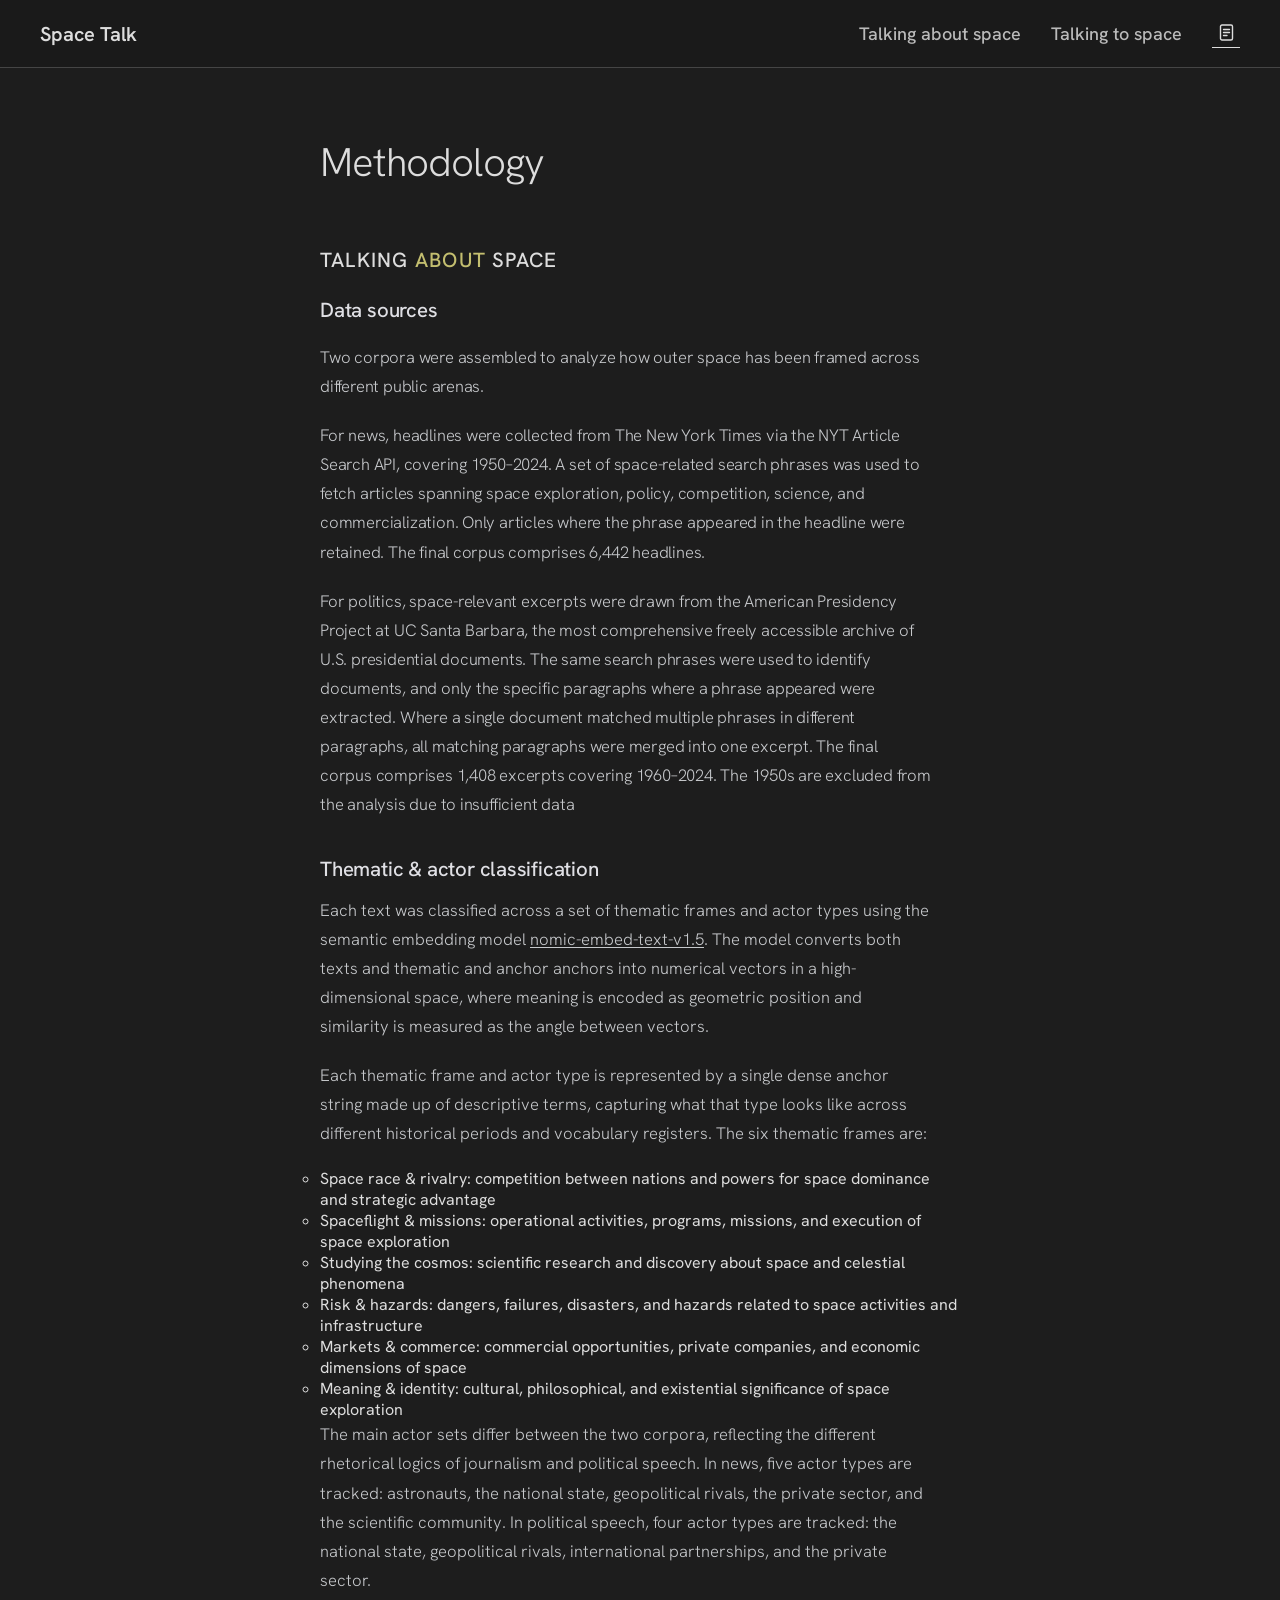
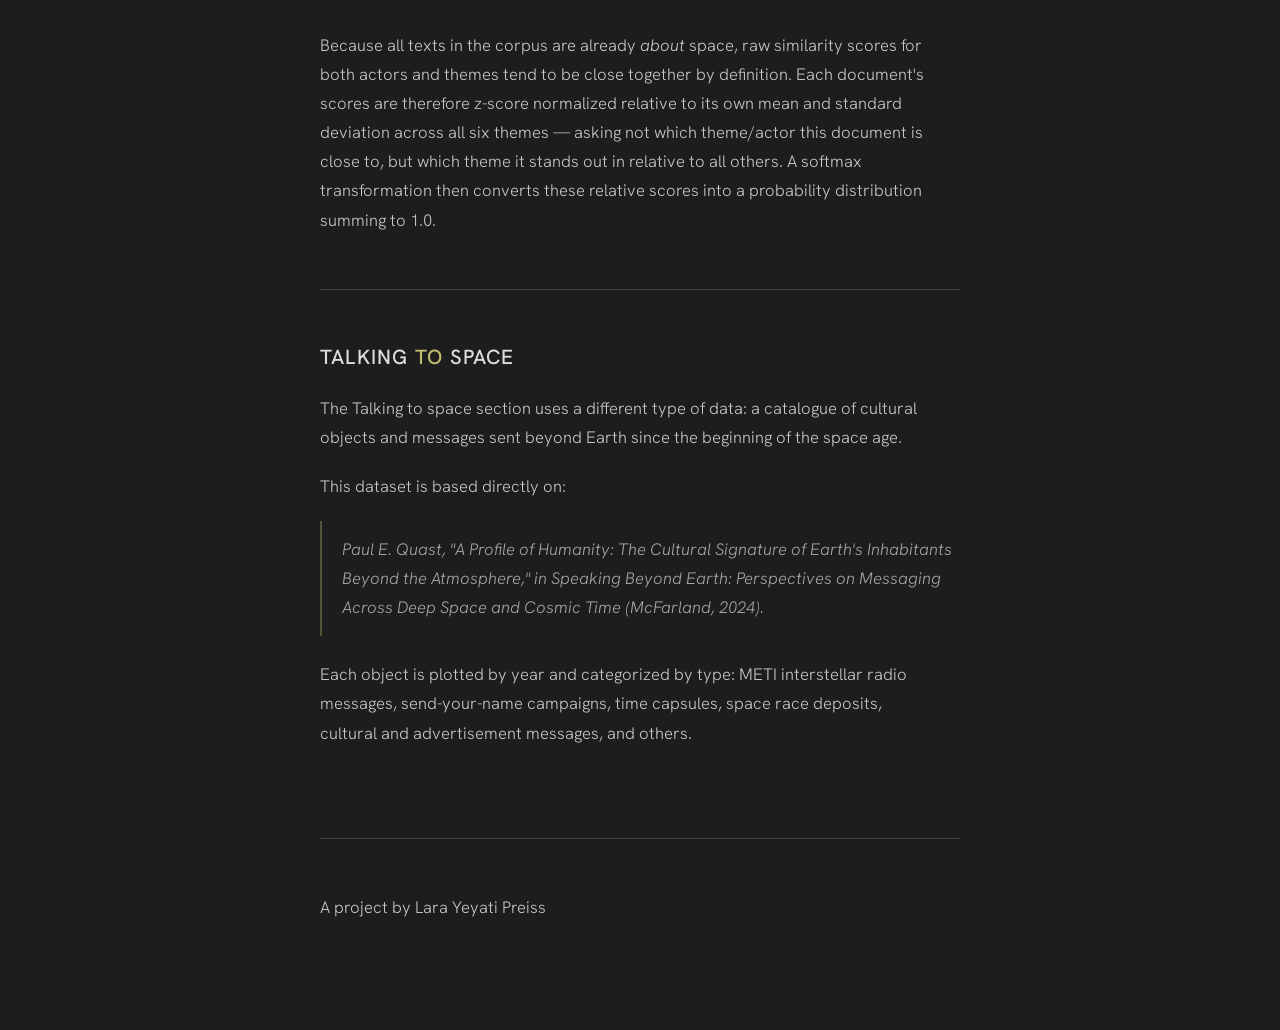
==== commit 526c586c: "themes in method + favicon" ====
--- a/methodology.html
+++ b/methodology.html
@@ -4,6 +4,11 @@
   <meta charset="UTF-8">
   <meta name="viewport" content="width=device-width, initial-scale=1.0">
   <title>Space Talk — Methodology</title>
+  <link rel="icon" href="images/favicon.png" type="image/png">
+  <meta property="og:title" content="Space Talk">
+  <meta property="og:description" content="Visualizing how outer space has been framed, addressed, and imagined over seven decades.">
+  <meta property="og:image" content="images/og-image.png">
+  <meta property="og:type" content="website">
   <link rel="stylesheet" href="styles.css">
 </head>
 <body class="tts-body">
@@ -34,7 +39,16 @@
     <div class="method-subsection">
       <h3 class="method-subsection-title">Thematic & actor classification</h3>
       <p>Each text was classified across a set of thematic frames and actor types using the semantic embedding model <a href="https://huggingface.co/nomic-ai/nomic-embed-text-v1.5" target="_blank">nomic-embed-text-v1.5</a>. The model converts both texts and thematic and anchor anchors into numerical vectors in a high-dimensional space, where meaning is encoded as geometric position and similarity is measured as the angle between vectors.</p>
-      <p>Each thematic frame and actor type is represented by a single dense anchor string made up of descriptive terms, capturing what that type looks like across different historical periods and vocabulary registers. The six thematic frames are: Space race &amp; rivalry, Space operations &amp; missions, Studying the cosmos, Risk &amp; hazards, Markets &amp; commerce, and Meaning &amp; identity.</p>
+    <p>Each thematic frame and actor type is represented by a single dense anchor string made up of descriptive terms, capturing what that type looks like across different historical periods and vocabulary registers. The six thematic frames are:</p>
+    <ul class="method-themes">
+    <ul class="method-themes">
+      <li>Space race &amp; rivalry: competition between nations and powers for space dominance and strategic advantage</li>
+      <li>Spaceflight &amp; missions: operational activities, programs, missions, and execution of space exploration</li>
+      <li>Studying the cosmos: scientific research and discovery about space and celestial phenomena</li>
+      <li>Risk &amp; hazards: dangers, failures, disasters, and hazards related to space activities and infrastructure</li>
+      <li>Markets &amp; commerce: commercial opportunities, private companies, and economic dimensions of space</li>
+      <li>Meaning &amp; identity: cultural, philosophical, and existential significance of space exploration</li>
+    </ul>
       <p>The main actor sets differ between the two corpora, reflecting the different rhetorical logics of journalism and political speech. In news, five actor types are tracked: astronauts, the national state, geopolitical rivals, the private sector, and the scientific community. In political speech, four actor types are tracked: the national state, geopolitical rivals, international partnerships, and the private sector.</p>
     </div>
       <p>Because all texts in the corpus are already <em>about</em> space, raw similarity scores for both actors and themes tend to be close together by definition. Each document's scores are therefore z-score normalized relative to its own mean and standard deviation across all six themes — asking not which theme/actor this document is close to, but which theme it stands out in relative to all others. A softmax transformation then converts these relative scores into a probability distribution summing to 1.0.</p>
--- a/styles.css
+++ b/styles.css
@@ -29,17 +29,6 @@
 
 body.tts-body {
   overflow-x: visible;
-}
-
-/* ══════════════════════════════════════════════════════
-   GLOBAL GRAIN TEXTURE — talking about / talking to space
-   Mirrors the landing-hero::before approach exactly:
-   filter applied to a solid bg-coloured layer at fixed opacity.
-   The SVG filter is defined inline in each HTML file as #page-grain.
-   ══════════════════════════════════════════════════════ */
-body.tas-body::after,
-body.tts-body::after {
-  display: none;
 }
 
 /* ══════════════════════════════════════════════════════
@@ -145,53 +134,18 @@
     right: 8px;
   }
 }
-.nav-dropdown {
-  position: relative;
-}
-.nav-dropdown-trigger {
-  font-family: var(--font-main); font-size: 18px; font-weight: 500;
-  color: var(--c65); background: transparent; border: none;
-  cursor: pointer; padding: 0; transition: color 0.15s;
-  display: flex; align-items: center; gap: 5px; line-height: 1;
-  text-decoration: none; user-select: none;
-}
-.nav-dropdown-trigger:hover { color: var(--c0); }
-.nav-dropdown-trigger svg { opacity: 0.5; transition: opacity 0.15s, transform 0.15s; flex-shrink: 0; }
-.nav-dropdown:hover .nav-dropdown-trigger svg { opacity: 1; transform: rotate(180deg); }
-/* invisible bridge so the menu doesn't close when moving from trigger to menu */
-.nav-dropdown::after {
-  content: ''; position: absolute; top: 100%; left: -20px; right: -20px;
-  height: 16px;
-}
-.nav-dropdown-menu {
-  display: none; flex-direction: column;
-  position: absolute; top: calc(100% + 14px); right: 0;
-  background: #1e1e1e; border: 0.5px solid rgba(240,240,240,0.15);
-  min-width: 100px; z-index: 400;
-  box-shadow: 0 8px 32px rgba(0,0,0,0.50);
-}
-.nav-dropdown:hover .nav-dropdown-menu { display: flex; }
-.nav-dropdown-item {
-  font-family: var(--font-main); font-size: 15px; font-weight: 400;
-  color: var(--c65); text-decoration: none; padding: 9px 20px;
-  transition: color 0.12s, background 0.12s; white-space: nowrap;
-  display: block; text-align: center;
-}
-.nav-dropdown-item:hover { color: var(--c0); background: rgba(240,240,240,0.06); font-weight: 600; text-decoration: underline; text-underline-offset: 2px; }
-.nav-dropdown-item.active { color: var(--c0); font-weight: 600; }
 
 /* ══════════════════════════════════════════════════════
    PAGE WRAPPERS
    ══════════════════════════════════════════════════════ */
 .page     { padding: 36px 100px 80px; padding-top: calc(36px + var(--nav-h)); }
+body.tas-body .page.tas-page { padding-top: var(--nav-h); }
 
 /* Talking about space — column layout so the trends stage can grow with the viewport */
 /* `overflow-x: hidden` breaks `position: sticky` for descendants in Chromium; clip avoids horizontal scroll without that side effect. */
 body.tas-body {
   overflow-x: clip;
 }
-/* Shared page title; section charts have their own h2 + subtitle + controls */
-
 /* ── Unified chart title + subtitle — applies to both rank and bubble sections ── */
 .chart-title {
   font-family: var(--font-main);
@@ -212,8 +166,6 @@
   margin-bottom: 14px;
   min-height: 0;
 }
-/* Legacy aliases — keep old class names working */
-
 .rank-section {
   flex: 1 1 auto;
   min-height: 0;
@@ -258,14 +210,6 @@
     margin-bottom: 14px;
   }
 }
-/* Planets: pull bubble chart a touch closer to source selects (trends section unchanged) */
-
-/* (transition panel now uses .scrolly-pull directly — no wrapper needed) */
-
-/* Animate chart lines from left to right on initial load */
-/* (Animation is injected via injectTrendsAnimationCSS() in JS) */
-/* Do not redefine here - let the JS-injected animation take priority */
-
 /* Vertical decade grid lines: dashed style */
 .rank-svg line[class*="decade"],
 .rank-svg line[stroke-dasharray] {
@@ -302,19 +246,6 @@
   flex-direction: column;
   position: relative;
 }
-
-.bubble-filters-row {
-  display: flex;
-  align-items: center;
-  gap: 20px;
-  margin-bottom: 10px;
-}
-@media (min-width: 769px) {
-  .bubble-filters-row {
-    margin-bottom: 14px;
-  }
-}
-
 
 /* CTA row: single row that shows either overview CTA or back-button + drilldown CTA */
 .bubble-cta-row {
@@ -367,7 +298,6 @@
   color: inherit;
 }
 
-
 body.tas-body .bubble-section.drilldown-active .bubble-filters-cta-wrapper {
   position: relative;
 }
@@ -380,7 +310,6 @@
   flex-direction: column;
   margin-top: clamp(16px, 2vh, 40px); /* tighter top margin inside the sticky frame */
 }
-
 
 /* Standalone planets section when outside scrolly structure (after transition section) */
 .tas-page > .bubble-section {
@@ -424,7 +353,6 @@
    Row labels at x=12 inside SVG align with header above. */
 /* In overview mode (hidden), collapse completely to allow bubbles to move up */
 /* Theme/actor title: sized up; color set inline to match rank-chart stroke (lightenHex + TREND_CHART_LIGHTEN) */
-
 
 /* TTS: hero (full viewport) + viz screen (full viewport) + detail */
 .tts-page {
@@ -442,6 +370,8 @@
 body.tts-body .tts-page {
   padding-left: clamp(20px, 4vw, 72px);
   padding-right: clamp(20px, 4vw, 72px);
+  /* Remove the 22px extra offset so the scrolly starts flush against the nav */
+  padding-top: var(--nav-h);
   min-height: auto;
   width: 100%;
   min-width: 0;
@@ -453,10 +383,6 @@
   padding: 0;
   display: flex;
   flex-direction: column;
-}
-
-.tts-page #chart-wrap::after {
-  display: none;
 }
 
 /* Talking to space — first screen: title + intro
@@ -469,7 +395,7 @@
   margin-right: calc(-1 * clamp(20px, 4vw, 72px));
   min-width: 0;
   max-width: none;
-  min-height: calc(100svh - var(--nav-h) - 22px);
+  min-height: calc(100svh - var(--nav-h));
   display: flex;
   flex-direction: column;
   justify-content: center;
@@ -569,6 +495,12 @@
   }
 }
 
+/* Mobile-only line break in scrolly pull text */
+.mob-br { display: none; }
+@media (max-width: 900px) {
+  .mob-br { display: block; }
+}
+
 /* ══════════════════════════════════════════════════════
    PAGE-HERO / SCROLLY GRAIN TEXTURE
    On mobile: the .page-hero is shown directly.
@@ -661,7 +593,6 @@
   margin-right: -100px;
 }
 
-
 .scrolly-stack {
   display: grid;
   grid-template-columns: 1fr;
@@ -783,24 +714,18 @@
 .scrolly-sticky-inner[data-phase="voyager"] .scrolly-panel[data-panel="voyager"],
 .scrolly-sticky-inner[data-phase="arecibo"] .scrolly-panel[data-panel="arecibo"],
 .scrolly-sticky-inner[data-phase="abundance"] .scrolly-panel[data-panel="abundance"],
-.scrolly-sticky-inner[data-phase="projection"] .scrolly-panel[data-panel="projection"],
 .scrolly-sticky-inner[data-phase="frontier"] .scrolly-panel[data-panel="frontier"],
 .scrolly-sticky-inner[data-phase="race"] .scrolly-panel[data-panel="race"],
 .scrolly-sticky-inner[data-phase="risk"] .scrolly-panel[data-panel="risk"],
 .scrolly-sticky-inner[data-phase="market"] .scrolly-panel[data-panel="market"],
 .scrolly-sticky-inner[data-phase="protagonists"] .scrolly-panel[data-panel="protagonists"],
-.scrolly-sticky-inner[data-phase="discovery"] .scrolly-panel[data-panel="discovery"],
-.scrolly-sticky-inner[data-phase="rivalry"] .scrolly-panel[data-panel="rivalry"],
-.scrolly-sticky-inner[data-phase="summary"] .scrolly-panel[data-panel="summary"],
-.scrolly-sticky-inner[data-phase="trends"] .scrolly-panel[data-panel="trends"],
-.scrolly-sticky-inner[data-phase="planets"] .scrolly-panel[data-panel="planets"] {
+.scrolly-sticky-inner[data-phase="trends"] .scrolly-panel[data-panel="trends"] {
   opacity: 1;
   visibility: visible;
 }
 
 /* Chart panels must fill the sticky frame as a flex column so charts can size to available height */
-.scrolly-panel[data-panel="trends"],
-.scrolly-panel[data-panel="planets"] {
+.scrolly-panel[data-panel="trends"] {
   align-items: stretch;
   justify-content: flex-start;
   display: flex;
@@ -821,13 +746,8 @@
   visibility: visible;
 }
 
-/* "done" and "blank" phases: no panel visible.
-   "done" = zone 1 fade-out after protagonists.
-   "blank" = zone 2 intro before rank chart appears — keeps the sticky frame
-   invisible while the section first enters the viewport so the rank chart
-   switches in-place on scroll rather than rising from below. */
-.scrolly-sticky-inner[data-phase="done"] .scrolly-panel,
-.scrolly-sticky-inner[data-phase="blank"] .scrolly-panel {
+/* "done" phase: no panel visible */
+.scrolly-sticky-inner[data-phase="done"] .scrolly-panel {
   opacity: 0;
   visibility: hidden;
 }
@@ -923,17 +843,11 @@
   max-width: 100%;
 }
 
-.scrolly-split--img-right {
-  grid-template-columns: minmax(0, 1.05fr) minmax(0, 0.95fr);
-}
-
-
 .scrolly-col--img {
   display: flex;
   align-items: center;
   justify-content: center;
 }
-
 
 .scrolly-photo {
   max-width: min(320px, 100%);
@@ -943,14 +857,6 @@
   border-radius: 4px;
   filter: saturate(0.4) brightness(0.92);
 }
-
-.scrolly-bitmap {
-  width: 100%;
-  max-width: min(480px, 100%);
-  image-rendering: pixelated;
-  image-rendering: crisp-edges;
-}
-
 
 .scrolly-object-label {
   margin: 12px 0 0;
@@ -962,7 +868,6 @@
   text-align: left;
   opacity: 0.8;
 }
-
 
 .scrolly-body {
   margin: 0;
@@ -1013,9 +918,6 @@
   line-height: 1.3;
 }
 
-/* Standalone transition section: scrolls naturally from bottom up */
-
-
 .scrolly-progressive {
   text-align: left;
   display: flex;
@@ -1037,13 +939,10 @@
   max-width: clamp(280px, 50vw, 650px);
   max-height: 65vh;
   object-fit: contain;
-  opacity: 0.24;
+  opacity: 0.44;
   pointer-events: none;
   z-index: 100;
 }
-
-
-/* Invisible prefix that mirrors the width of "Across time, space has been a " */
 
 .scrolly-progressive .scrolly-pull {
   margin: 0;
@@ -1112,7 +1011,7 @@
   width: 100%;
   min-width: 0;
   max-width: 100%;
-  min-height: calc(100svh - var(--nav-h) - 22px);
+  min-height: calc(100svh - var(--nav-h));
   display: flex;
   flex-direction: column;
   align-items: stretch;
@@ -1306,8 +1205,6 @@
   transition: opacity 150ms ease;
 }
 
-/* Chart wrap no longer has reserved space — removed ::after pseudo-element */
-
 /* ══════════════════════════════════════════════════════
    TYPOGRAPHY — shared across pages
    ══════════════════════════════════════════════════════ */
@@ -1315,27 +1212,6 @@
   font-family: var(--font-main); font-size: clamp(36px, 4.6vw, 46px); font-weight: 300;
   line-height: 1; color: var(--c0); margin-bottom: 16px;
 }
-
-/* Subtitle — main descriptive line below h1, used on both pages */
-.page-subtitle {
-  font-family: var(--font-main);
-  font-size: 18px; font-weight: 400;
-  color: rgba(240,240,240,0.82);
-  line-height: 1.5;
-  min-height: 3em; /* prevents reflow when text changes length between views */
-}
-
-/* Caption — smaller, dimmer secondary line */
-.caption {
-  font-family: var(--font-main);
-  font-size: 15px; font-weight: 400;
-  color: rgba(240,240,240,0.55);
-  line-height: 1.5;
-  max-width: 80ch;
-  margin-bottom: 20px;
-}
-
-/* Helper text — subtle interaction prompt below subtitle */
 
 /* ══════════════════════════════════════════════════════
    TAS — sticky chrome band (title + controls)
@@ -1355,13 +1231,6 @@
   width: max-content;
   max-width: 100%;
   margin-bottom: 0;
-}
-
-#header-image-wrap { margin-bottom: 20px; }
-#header-img-col img {
-  width: 100%; height: auto;
-  object-fit: contain; object-position: right top;
-  display: block; opacity: 0.50;
 }
 
 /* ══════════════════════════════════════════════════════
@@ -1540,7 +1409,6 @@
   background: rgba(0, 0, 0, 0.28);
 }
 
-
 /* Inactive half: visible but clearly unavailable (WCAG: not relying on color alone — reduced contrast + no pointer + cursor + aria-disabled) */
 
 .filter-view.active             { color: #1a1a1a; background: #d4d4d4; border-color: #d4d4d4; font-weight: 600; }
@@ -1632,12 +1500,6 @@
   padding: 2px 0 6px 0;
 }
 
-/* Inside the scrolly sticky frame: planets section should not demand full viewport height */
-.scrolly-panel[data-panel="planets"] .bubble-section {
-  min-height: 0;
-  margin-top: clamp(8px, 1.5vh, 24px);
-}
-
 .rank-block {
   flex: 1 1 auto;
   min-height: 0;
@@ -1680,20 +1542,6 @@
   min-height: 2.75em;
 }
 
-/* Talking about space — keep both chart subtitles identical */
-.page-subtitle--rank,
-.page-subtitle--planets {
-  font-family: var(--font-main);
-  font-size: 20px;
-  line-height: 1.5;
-  color: rgba(240, 240, 240, 0.82);
-}
-.page-subtitle--planets.page-subtitle--planets--empty {
-  display: none;
-  min-height: 0;
-  margin: 0;
-}
-
 .page .bubble-header + #chart-wrap {
   margin-top: 12px;
 }
@@ -1702,7 +1550,6 @@
     margin-top: 18px;
   }
 }
-
 
 /* ══════════════════════════════════════════════════════
    TOOLTIP
@@ -1718,55 +1565,12 @@
 #tooltip .tt-body     { color: var(--c65); }
 
 /* ══════════════════════════════════════════════════════
-   SOURCE TEXT
-   ══════════════════════════════════════════════════════ */
-.source-text {
-  display: block; font-family: var(--font-main); font-size: 14px;
-  font-style: italic; color: var(--c50); line-height: 1.6; margin-top: 48px;
-}
-
-
-/* ══════════════════════════════════════════════════════
-   DETAIL PANEL (talking to space sidebar)
-   ══════════════════════════════════════════════════════ */
-#detail-panel {
-  display: block; position: fixed;
-  top: 0; right: 0; width: 360px; height: 100vh; max-height: 100vh;
-  background: transparent; border-left: none;
-  overflow-y: auto; z-index: 250;
-  /* When empty/transparent, don't block SVG interactions behind it */
-  pointer-events: none;
-}
-#detail-panel.visible {
-  background: #f4f2ee;
-  border-left: 1px solid rgba(0,0,0,0.12);
-  box-shadow: -6px 0 32px rgba(0,0,0,0.22);
-  pointer-events: auto;
-}
-
-.dp-close {
-  font-family: var(--font-mono); 
-  font-size: 11px; 
-  letter-spacing: 0.12em;
-  color: rgba(20,18,14,0.72); 
-  text-decoration: none; 
-  cursor: pointer; 
-  transition: color 0.15s;
-  white-space: nowrap;
-  flex: 0 0 auto;
-  padding: 0;
-  margin: 0;
-}
-
-
-/* ══════════════════════════════════════════════════════
    TALKING TO SPACE — legend + layout
    ══════════════════════════════════════════════════════ */
-/* .legend-chart-wrap legacy removed */
 
 .leg-title {
   font-family: var(--font-mono);
-  font-size: 11px;
+  font-size: 13px;
   letter-spacing: 0.14em;
   color: rgba(210,185,145,0.8);
   text-transform: uppercase;
@@ -1777,7 +1581,7 @@
 
 .leg-note {
   font-family: var(--font-mono);
-  font-size: 10px;
+  font-size: 11px;
   letter-spacing: 0.04em;
   color: var(--c35);
   text-transform: none;
@@ -1843,7 +1647,6 @@
   stroke: var(--c80) !important;
 }
 
-
 /* ══════════════════════════════════════════════════════
    TALKING TO SPACE — radial viz
    ══════════════════════════════════════════════════════ */
@@ -1855,23 +1658,6 @@
 /* ══════════════════════════════════════════════════════
    LANDING PAGE
    ══════════════════════════════════════════════════════ */
-.landing {
-  background: var(--bg);
-  position: relative;
-}
-.landing::before {
-  content: '';
-  position: absolute;
-  top: 0;
-  left: 0;
-  right: 0;
-  bottom: 0;
-  background-image: url("data:image/svg+xml,%3Csvg viewBox='0 0 400 400' xmlns='http://www.w3.org/2000/svg'%3E%3Cfilter id='grain'%3E%3CfeTurbulence type='fractalNoise' baseFrequency='0.5' numOctaves='8' seed='1'/%3E%3CfeColorMatrix type='saturate' values='0'/%3E%3C/filter%3E%3Crect width='400' height='400' fill='%23000' filter='url(%23grain)' opacity='0.03'/%3E%3C/svg%3E");
-  background-size: 200px 200px;
-  background-repeat: repeat;
-  pointer-events: none;
-  z-index: 1;
-}
 .landing-hero {
   position: relative;
   height: 100vh;
@@ -1899,6 +1685,8 @@
   display: flex;
   align-items: center;
   justify-content: space-between;
+  /* Shift entire component down slightly so it feels more centered in the below-nav space */
+  padding-top: clamp(24px, 4vh, 56px);
 }
 .landing-hero-content {
   position: relative;
@@ -1929,7 +1717,8 @@
 }
 .landing-hero-diagram {
   position: absolute;
-  top: 50%;
+  /* Shifted ~8% below center so diagram feels grounded rather than floating at exact midpoint */
+  top: calc(50% + clamp(20px, 4vh, 56px));
   right: 0;
   transform: translateY(-50%);
   width: clamp(380px, 36vw, 620px);
@@ -1941,7 +1730,7 @@
 }
 .landing-hero-circle {
   position: absolute;
-  top: 50%;
+  top: calc(50% + clamp(20px, 4vh, 56px));
   right: 0;
   transform: translateY(-50%);
   width: clamp(380px, 36vw, 620px);
@@ -1951,62 +1740,9 @@
   opacity: 0.4;
   pointer-events: none;
 }
-.landing-hero-planet {
-  position: absolute;
-  right: 10%;
-  top: 50%;
-  transform: translateY(-50%);
-  width: clamp(200px, 28vw, 420px);
-  height: clamp(200px, 28vw, 420px);
-  border-radius: 50%;
-  background-color: #cecea7;
-  z-index: 5;
-  box-shadow: inset 0 0 60px rgba(0, 0, 0, 0.3);
-  filter: url(#landing-grain);
-}
-.hero {
-  height: 100vh; display: flex; align-items: center;
-  justify-content: center; text-align: center; padding: 40px;
-  padding-top: calc(40px + var(--nav-h));
-}
-.hero h1 {
-  font-size: 100px; font-weight: 400; letter-spacing: -2px;
-  line-height: 1; margin: 0;
-}
-.across-line {
-  display: grid; grid-template-columns: subgrid; grid-column: 1 / -1;
-  font-family: var(--font-main); font-size: clamp(28px, 3.5vw, 44px);
-  font-weight: 300; line-height: 1.55; color: var(--c0);
-}
-.across-prefix, .across-word {
-  font-family: inherit; font-size: inherit; font-weight: inherit;
-  line-height: inherit; color: inherit; opacity: 0; transition: opacity 0.7s ease;
-}
-.across-line.visible .across-prefix,
-.across-line.visible .across-word { opacity: 1; }
-.cta-button {
-  display: flex; flex-direction: column; align-items: center;
-  background: transparent; border: none; color: var(--c0);
-  font-family: var(--font-main); font-size: 24px; font-weight: 500;
-  text-decoration: none; cursor: pointer; transition: opacity 0.3s; padding: 0;
-}
 @keyframes fadeInUp {
   from { opacity: 0; transform: translateY(40px); }
   to   { opacity: 1; transform: translateY(0); }
-}
-
-
-/* ══════════════════════════════════════════════════════
-   PAGE FOOTER — circular navigation link
-   ══════════════════════════════════════════════════════ */
-.tas-page-footer-link:hover {
-  color: var(--c0);
-}
-.tas-page-footer-link:hover .tas-page-footer-label em {
-  color: var(--accent-yellow);
-}
-.tas-page-footer-link:hover .tas-page-footer-arrow {
-  transform: translateX(6px);
 }
 
 /* ══════════════════════════════════════════════════════
@@ -2118,7 +1854,6 @@
   letter-spacing: -0.01em;
 }
 
-
 .landing-intro-line--echo {
   font-style: normal;
 }
@@ -2243,9 +1978,9 @@
     gap: 16px;
   }
   .landing-entry-card {
-    flex-direction: row;
+    flex-direction: column;
     align-items: center;
-    text-align: left;
+    text-align: center;
     padding: 20px;
   }
   .landing-entry-card-icon {
@@ -2254,14 +1989,13 @@
     flex-shrink: 0;
   }
   .landing-entry-card-body {
-    align-items: flex-start;
-    text-align: left;
+    align-items: center;
+    text-align: center;
   }
   .landing-entry-card-desc {
     max-width: 100%;
   }
 }
-
 
 /* ══════════════════════════════════════════════════════
    SAMPLE LIST ITEMS
@@ -2318,9 +2052,12 @@
 }
 .sm-close {
   background: none; border: none; cursor: pointer;
-  font-family: var(--font-mono); font-size: 10px;
-  letter-spacing: 0.12em; color: rgba(20,20,20,0.85);
+  font-family: var(--font-mono); font-size: 18px;
+  color: rgba(20,20,20,0.85);
   padding: 0; transition: color 0.15s;
+  flex-shrink: 0; line-height: 1;
+  display: flex; align-items: center; justify-content: center;
+  width: 20px; height: 20px;
 }
 .sm-close:hover { color: #111; }
 
@@ -2409,150 +2146,10 @@
   border-top: 0.5px solid rgba(200,210,220,0.08);
 }
 
-
 /* ══════════════════════════════════════════════════════
    TALKING TO SPACE — legend + layout
    ══════════════════════════════════════════════════════ */
-/* .tts-legend-chart-wrap legacy removed */
-
-.tts-leg-title {
-  font-family: var(--font-mono);
-  font-size: 11px;
-  letter-spacing: 0.14em;
-  color: rgba(210,185,145,0.8);
-  text-transform: uppercase;
-  margin-bottom: 4px;
-  user-select: none;
-  white-space: nowrap;
-}
-
-.tts-leg-note {
-  font-family: var(--font-mono);
-  font-size: 10px;
-  letter-spacing: 0.04em;
-  color: var(--c35);
-  text-transform: none;
-  margin-top: 12px;
-  user-select: none;
-  line-height: 1.45;
-  font-style: italic;
-}
-
-.tts-leg-row {
-  display: flex;
-  align-items: center;
-  gap: 6px;
-  padding: 2px 0;
-  transition: opacity 0.12s;
-  white-space: nowrap;
-}
-
-.tts-leg-arc {
-  flex-shrink: 0;
-  display: block;
-  width: 18px;
-  height: 12px;
-}
-
-.tts-leg-label {
-  font-family: var(--font-mono);
-  font-size: 15px;
-  letter-spacing: 0.02em;
-  color: var(--c65);
-  text-transform: none;
-  line-height: 1.15;
-  transition: color 0.12s;
-  user-select: none;
-  white-space: nowrap;
-  cursor: pointer;
-}
-
-.tts-leg-row.tts-leg-hover .tts-leg-label {
-  color: var(--c80);
-}
-
-.tts-leg-row.tts-leg-active .tts-leg-label {
-  color: rgba(232,232,232,0.96);
-}
-.tts-leg-row.tts-leg-active .tts-leg-arc path {
-  stroke: rgba(220,192,140,0.85) !important;
-}
-
-.tts-leg-row.tts-leg-dimmed .tts-leg-label {
-  color: rgba(232,232,232,0.18);
-}
-.tts-leg-row.tts-leg-dimmed .tts-leg-arc path {
-  stroke: rgba(200,215,228,0.10) !important;
-}
-
-/* Arc icon: match label color and thinner */
-.tts-leg-arc path {
-  stroke: rgba(210,185,145,0.8) !important;
-  stroke-width: 0.65 !important;
-}
-.tts-leg-row.tts-leg-hover .tts-leg-arc path {
-  stroke: var(--c80) !important;
-}
-
-/* ══════════════════════════════════════════════════════
-   DECADE PAGES
-   ══════════════════════════════════════════════════════ */
-
-.back-link-decade { font-family: var(--font-mono); font-size: 13px; letter-spacing: 0.06em; margin-bottom: 8px; }
-.back-link-decade a { color: var(--c50); text-decoration: none; transition: color 0.15s; }
-.back-link-decade a:hover { color: var(--c0); }
-
-.headline-source {
-  font-family: var(--font-mono); font-size: 10px; color: var(--c35);
-  margin-top: 8px; font-weight: normal; letter-spacing: 0.08em; text-transform: uppercase;
-}
-
-/* ── Words + docs section ── */
-
-
-/* Format tabs — same style as filter-source (NEWS · POLITICS) */
-.format-selector {
-  display: flex; align-items: center; gap: 0; margin-bottom: 22px;
-}
-.format-selector-in {
-  font-family: var(--font-mono); font-size: 15px; font-weight: 500;
-  color: var(--c50); letter-spacing: 0.06em; margin-right: 14px;
-  user-select: none; padding: 0 0 2px;
-}
-.format-btn {
-  font-family: var(--font-mono); font-size: 16px; font-weight: 500;
-  letter-spacing: 0.09em; color: var(--c50);
-  cursor: pointer; padding: 0 0 2px;
-  border: none; border-bottom: 1.5px solid transparent;
-  background: transparent; transition: all 0.15s;
-}
-.format-sep-dot {
-  font-size: 16px; font-weight: 500; color: var(--c35);
-  margin: 0 8px; line-height: 1; display: inline-flex; align-items: center;
-  padding-bottom: 2px; user-select: none;
-}
-.format-btn.active            { color: var(--c0); border-bottom-color: var(--c0); font-weight: 600; }
-.format-btn:hover:not(.active){ color: var(--c80); }
-
-/* Term ranking list */
-.word-row-rank {
-  font-family: var(--font-mono); font-size: 11px; color: var(--c35);
-  letter-spacing: 0.06em; line-height: 1;
-}
-.word-row-term {
-  font-family: var(--font-mono); font-size: 13px; color: var(--c65);
-  line-height: 1; transition: color 0.15s;
-}
-.word-row-bar-wrap {
-  height: 4px; background: rgba(240,240,240,0.10); border-radius: 2px; overflow: hidden;
-}
-.word-row-bar-fill {
-  height: 100%; background: rgba(240,240,240,0.55); border-radius: 2px;
-  transition: width 0.3s ease;
-}
-
-/* Docs panel — inline, full sm-dialog structure but not a modal */
-
+/* ── highlight in samples modal ── */
 /* highlight in docs */
 .highlight { background: rgba(184,150,46,0.28); color: var(--c0); font-weight: 600; padding: 0 1px; }
 
@@ -2580,7 +2177,6 @@
 .objects-title   { font-family: var(--font-mono); font-size: 10px; text-transform: uppercase; letter-spacing: 0.14em; color: var(--c35); }
 .objects-count   { font-family: var(--font-mono); font-size: 12px; color: var(--c50); }
 
-
 /* ── Object cards — light panel, same palette as detail-panel ── */
 .object-card {
   flex: 0 0 256px; background: #f4f2ee;
@@ -2732,7 +2328,7 @@
   font-family: var(--font-mono);
   font-size: 7.5px;
   letter-spacing: 0.16em;
-  color: rgba(20,20,20,0.75);
+  color: rgba(20,20,20,0.80);
   text-transform: uppercase;
   flex: 1;
   line-height: 1.2;
@@ -2744,8 +2340,8 @@
   border: none;
   cursor: pointer;
   font-family: var(--font-mono);
-  font-size: 14px;
-  color: rgba(200,210,220,0.40);
+  font-size: 16px;
+  color: rgba(200,210,220,0.80);
   padding: 0;
   flex-shrink: 0;
   transition: color 0.12s;
@@ -2760,7 +2356,7 @@
 
 /* Close button — light variant (inside expanded panel) */
 .inline-card-expanded .oc-close {
-  color: rgba(20,20,20,0.60);
+  color: rgba(20,20,20,0.80);
 }
 .inline-card-expanded .oc-close:hover { color: rgba(20,20,20,0.88); }
 
@@ -2920,67 +2516,6 @@
   border-top: 0.5px solid rgba(200,210,220,0.2);
 }
 
-
-/* ══════════════════════════════════════════════════════
-   PAGE FOOTER — circular navigation link
-   ══════════════════════════════════════════════════════ */
-.tas-page-footer {
-  padding: clamp(40px, 8vh, 80px) clamp(20px, 4vw, 100px) clamp(48px, 7vh, 80px);
-  display: flex;
-  align-items: flex-start;
-  justify-content: flex-end;
-}
-.tas-page-footer-link {
-  display: inline-flex;
-  align-items: baseline;
-  gap: 12px;
-  text-decoration: none;
-  color: var(--c65);
-  transition: color 0.18s ease;
-}
-.tas-page-footer-link:hover {
-  color: var(--c0);
-}
-.tas-page-footer-label {
-  font-family: var(--font-main);
-  font-size: clamp(16px, 1.6vw, 22px);
-  font-weight: 300;
-  letter-spacing: -0.01em;
-  line-height: 1.1;
-}
-.tas-page-footer-label em {
-  font-style: italic;
-  color: var(--accent-yellow);
-}
-.tas-page-footer-link:hover .tas-page-footer-label em {
-  color: var(--accent-yellow);
-}
-.tas-page-footer-arrow {
-  font-family: var(--font-main);
-  font-size: clamp(16px, 1.6vw, 22px);
-  font-weight: 300;
-  line-height: 1.1;
-  transition: transform 0.18s ease;
-}
-.tas-page-footer-link:hover .tas-page-footer-arrow {
-  transform: translateX(6px);
-}
-
-
-/* ══════════════════════════════════════════════════════
-   MOBILE RESPONSIVE: INLINE CARD / TTS
-   ══════════════════════════════════════════════════════ */
-
-
-/* ══════════════════════════════════════════════════════
-   MOBILE ≤ 768px
-   ══════════════════════════════════════════════════════ */
-
-
-/* ══════════════════════════════════════════════════════
-   SCROLL INDICATOR — animated down chevron on hero lede
-   ══════════════════════════════════════════════════════ */
-
 /* ── METHODOLOGY PAGE ────────────────────────────────────────────────────── */
 
 .method-page {
@@ -3091,19 +2626,19 @@
   .landing-hero-content { position: relative; z-index: 2; max-width: 100%; }
   .landing-hero h1 { font-size: clamp(44px, 13vw, 72px); letter-spacing: -1px; padding-left: 0; margin-bottom: 0.2em; }
   .landing-subtitle { font-size: clamp(16px, 4.5vw, 22px); padding-left: 0; max-width: 90%; margin-bottom: 0; }
-  /* Diagram flows below title in document flow instead of being an absolute background */
+  /* Diagram overlays circle in same position as desktop */
   .landing-hero-diagram,
-  .landing-hero-circle { position: relative; top: auto; right: auto; transform: none; width: min(300px, 80vw); height: min(300px, 80vw); margin: 16px auto 0; opacity: 0.65; }
+  .landing-hero-circle { position: absolute; top: 50%; right: 50%; transform: translate(50%, -50%); width: min(300px, 80vw); height: min(300px, 80vw); margin: 0; opacity: 0.65; }
 
   /* ── PAGE HEROES (TAS + TTS) ──────────────────────────────────────────── */
-  .page-hero { min-height: 0; width: 100%; margin-left: 0; margin-right: 0; padding: 0; }
-  .tts-page .page-hero { min-height: 0; height: auto; }
-  .hero-container { grid-template-columns: 1fr; gap: clamp(12px, 3vw, 20px); padding: clamp(20px, 4vh, 36px) clamp(20px, 5vw, 36px); }
+  .page-hero { min-height: 0; width: calc(100% + 2 * 20px); margin-left: -20px; margin-right: -20px; padding: 0; height: 100svh; }
+  .tts-page .page-hero { min-height: 0; height: 100svh; width: calc(100% + 2 * 20px); margin-left: -20px; margin-right: -20px; }
+  .hero-container { grid-template-columns: 1fr; gap: clamp(12px, 3vw, 20px); padding: clamp(20px, 4vh, 36px) clamp(20px, 5vw, 36px); height: 100%; }
   .hero-inner h1 { font-size: clamp(32px, 9vw, 52px); margin-bottom: 0.4em; }
   .page-intro { font-size: clamp(15px, 4vw, 18px); max-width: 100%; }
   /* Hero image: visible on mobile, small, positioned below text */
   .hero-image-wrap { justify-content: center; order: 2; }
-  .hero-image { opacity: 1; height: auto; max-height: min(36vw, 160px); width: auto; max-width: 100%; }
+  .hero-image { opacity: 1; height: auto; max-height: min(48vw, 240px); width: auto; max-width: 100%; }
 
   /* ── SCROLLY: convert sticky to normal vertical flow ──────────────────── */
   #scrolly, #tas-charts-scrolly { display: block; }
@@ -3129,7 +2664,7 @@
   #scrolly .scrolly-panel[data-panel="market"]   { margin-bottom: clamp(16px, 3vh, 28px); }
   .scrolly-progressive { padding: 0; }
   .scrolly-progressive .scrolly-pull { font-size: clamp(17px, 4.5vw, 22px); line-height: 1.4; }
-  .scrolly-headlines-image { display: none; }
+  body.tts-body .scrolly-headlines-image { display: none; }
 
   /* Protagonists panel */
   #scrolly .scrolly-panel[data-panel="protagonists"] { padding: clamp(16px, 3vh, 32px) 0; }
@@ -3141,7 +2676,6 @@
 
   /* ── TTS SCROLLY PANELS ───────────────────────────────────────────────── */
   .scrolly-split { grid-template-columns: 1fr; gap: clamp(16px, 3vh, 24px); }
-  .scrolly-split--img-right { grid-template-columns: 1fr; }
   .scrolly-col--img { order: -1; }
   .scrolly-photo { max-width: min(280px, 75vw); max-height: min(45vh, 320px); }
 
@@ -3196,10 +2730,25 @@
   /* ── TTS MOBILE ACCORDION ─────────────────────────────────────────────── */
   .mob-root { width: 100%; padding: 0 0 28px; }
   .mob-mode { display: flex; align-items: center; gap: 0; margin-bottom: 26px; width: fit-content; }
-  .mob-mode-btn { flex: 0 1 auto; font-family: var(--font-mono); font-size: 13px; font-weight: 500; letter-spacing: 0.06em; color: rgba(240,240,240,0.80); padding: 6px 13px; border: 1px solid rgba(240,240,240,0.42); background: transparent; cursor: pointer; -webkit-tap-highlight-color: transparent; transition: color 0.15s, background 0.15s; }
-  .mob-mode-btn:first-child { border-radius: 20px 0 0 20px; }
-  .mob-mode-btn + .mob-mode-btn { border-left: none; margin-left: -1px; border-radius: 0 20px 20px 0; }
-  .mob-mode-btn.active { color: #1a1a1a; background: #d4d4d4; border-color: #d4d4d4; font-weight: 600; }
+  .mob-mode-btn {
+    flex: 0 0 auto; appearance: none; -webkit-appearance: none;
+    font-family: var(--font-mono); font-size: 13px; font-weight: 500;
+    letter-spacing: 0.06em; color: rgba(240,240,240,0.92);
+    padding: 8px 14px; margin: 0;
+    border: 1px solid rgba(255,255,255,0.58); background: transparent;
+    cursor: pointer; -webkit-tap-highlight-color: transparent;
+    white-space: nowrap; box-sizing: border-box; position: relative;
+    -webkit-font-smoothing: antialiased;
+  }
+  .mob-mode-btn:first-child { border-radius: 13px 0 0 13px; border-right: none; }
+  .mob-mode-btn + .mob-mode-btn { border-radius: 0 13px 13px 0; border-left: none; margin-left: -1px; }
+  .mob-mode-btn + .mob-mode-btn::before {
+    content: ''; position: absolute; left: 0; top: 0; bottom: 0;
+    width: 1px; background: rgba(255,255,255,0.72); pointer-events: none; z-index: 2;
+  }
+  .mob-mode-btn.active { background: #d1d1d1; border-color: #d1d1d1; color: #0a0a0a; font-weight: 600; }
+  .mob-mode-btn.active + .mob-mode-btn::before { background: rgba(0,0,0,0.28); }
+  .mob-mode-btn:not(.active):hover { color: #f2f2f2; border-color: rgba(255,255,255,0.72); }
   .mob-accordions { display: flex; flex-direction: column; gap: 0; }
   .mob-group { border-bottom: 0.5px solid rgba(240,240,240,0.08); }
   .mob-group summary { list-style: none; cursor: pointer; padding: 14px 0 12px; -webkit-tap-highlight-color: transparent; }
@@ -3244,4 +2793,321 @@
   .page-footer-nav { padding: clamp(24px, 4vh, 40px) 20px; }
   .back-link { font-size: 13px; }
 
-} /* end @media (max-width: 900px) */+} /* end @media (max-width: 900px) */
+
+/* ══════════════════════════════════════════════════════════════════════════
+   MOBILE SUPPLEMENT — single definitive block.
+   ══════════════════════════════════════════════════════════════════════════ */
+@media (max-width: 900px) {
+
+  /* ══ LANDING ══ */
+  .landing-hero {
+    height: 100svh; min-height: 100svh; box-sizing: border-box;
+    padding: calc(var(--nav-h) + 56px) 34px 0;
+    display: flex; flex-direction: column; align-items: stretch; overflow: hidden;
+  }
+  .landing-hero-component {
+    display: flex; flex-direction: column; align-items: center;
+    justify-content: flex-start; width: 100%; flex: 1; position: relative;
+    padding-top: 0;
+  }
+  .landing-hero-content {
+    width: 100%; flex: 0 0 auto; text-align: left; position: relative; z-index: 2;
+    padding-bottom: clamp(20px, 4vh, 36px);
+  }
+  .landing-hero h1 {
+    font-size: 50px; letter-spacing: -1.5px;
+    padding-left: 0; margin-bottom: 0.4em; line-height: 1;
+  }
+  .landing-subtitle {
+    font-size: 20px; padding-left: 0;
+    max-width: 100%; margin-bottom: 10px; line-height: 1.35;
+  }
+  .landing-hero-diagram {
+    position: relative !important; top: auto !important; right: auto !important;
+    transform: none !important; width: min(72vw, 290px); height: min(72vw, 290px);
+    margin: 0 auto; display: block; flex-shrink: 0; opacity: 0.80;
+  }
+  .landing-hero-circle {
+    position: relative !important; top: auto !important; right: auto !important;
+    transform: none !important; width: min(72vw, 290px); height: min(72vw, 290px);
+    margin-top: calc(-1 * min(72vw, 290px)); margin-left: auto; margin-right: auto;
+    display: block; flex-shrink: 0; opacity: 0.45;
+  }
+  .landing-intro { padding-left: 24px !important; padding-right: 24px !important; }
+
+  /* Both page heroes hidden on mobile — scrolly intro panels are the heroes */
+  body.tts-body .tts-page .page-hero { display: none !important; }
+
+  /* ══ TAS NAV OVERFLOW FIX ══ */
+  body.tas-body #scrolly {
+    width: calc(100% + 40px) !important;
+    margin-left: -20px !important; margin-right: -20px !important;
+  }
+
+  /* ══ TAS SCROLLY ZONE 1 ══ */
+  body.tas-body #scrolly .scrolly-rail { display: flex !important; }
+  body.tas-body #scrolly .scrolly-stack {
+    display: grid !important; grid-template-columns: 1fr; grid-template-rows: 1fr;
+  }
+  body.tas-body #scrolly .scrolly-sticky {
+    position: sticky !important; top: var(--nav-h) !important;
+    height: calc(100svh - var(--nav-h)) !important;
+    min-height: calc(100svh - var(--nav-h)) !important;
+    max-height: calc(100svh - var(--nav-h)) !important;
+    width: 100% !important; display: flex !important; align-items: stretch;
+  }
+  body.tas-body #scrolly .scrolly-sticky-inner {
+    position: relative !important; width: 100% !important;
+    max-width: 100% !important; padding: 0 !important;
+    box-sizing: border-box; flex: 1; min-height: 0; overflow: hidden; height: auto !important;
+  }
+  body.tas-body #scrolly .scrolly-panel {
+    position: absolute !important; inset: 0;
+    opacity: 0 !important; visibility: hidden !important;
+    transition: opacity 0.22s ease, visibility 0.22s ease !important;
+    padding-left: 28px !important; padding-right: 28px !important;
+    display: flex !important; height: auto; max-height: 100%; margin-bottom: 0 !important;
+  }
+  body.tas-body #scrolly .scrolly-sticky-inner[data-phase="intro"]        .scrolly-panel[data-panel="intro"],
+  body.tas-body #scrolly .scrolly-sticky-inner[data-phase="frontier"]     .scrolly-panel[data-panel="frontier"],
+  body.tas-body #scrolly .scrolly-sticky-inner[data-phase="race"]         .scrolly-panel[data-panel="race"],
+  body.tas-body #scrolly .scrolly-sticky-inner[data-phase="risk"]         .scrolly-panel[data-panel="risk"],
+  body.tas-body #scrolly .scrolly-sticky-inner[data-phase="market"]       .scrolly-panel[data-panel="market"],
+  body.tas-body #scrolly .scrolly-sticky-inner[data-phase="protagonists"] .scrolly-panel[data-panel="protagonists"] {
+    opacity: 1 !important; visibility: visible !important;
+  }
+  body.tas-body #scrolly .scrolly-sticky-inner[data-phase="curtain"] .scrolly-panel[data-panel="protagonists"] {
+    opacity: 0.22 !important; visibility: visible !important;
+  }
+  body.tas-body #scrolly .scrolly-sticky-inner[data-phase="done"] .scrolly-panel {
+    opacity: 0 !important; visibility: hidden !important;
+  }
+  /* TAS mobile hero: hide the static page-hero, use scrolly intro panel instead (same as TTS) */
+  body.tas-body .page.tas-page > .page-hero { display: none !important; }
+  /* Restore display on scrolly intro panel (overrides the block inherited from desktop rule) */
+  body.tas-body #scrolly .scrolly-panel[data-panel="intro"] { display: flex !important; }
+  body.tas-body #scrolly .scrolly-track[data-scrolly-phase="intro"] { min-height: 100svh !important; }
+
+  /* Theme panels: column, sentence then image */
+  body.tas-body #scrolly .scrolly-panel[data-panel="frontier"],
+  body.tas-body #scrolly .scrolly-panel[data-panel="race"],
+  body.tas-body #scrolly .scrolly-panel[data-panel="risk"],
+  body.tas-body #scrolly .scrolly-panel[data-panel="market"] {
+    flex-direction: column !important; align-items: flex-start !important;
+    justify-content: flex-start !important;
+    /* generous top padding — pushes "Across time" down the screen */
+    padding-top: clamp(48px, 11vh, 80px) !important;
+    padding-bottom: 0 !important; gap: 0; overflow: hidden;
+    /* Neutralize any generic mobile margin overrides so all panels sit at the same position */
+    margin-top: 0 !important; margin-bottom: 0 !important;
+  }
+
+  /* "Across time, [line break] space has been a [yellow word]"
+     We want exactly 2 lines: "Across time," on line 1, "space has been a [word]" on line 2.
+     The text is: "Across time, space has been a " + <span>frontier</span>
+     max-width of ~6em forces "Across time," to wrap but "space has been a" fits on next line.
+     At 26px: 6em ≈ 156px. "Across time," ≈ 7 chars × ~13px = ~91px. So it wraps after comma. */
+  body.tas-body #scrolly .scrolly-progressive { width: 100%; flex-shrink: 0; }
+  body.tas-body #scrolly .scrolly-progressive .scrolly-pull {
+    font-size: clamp(22px, 6vw, 30px) !important; font-weight: 300;
+    line-height: 1.3; padding: 0 !important; white-space: normal; display: block; margin-bottom: 0;}
+  /* Yellow word: inline (NOT block) so it stays on the same line as "space has been a" */
+  body.tas-body #scrolly .scrolly-progressive .scrolly-pull .accent {
+    display: inline !important;
+  }
+
+  body.tas-body #scrolly .scrolly-headlines-image {
+    display: block !important; position: static !important;
+    top: auto !important; right: auto !important; transform: none !important;
+    width: 100%; max-width: 100%; flex: 1 1 auto; min-height: clamp(180px, 38vh, 340px); max-height: none;
+    object-fit: contain; object-position: center center;
+    opacity: 0.38; pointer-events: none;
+    margin-top: clamp(16px, 3vh, 28px);
+  }
+
+  /* Protagonists/scrolly-lines: center vertically */
+  body.tas-body #scrolly .scrolly-panel[data-panel="protagonists"] {
+    align-items: flex-start !important; justify-content: flex-start !important;
+    padding-top: 0 !important;
+  }
+  body.tas-body #scrolly .scrolly-panel[data-panel="protagonists"] .scrolly-lines {
+    margin-top: auto !important; margin-bottom: auto !important;
+  }
+  body.tas-body #scrolly .scrolly-panel[data-panel="protagonists"] .scrolly-pull {
+    font-size: clamp(20px, 5.5vw, 28px) !important; line-height: 1.3; padding: 0 !important;
+  }
+  body.tas-body #scrolly .scrolly-line--protagonists { opacity: 1 !important; transform: none !important; }
+
+  /* ══ TTS SCROLLY ══ */
+  body.tts-body #scrolly {
+    display: block !important;
+    width: calc(100% + 40px) !important;
+    margin-left: -20px !important; margin-right: -20px !important;
+    overflow-x: clip !important;
+  }
+  body.tts-body #scrolly .scrolly-rail { display: flex !important; }
+  body.tts-body #scrolly .scrolly-stack {
+    display: grid !important; grid-template-columns: 1fr; grid-template-rows: 1fr;
+  }
+  body.tts-body #scrolly .scrolly-sticky {
+    position: sticky !important; top: var(--nav-h) !important;
+    height: calc(100svh - var(--nav-h)) !important;
+    min-height: calc(100svh - var(--nav-h)) !important;
+    max-height: calc(100svh - var(--nav-h)) !important;
+    width: 100% !important; display: flex !important; align-items: stretch;
+  }
+  body.tts-body #scrolly .scrolly-sticky-inner {
+    position: relative !important; width: 100% !important; max-width: 100% !important;
+    padding: 0 !important;
+    box-sizing: border-box; flex: 1; min-height: 0; overflow: visible; height: auto !important;
+  }
+  body.tts-body #scrolly .scrolly-panel {
+    position: absolute !important; inset: 0;
+    opacity: 0 !important; visibility: hidden !important;
+    transition: opacity 0.22s ease, visibility 0.22s ease !important;
+    padding-left: 28px !important; padding-right: 28px !important;
+    display: flex !important; height: auto; max-height: 100%; margin-bottom: 0 !important;
+  }
+  body.tts-body #scrolly .scrolly-sticky-inner[data-phase="intro"]     .scrolly-panel[data-panel="intro"],
+  body.tts-body #scrolly .scrolly-sticky-inner[data-phase="pioneer"]   .scrolly-panel[data-panel="pioneer"],
+  body.tts-body #scrolly .scrolly-sticky-inner[data-phase="arecibo"]   .scrolly-panel[data-panel="arecibo"],
+  body.tts-body #scrolly .scrolly-sticky-inner[data-phase="voyager"]   .scrolly-panel[data-panel="voyager"],
+  body.tts-body #scrolly .scrolly-sticky-inner[data-phase="abundance"] .scrolly-panel[data-panel="abundance"] {
+    opacity: 1 !important; visibility: visible !important;
+  }
+  body.tts-body #scrolly .scrolly-sticky-inner[data-phase="curtain"] .scrolly-panel[data-panel="abundance"] {
+    opacity: 0.22 !important; visibility: visible !important;
+  }
+  body.tts-body #scrolly .scrolly-sticky-inner[data-phase="done"] .scrolly-panel {
+    opacity: 0 !important; visibility: hidden !important;
+  }
+  /* TTS intro panel = hero: title top, image bottom-right, same as TAS page-hero */
+  body.tts-body #scrolly .scrolly-panel[data-panel="intro"] {
+    flex-direction: column !important;
+    align-items: flex-start !important; justify-content: flex-start !important;
+    padding-top: 56px !important;
+    overflow: hidden; position: relative;
+  }
+  body.tts-body #scrolly .scrolly-intro-block {
+    flex: 0 0 auto; display: flex; flex-direction: column;
+    gap: clamp(14px, 2.5vh, 22px); width: 100%; min-height: 0; position: relative; z-index: 1;
+  }
+  body.tts-body #scrolly .scrolly-display-title {
+    font-size: clamp(32px, 9vw, 52px); white-space: nowrap;
+  }
+  body.tts-body #scrolly .scrolly-lede { font-size: clamp(16px, 4.3vw, 19px); line-height: 1.5; max-width: 100%; }
+  body.tts-body #scrolly .scrolly-intro-image {
+    display: block !important; position: absolute !important;
+    top: 32% !important; bottom: 0; right: -4vw; transform: none !important;
+    pointer-events: none; z-index: 0; overflow: hidden;
+  }
+  body.tts-body #scrolly .scrolly-intro-image img {
+    height: min(110vw, 600px); width: auto; opacity: 0.09;
+    mix-blend-mode: screen; object-fit: contain; object-position: top right;
+  }
+  /* TAS intro panel = hero: identical layout to TTS intro panel */
+  body.tas-body #scrolly .scrolly-panel[data-panel="intro"] {
+    flex-direction: column !important;
+    align-items: flex-start !important; justify-content: flex-start !important;
+    padding-top: 56px !important;
+    overflow: hidden; position: relative;
+  }
+  body.tas-body #scrolly .scrolly-intro-block {
+    flex: 0 0 auto; display: flex; flex-direction: column;
+    gap: clamp(14px, 2.5vh, 22px); width: 100%; min-height: 0; position: relative; z-index: 1;
+  }
+  body.tas-body #scrolly .scrolly-display-title {
+    font-size: clamp(32px, 9vw, 52px); white-space: nowrap;
+  }
+  body.tas-body #scrolly .scrolly-lede { font-size: clamp(16px, 4.3vw, 19px); line-height: 1.5; max-width: 100%; }
+  body.tas-body #scrolly .scrolly-intro-image {
+    display: block !important; position: absolute !important;
+    top: 32% !important; bottom: 0; right: -4vw; transform: none !important;
+    pointer-events: none; z-index: 0; overflow: hidden;
+  }
+  body.tas-body #scrolly .scrolly-intro-image img {
+    height: min(110vw, 600px); width: auto; opacity: 0.09;
+    mix-blend-mode: screen; object-fit: contain; object-position: top right;
+  }
+
+  /* Pioneer/arecibo/voyager */
+  body.tts-body #scrolly .scrolly-panel[data-panel="pioneer"],
+  body.tts-body #scrolly .scrolly-panel[data-panel="arecibo"],
+  body.tts-body #scrolly .scrolly-panel[data-panel="voyager"] { align-items: center !important; }
+  body.tts-body #scrolly .scrolly-split { grid-template-columns: 1fr !important; gap: clamp(12px, 2.5vh, 22px); align-items: center; width: 100%; }
+  body.tts-body #scrolly .scrolly-col--img { order: -1; display: flex; justify-content: center; }
+  body.tts-body #scrolly .scrolly-photo { max-width: min(200px, 55vw); max-height: min(34vh, 230px); object-fit: contain; }
+  body.tts-body #scrolly .scrolly-body { font-size: clamp(14px, 3.8vw, 17px); line-height: 1.6; }
+  /* Abundance: vertically centered */
+  body.tts-body #scrolly .scrolly-panel[data-panel="abundance"] {
+    align-items: flex-start !important; justify-content: flex-start !important; padding-top: 0 !important;
+  }
+  body.tts-body #scrolly .scrolly-panel[data-panel="abundance"] .scrolly-lines {
+    margin-top: auto !important; margin-bottom: auto !important;
+  }
+  body.tts-body #scrolly .scrolly-line--intro {
+    opacity: 1 !important; white-space: normal !important; transition: none !important;
+    font-size: clamp(16px, 4.2vw, 20px) !important; line-height: 1.45;
+  }
+  body.tts-body #scrolly .scrolly-line {
+    opacity: 1 !important; transform: none !important; transition: none !important;
+    font-size: clamp(13px, 3.5vw, 15px);
+  }
+  body.tts-body #scrolly .scrolly-track--abundance { min-height: 55vh; }
+
+  /* ══ VIZ-HINT ══ */
+  .viz-hint {
+    font-size: clamp(20px, 5.5vw, 26px) !important; font-weight: 400;
+    line-height: 1.2; padding: 0; margin-bottom: 0;
+  }
+  body.tts-body .viz-screen {
+    padding-top: clamp(16px, 3vh, 28px) !important; gap: clamp(4px, 1vh, 8px) !important;
+  }
+
+  /* ══ RANK CHART ══ */
+  body.tas-body .rank-section { padding-left: 20px !important; padding-right: 20px !important; }
+  body.tas-body .chart-header--rank { padding-left: 0 !important; padding-right: 0 !important; }
+  body.tas-body .chart-title { padding-left: 0 !important; font-size: clamp(22px, 6vw, 32px); }
+  body.tas-body .chart-subtitle { padding-left: 0 !important; font-size: clamp(13px, 3.5vw, 16px); }
+  body.tas-body .rank-annotation { padding-left: 10px !important; padding-right: 0 !important; font-size: 13px; }
+  body.tas-body .rank-stage {
+    width: 100% !important; max-width: 100% !important; margin-left: 0 !important;
+    padding: 0 !important; min-height: min(44vh, calc(100dvh - 280px)) !important;
+    max-height: min(52vh, calc(100dvh - 220px)) !important;
+  }
+  body.tas-body .rank-block { width: 100%; }
+  #tas-charts-scrolly .scrolly-sticky-inner { padding-left: 0 !important; padding-right: 0 !important; }
+
+  /* Color legend for rank chart (injected by JS) */
+  #mob-rank-legend {
+    display: flex; flex-wrap: wrap; gap: 5px 10px;
+    padding: 6px 0 4px; margin-bottom: 2px;
+  }
+  .mob-rank-legend-item {
+    display: flex; align-items: center; gap: 5px;
+    font-family: var(--font-mono); font-size: 16px; letter-spacing: 0.03em;
+    color: rgba(240,240,240,0.78); white-space: nowrap;
+  }
+  .mob-rank-legend-swatch {
+    width: 14px; height: 2px; flex-shrink: 0; border-radius: 1px;
+  }
+
+  /* ══ BUBBLE SECTION ══ */
+  body.tas-body .bubble-section { padding-left: 20px !important; padding-right: 20px !important; }
+  body.tas-body .bubble-header { padding-left: 0 !important; margin-left: 0 !important; }
+  body.tas-body .bubble-header .chart-title,
+  body.tas-body .bubble-header .chart-subtitle { padding-left: 0 !important; }
+
+  /* ══ BUBBLE DRILLDOWN ══ */
+  #mob-cluster { width: 100%; box-sizing: border-box; padding: 0; }
+  .mob-drill-list { width: 100%; display: flex; flex-direction: column; }
+  .bubble-section.drilldown-active .bubble-filters-row { display: none; }
+  .bubble-cta--drilldown { display: none !important; }
+  .mob-drill-note {
+    font-family: var(--font-mono); font-size: 10px; letter-spacing: 0.12em;
+    text-transform: uppercase; color: var(--c35);
+    text-align: left; margin-top: 16px; font-style: normal;
+  }
+
+} /* end mobile supplement */
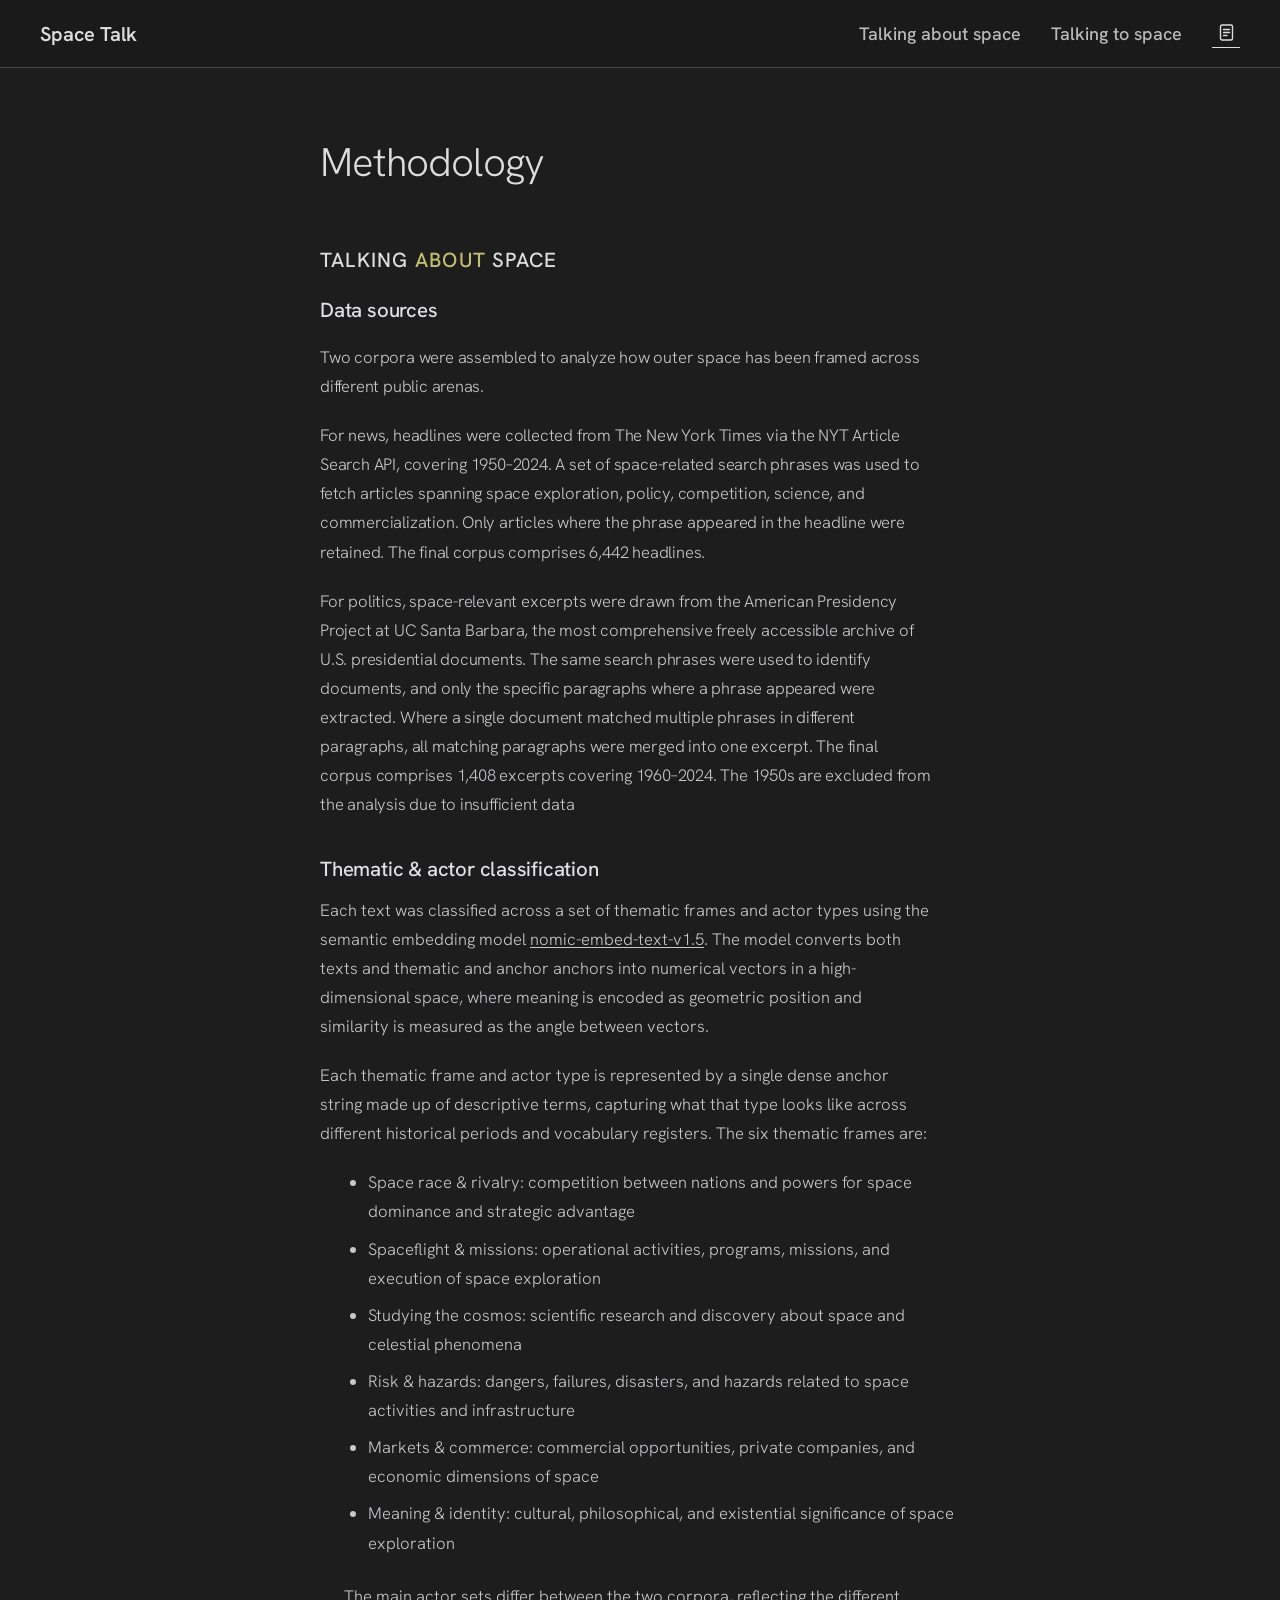
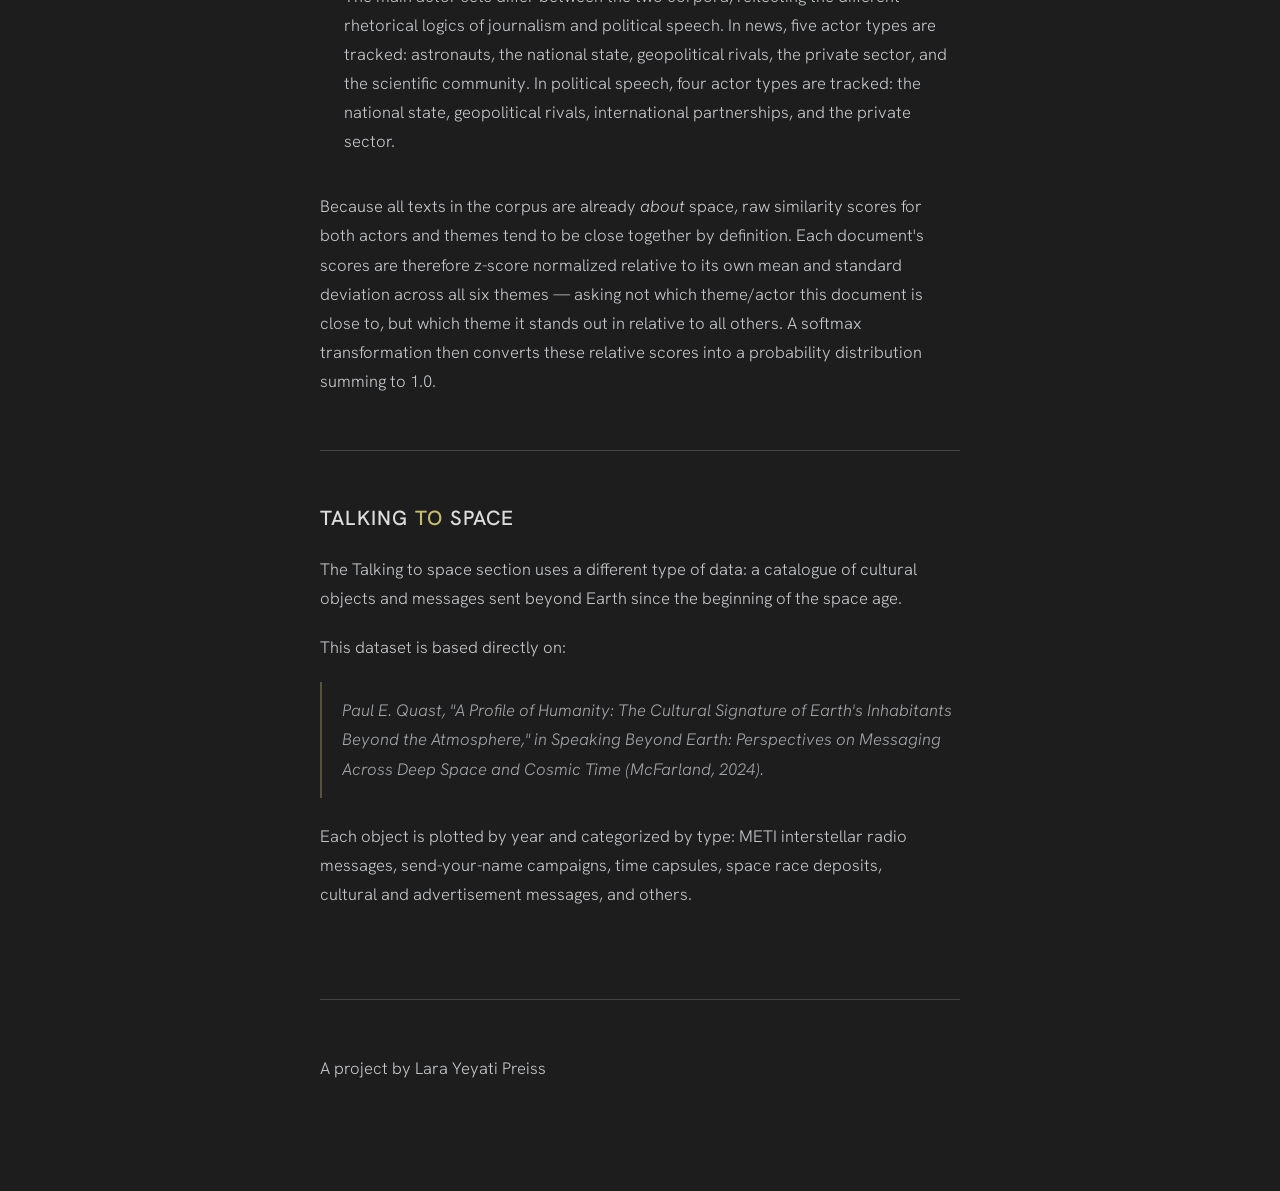
==== commit 8c5c5e89: "socials image" ====
--- a/methodology.html
+++ b/methodology.html
@@ -7,7 +7,8 @@
   <link rel="icon" href="images/favicon.png" type="image/png">
   <meta property="og:title" content="Space Talk">
   <meta property="og:description" content="Visualizing how outer space has been framed, addressed, and imagined over seven decades.">
-  <meta property="og:image" content="images/og-image.png">
+  <meta property="og:image" content="https://lara-yeyati-preiss.github.io/space-talk/images/og-image.png">
+  <meta property="og:url" content="https://lara-yeyati-preiss.github.io/space-talk/methodology.html">
   <meta property="og:type" content="website">
   <link rel="stylesheet" href="styles.css">
 </head>
--- a/styles.css
+++ b/styles.css
@@ -2572,6 +2572,22 @@
 }
 
 .method-page p:last-child { margin-bottom: 0; }
+.method-themes {
+  list-style: disc;
+  padding-left: 24px;
+  margin: 20px 0 24px;
+}
+.method-themes li {
+  font-family: var(--font-main);
+  font-size: clamp(15px, 1.3vw, 17px);
+  font-weight: 300;
+  line-height: 1.75;
+  color: rgba(235, 238, 242, 0.82);
+  margin-bottom: 8px;
+}
+.method-themes li:last-child {
+  margin-bottom: 0;
+}
 .method-rule {
   border: none;
   border-top: 1px solid rgba(240, 240, 245, 0.18);
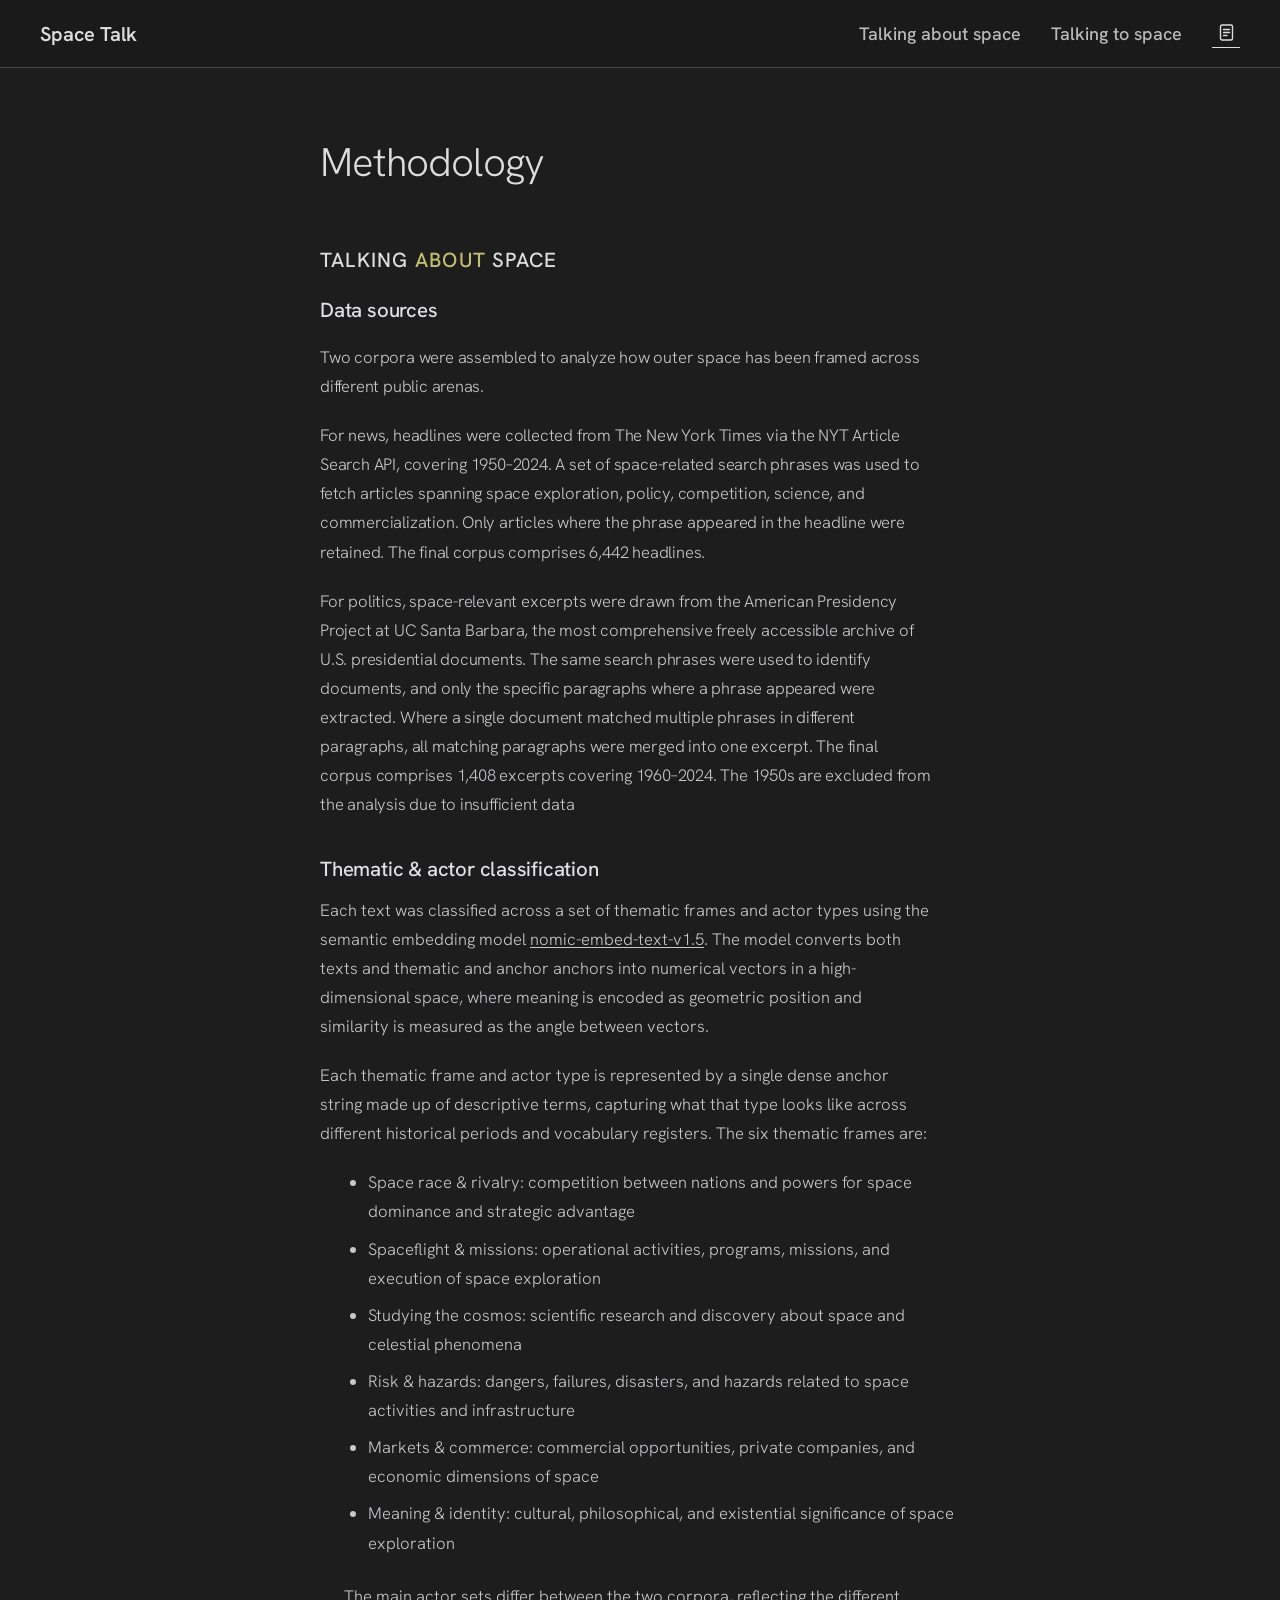
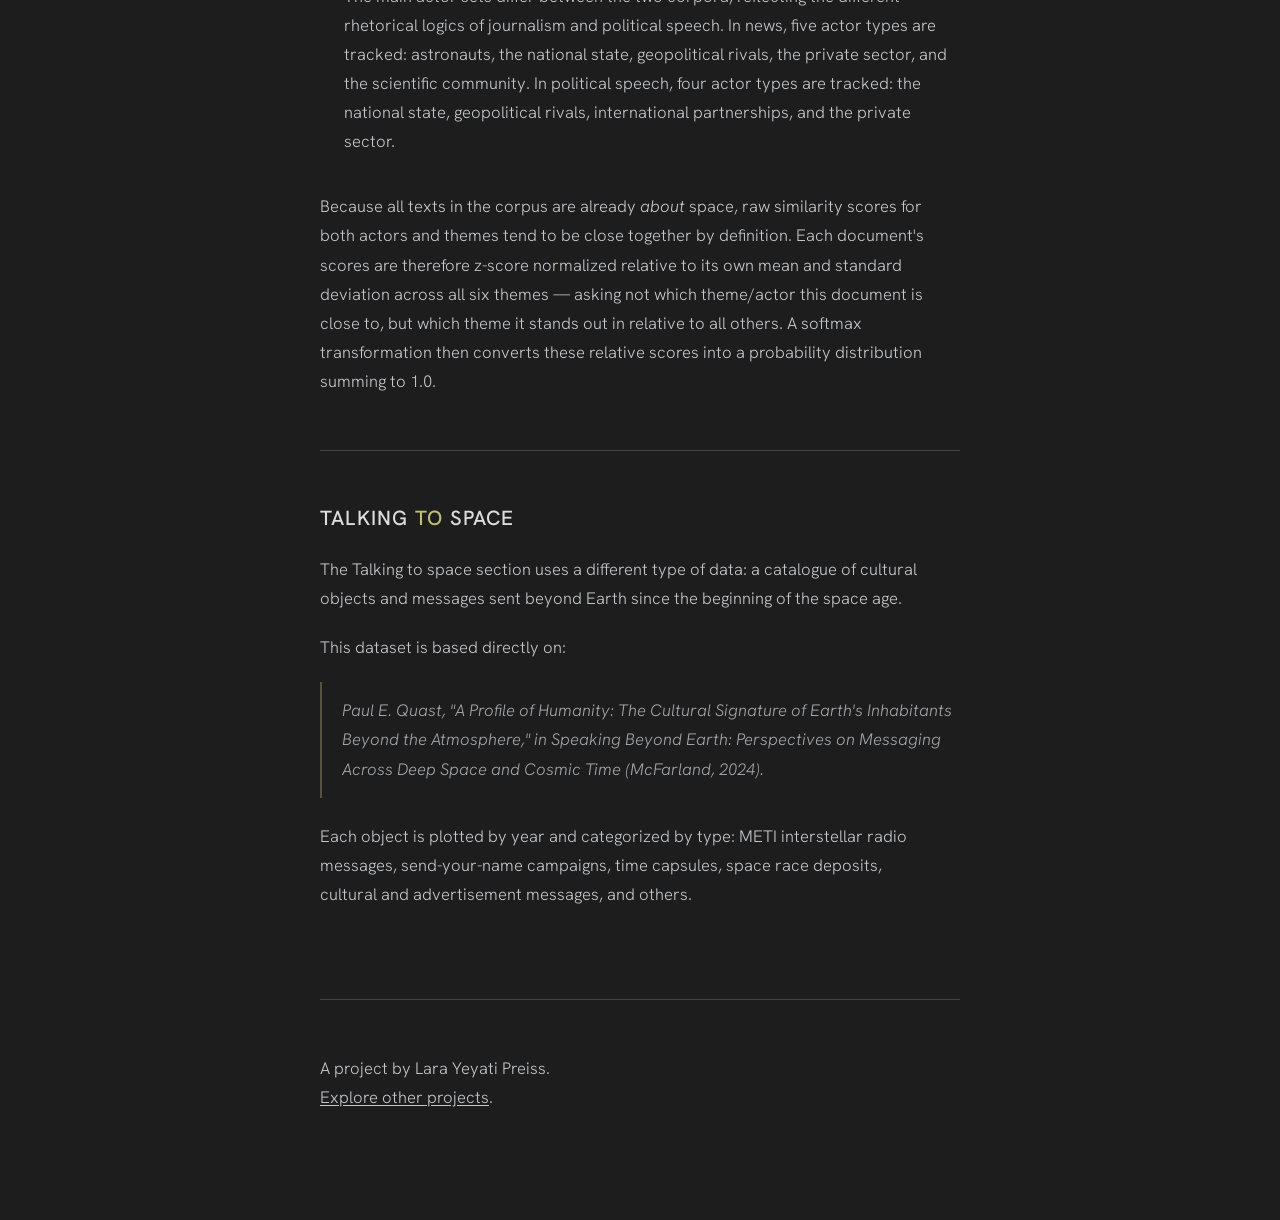
==== commit 96a0a885: "method CTA" ====
--- a/methodology.html
+++ b/methodology.html
@@ -70,7 +70,7 @@
   </section>
 
   <footer class="method-footer">
-    <p class="method-byline">A project by Lara Yeyati Preiss</p>
+    <p class="method-byline">A project by Lara Yeyati Preiss. <br> <a href="https://lara-yeyati-preiss.github.io/portfolio/" target="_blank">Explore other projects</a>.</p>
   </footer>
 
 </main>
--- a/styles.css
+++ b/styles.css
@@ -2731,7 +2731,10 @@
   .viz-screen { min-height: 0; flex: 1; flex-direction: column; gap: clamp(20px, 4vh, 36px); }
   .viz-hint { font-size: clamp(15px, 3.6vw, 20px); min-width: 0; white-space: normal; overflow-x: visible; }
   .viz-main { flex: 1; flex-direction: column; min-height: 0; gap: 12px; }
-  .viz-sidebar { width: 100%; padding-top: 10px; gap: 14px; }
+  .viz-chart-col { order: 1; }
+  .viz-sidebar { width: 100%; padding-top: 10px; gap: 14px; order: 2; }
+  .sidebar-back-slot { display: none; }
+  .leg-note { width: 100%; margin-top: 20px; padding-top: 20px; border-top: 0.5px solid rgba(240,240,240,0.08); order: 3; }
   #chart-inner { width: 100%; min-width: 0; margin-left: 0; max-width: 100%; align-self: stretch; }
   #star-svg { max-width: 100%; }
   #chart-wrap { flex: 1; width: 100%; }
@@ -2800,7 +2803,7 @@
   .mob-item { display: flex; align-items: baseline; gap: 8px; padding: 9px 0; border-top: 0.5px solid rgba(240,240,240,0.06); cursor: pointer; -webkit-tap-highlight-color: transparent; }
   .mob-item:active { opacity: 0.6; }
   .mob-item-title { font-family: var(--font-main); font-size: 14px; color: rgba(240,240,240,0.75); line-height: 1.35; }
-  .sm-dialog { position: fixed; width: 100vw; max-height: 88vh; top: auto; bottom: 0; left: 0; right: 0; transform: none; border-radius: 0; background: #1e1e1e; border: 0.5px solid rgba(200,210,220,0.14); box-shadow: 0 -8px 40px rgba(0,0,0,0.45); }
+  .sm-dialog { position: fixed; width: 100vw; top: var(--nav-h); bottom: 0; left: 0; right: 0; transform: none; border-radius: 0; background: #1e1e1e; border: 0.5px solid rgba(200,210,220,0.14); box-shadow: 0 -8px 40px rgba(0,0,0,0.45); overflow-y: auto; max-height: calc(100vh - var(--nav-h)); }
   .sm-src-line { font-size: 20px; padding: 16px 16px 4px; background: #1e1e1e; }
   .sm-topbar   { padding: 12px 16px; background: #e8e4dc; border-bottom: 0.5px solid rgba(20,20,20,0.08); }
   .sm-items    { padding: 0 16px 32px; background: #1e1e1e; }
